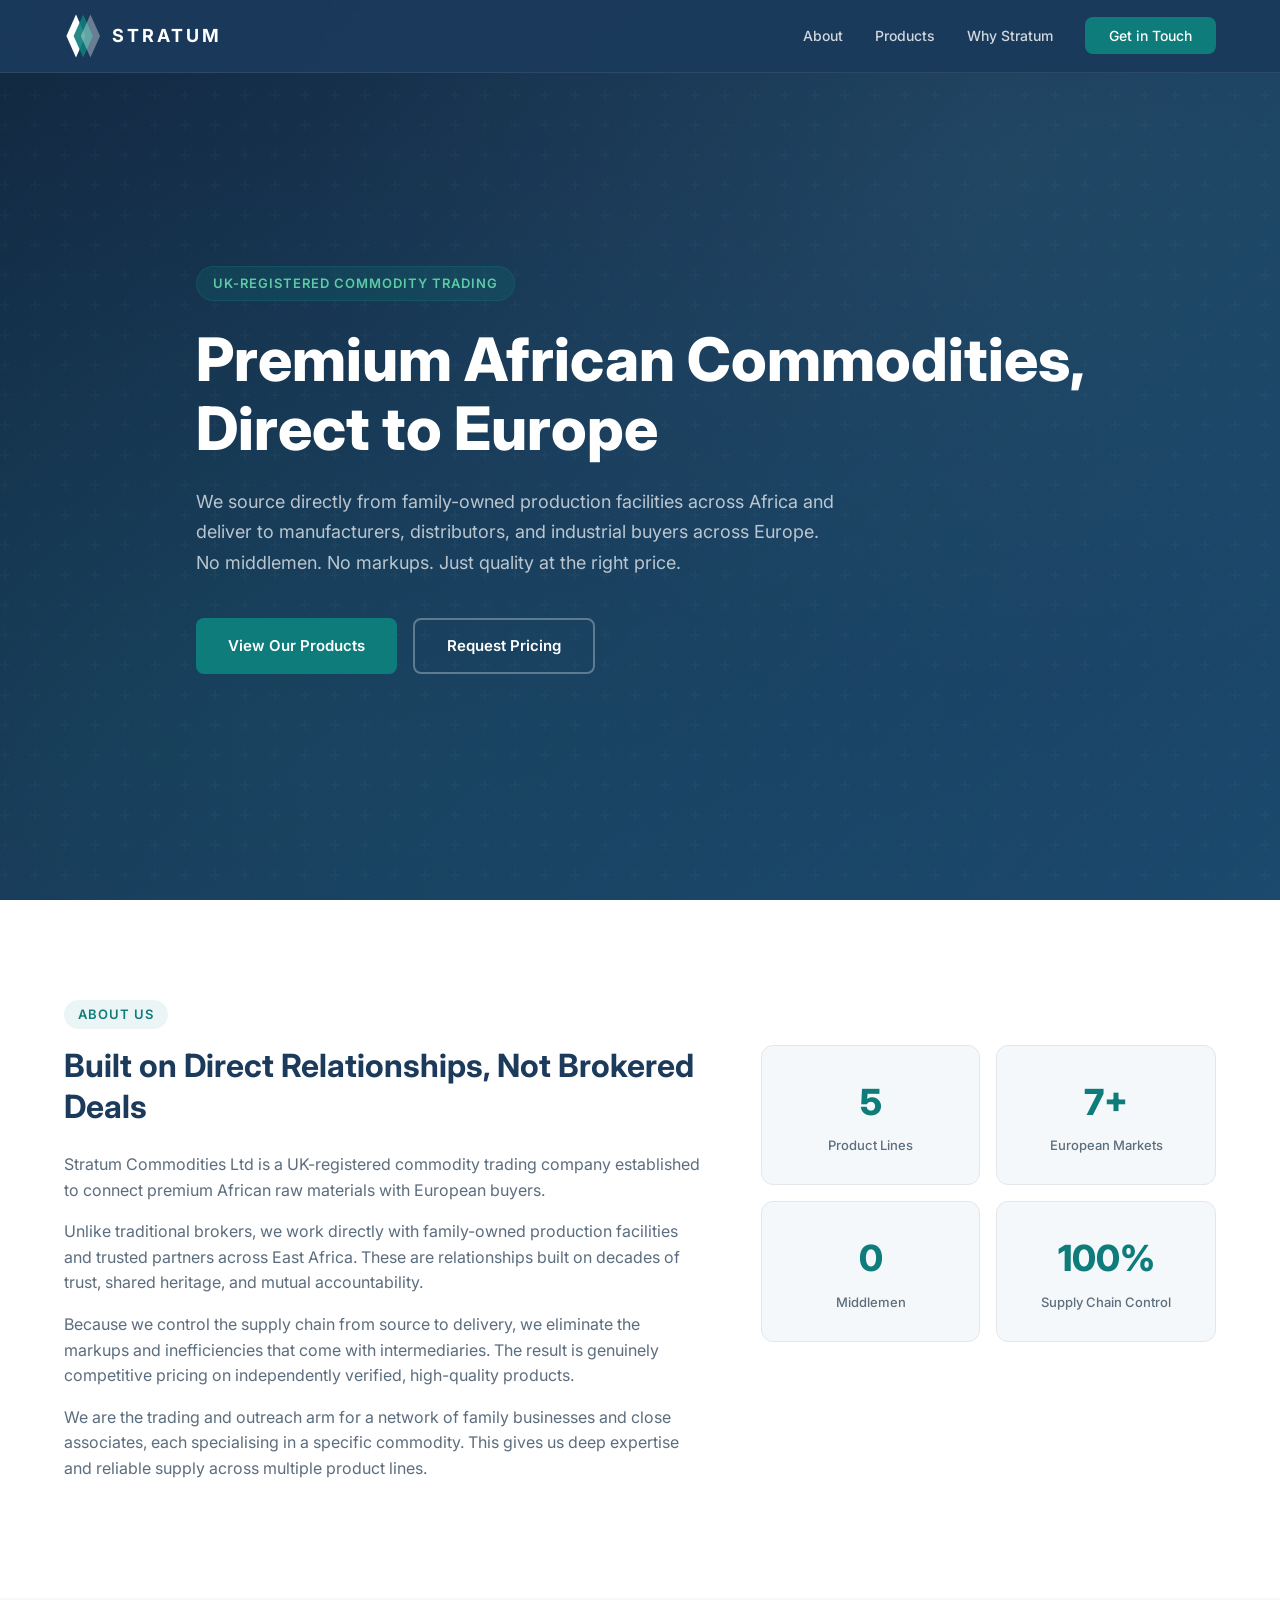
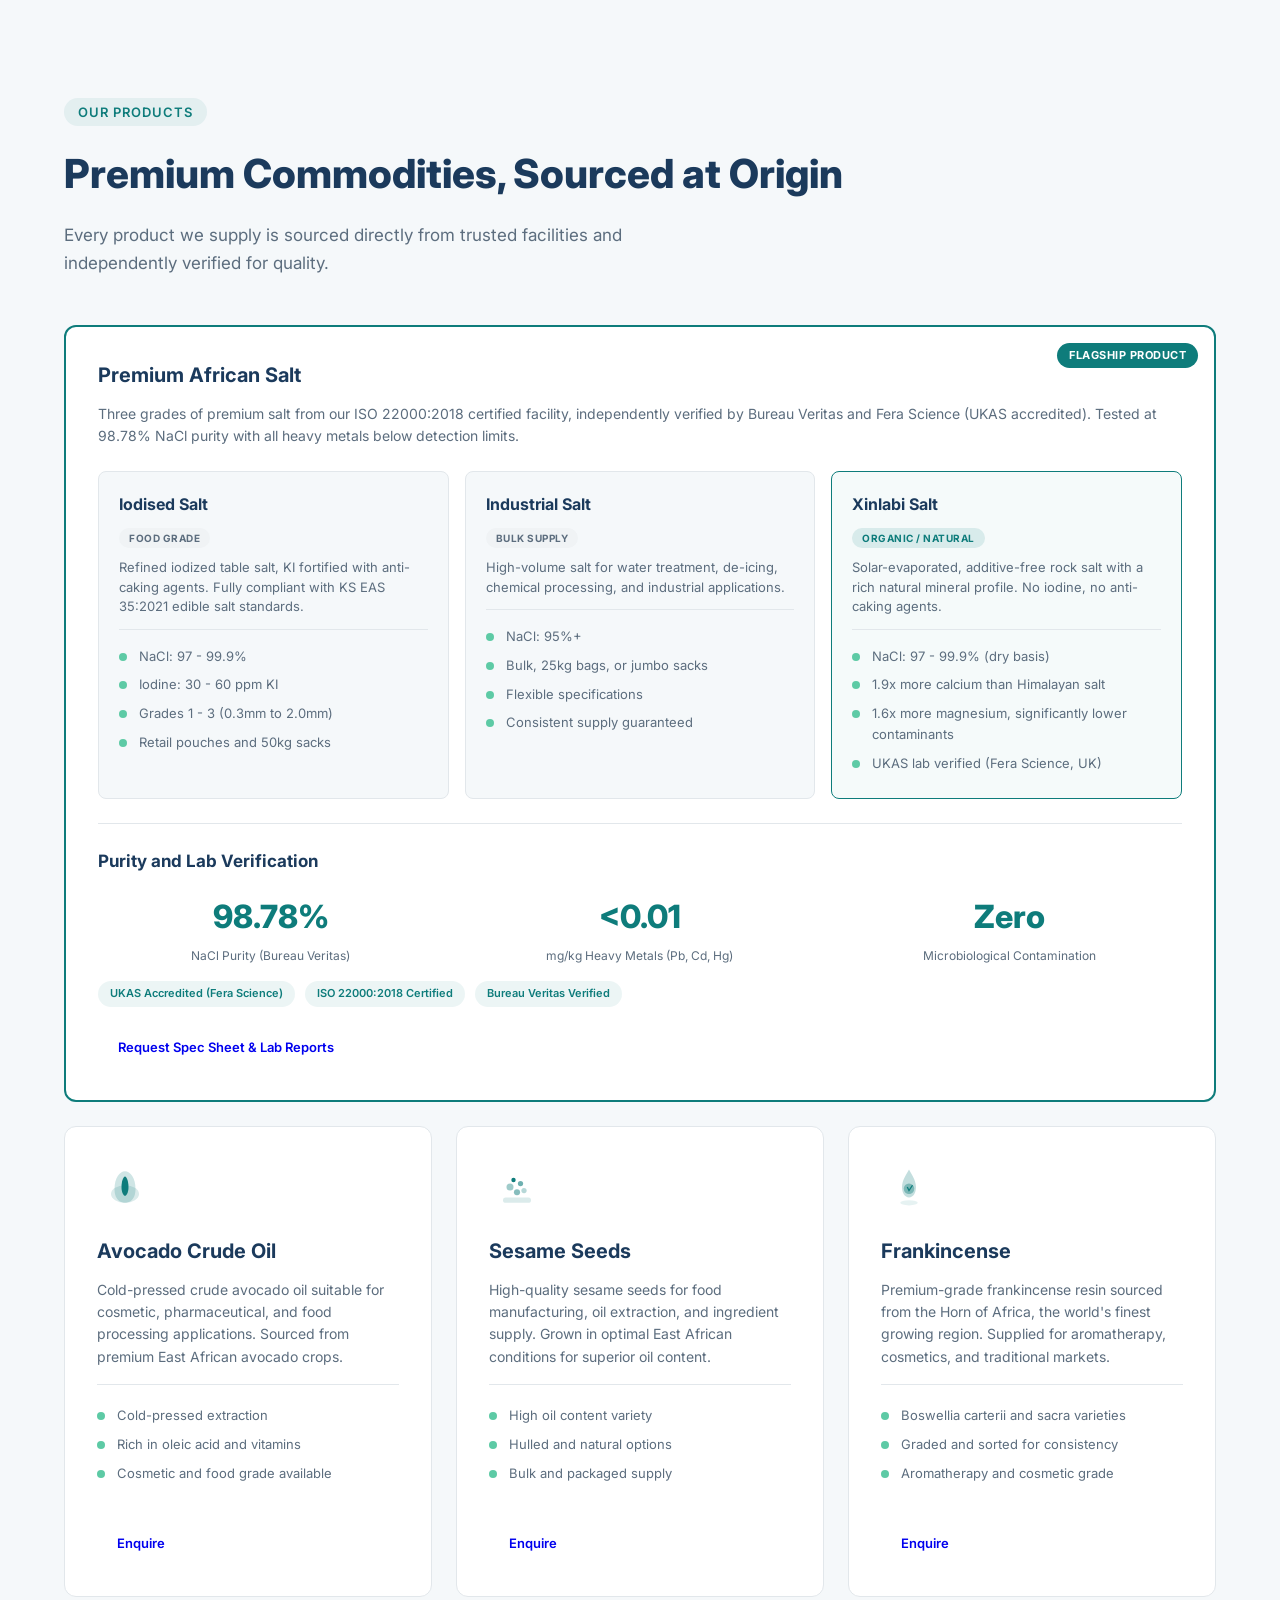
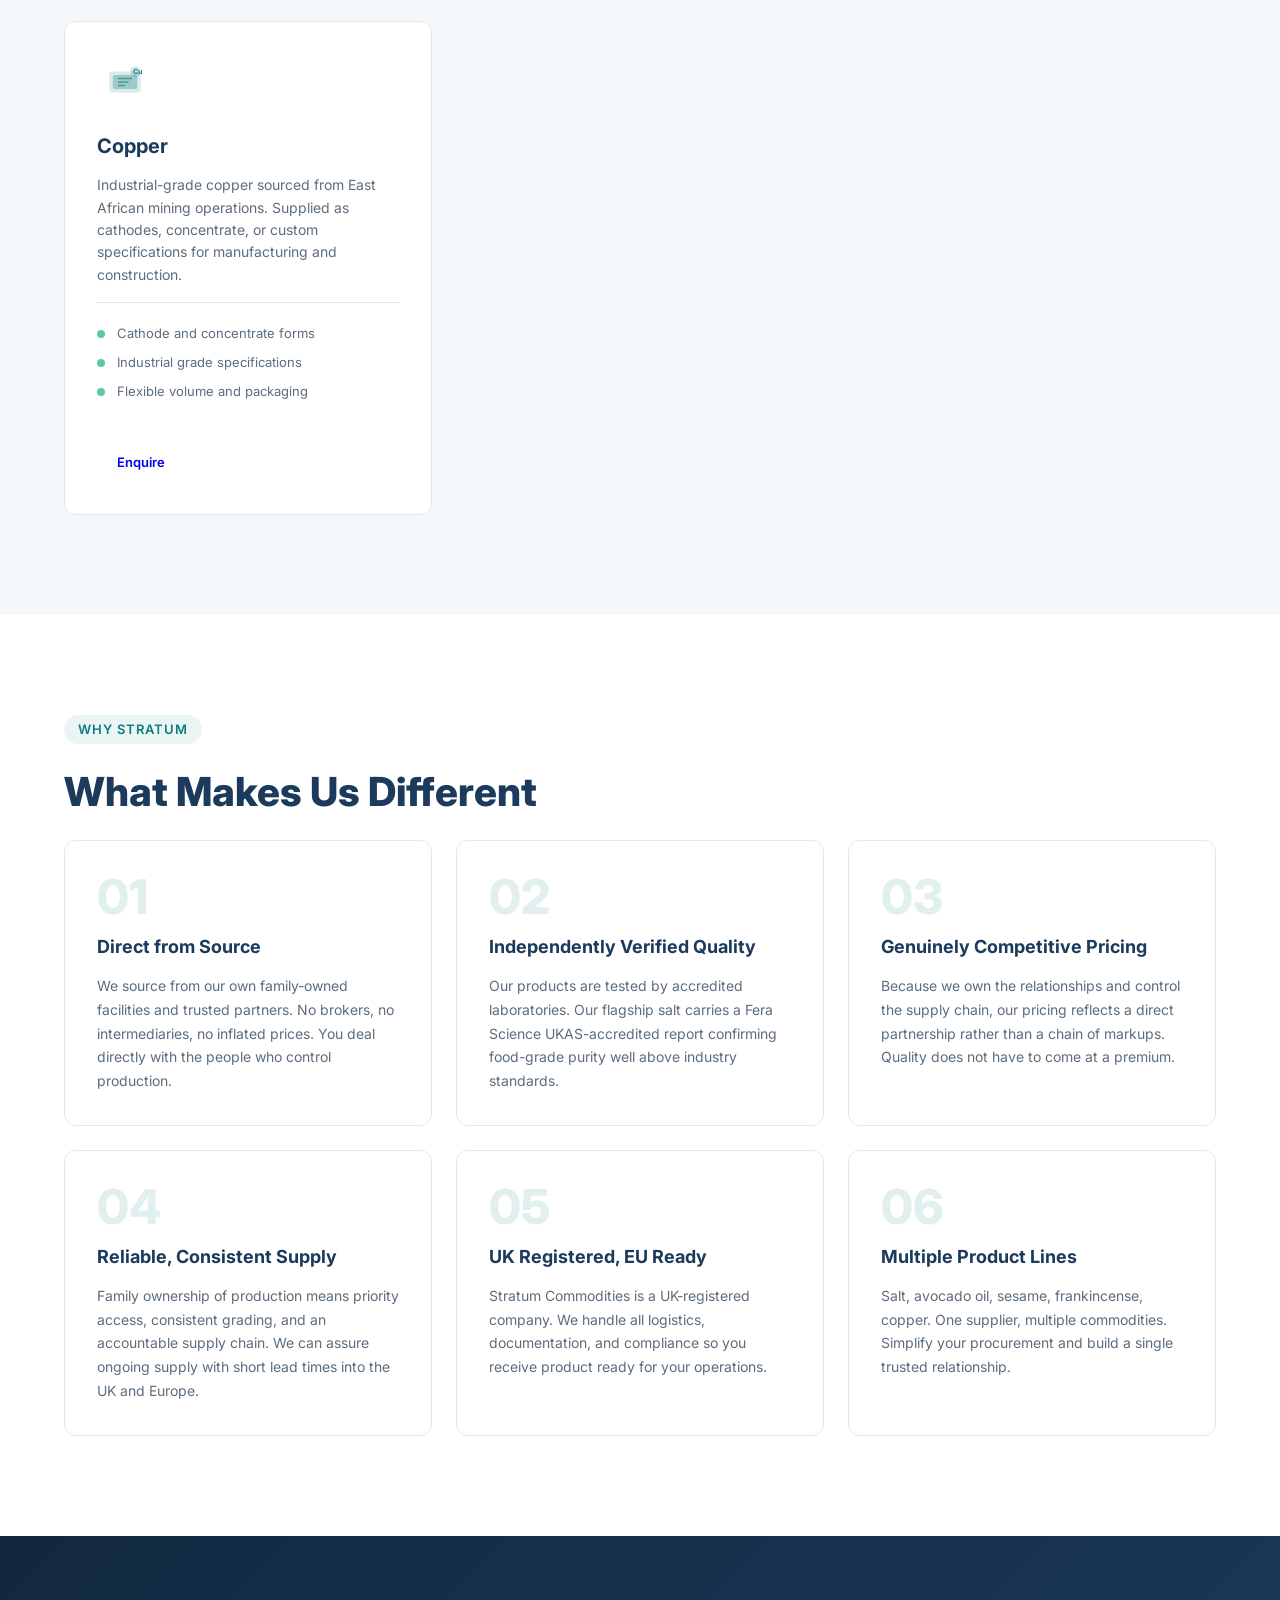
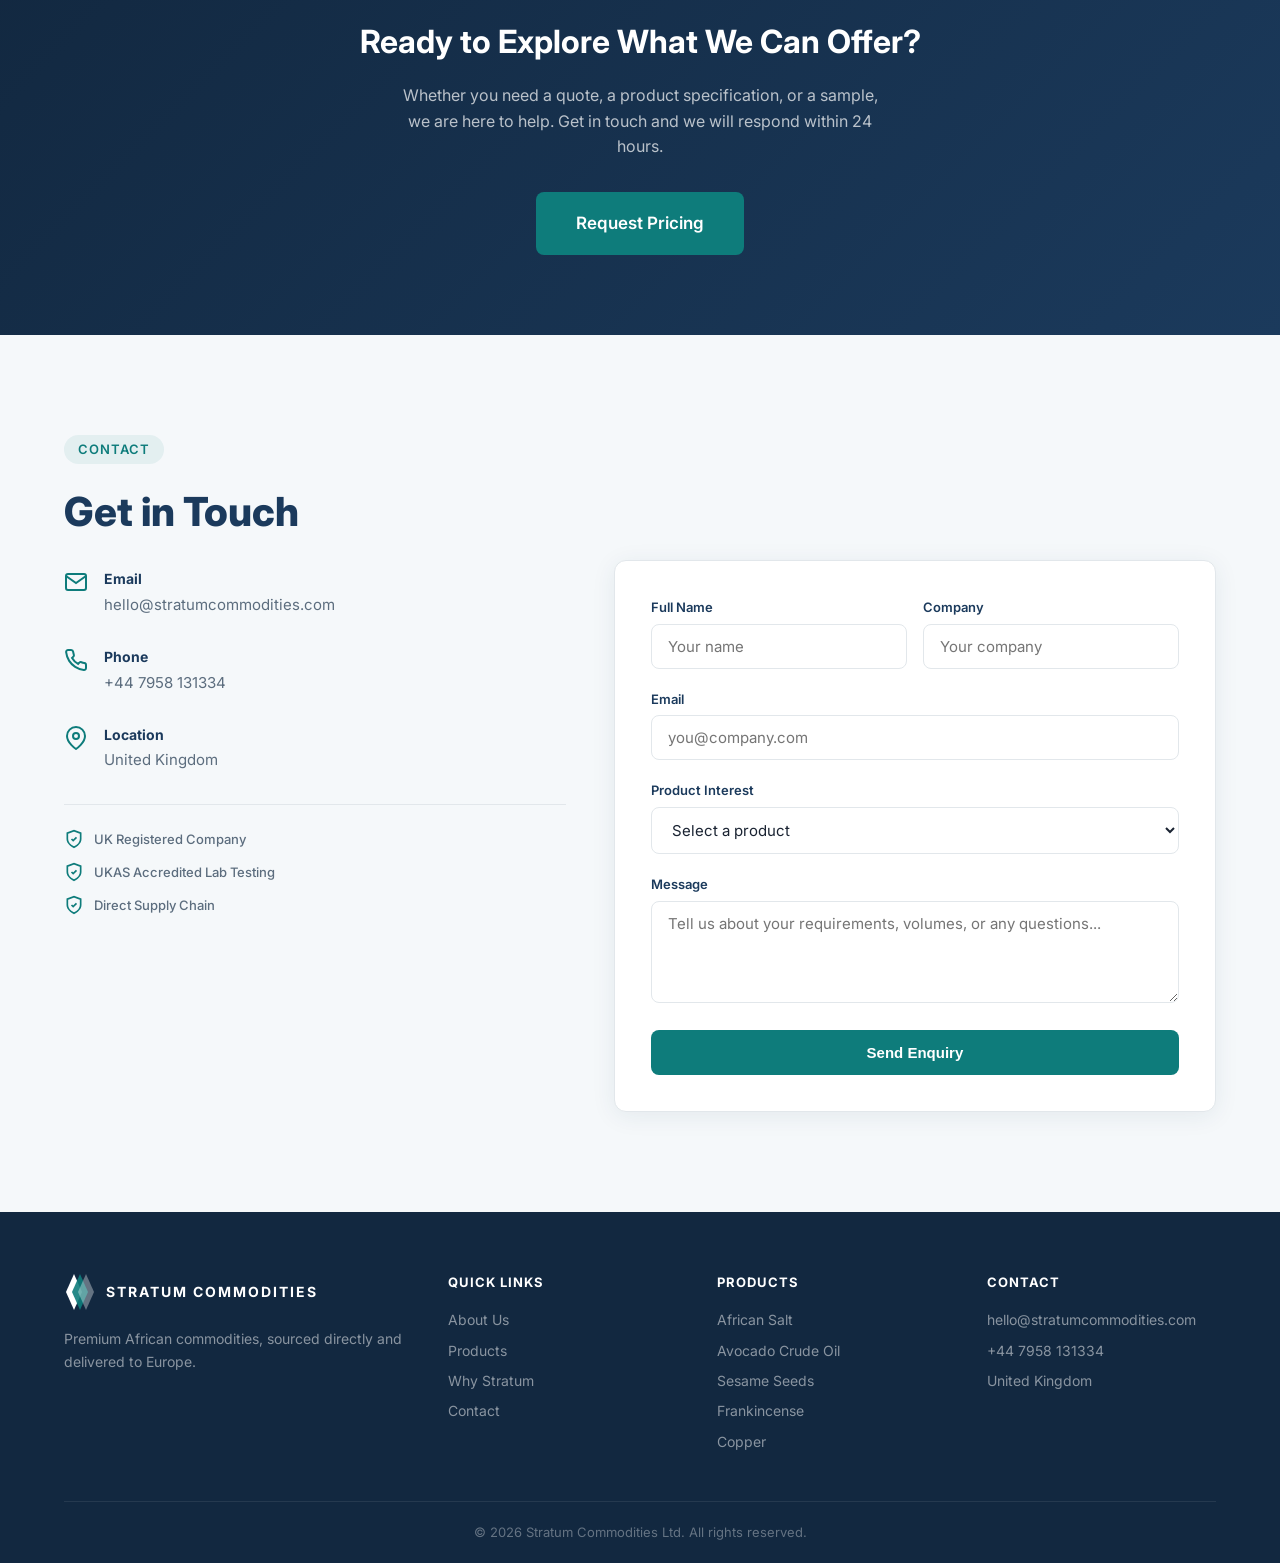
==== index.html @ e0a9aca7 "Expand salt product section with three salt types and lab verification - Replace single salt card wi" ====
<!DOCTYPE html>
<html lang="en">
<head>
  <meta charset="UTF-8">
  <meta name="viewport" content="width=device-width, initial-scale=1.0">
  <title>Stratum Commodities | Premium African Commodities, Direct to Europe</title>
  <meta name="description" content="Stratum Commodities is a UK-registered commodity trading company supplying premium African salt, avocado crude oil, sesame seeds, frankincense, and copper directly to European markets.">
  <link rel="preconnect" href="https://fonts.googleapis.com">
  <link href="https://fonts.googleapis.com/css2?family=Inter:wght@400;500;600;700;800&display=swap" rel="stylesheet">
  <link rel="stylesheet" href="style.css">
</head>
<body>

<!-- NAVIGATION -->
<nav id="nav">
  <div class="nav-inner">
    <a href="#" class="logo">
      <svg width="36" height="48" viewBox="0 0 60 80" xmlns="http://www.w3.org/2000/svg">
        <polygon points="20,76 4,40 20,4 36,40" fill="#ffffff"/>
        <polygon points="32,76 16,40 32,4 48,40" fill="#0E7C7B" opacity="0.9"/>
        <polygon points="44,76 28,40 44,4 60,40" fill="#ffffff" opacity="0.35"/>
      </svg>
      <span>STRATUM</span>
    </a>
    <button class="nav-toggle" aria-label="Menu">
      <span></span><span></span><span></span>
    </button>
    <ul class="nav-links">
      <li><a href="#about">About</a></li>
      <li><a href="#products">Products</a></li>
      <li><a href="#why-us">Why Stratum</a></li>
      <li><a href="#contact" class="btn-nav">Get in Touch</a></li>
    </ul>
  </div>
</nav>

<!-- HERO -->
<section id="hero">
  <div class="hero-overlay"></div>
  <div class="hero-content">
    <p class="hero-tag">UK-Registered Commodity Trading</p>
    <h1>Premium African Commodities,<br>Direct to Europe</h1>
    <p class="hero-sub">We source directly from family-owned production facilities across Africa and deliver to manufacturers, distributors, and industrial buyers across Europe. No middlemen. No markups. Just quality at the right price.</p>
    <div class="hero-btns">
      <a href="#products" class="btn btn-primary">View Our Products</a>
      <a href="#contact" class="btn btn-outline">Request Pricing</a>
    </div>
  </div>
</section>

<!-- ABOUT -->
<section id="about">
  <div class="container">
    <div class="section-label">About Us</div>
    <div class="about-grid">
      <div class="about-text">
        <h2>Built on Direct Relationships, Not Brokered Deals</h2>
        <p>Stratum Commodities Ltd is a UK-registered commodity trading company established to connect premium African raw materials with European buyers.</p>
        <p>Unlike traditional brokers, we work directly with family-owned production facilities and trusted partners across East Africa. These are relationships built on decades of trust, shared heritage, and mutual accountability.</p>
        <p>Because we control the supply chain from source to delivery, we eliminate the markups and inefficiencies that come with intermediaries. The result is genuinely competitive pricing on independently verified, high-quality products.</p>
        <p>We are the trading and outreach arm for a network of family businesses and close associates, each specialising in a specific commodity. This gives us deep expertise and reliable supply across multiple product lines.</p>
      </div>
      <div class="about-stats">
        <div class="stat-card">
          <div class="stat-number">5</div>
          <div class="stat-label">Product Lines</div>
        </div>
        <div class="stat-card">
          <div class="stat-number">7+</div>
          <div class="stat-label">European Markets</div>
        </div>
        <div class="stat-card">
          <div class="stat-number">0</div>
          <div class="stat-label">Middlemen</div>
        </div>
        <div class="stat-card">
          <div class="stat-number">100%</div>
          <div class="stat-label">Supply Chain Control</div>
        </div>
      </div>
    </div>
  </div>
</section>

<!-- PRODUCTS -->
<section id="products">
  <div class="container">
    <div class="section-label">Our Products</div>
    <h2 class="section-title">Premium Commodities, Sourced at Origin</h2>
    <p class="section-sub">Every product we supply is sourced directly from trusted facilities and independently verified for quality.</p>

    <div class="products-grid">

      <div class="product-card featured salt-showcase">
        <div class="product-badge">Flagship Product</div>
        <h3>Premium African Salt</h3>
        <p>Three grades of premium salt from our ISO 22000:2018 certified facility, independently verified by Bureau Veritas and Fera Science (UKAS accredited). Tested at 98.78% NaCl purity with all heavy metals below detection limits.</p>

        <div class="salt-types-grid">
          <div class="salt-type-card">
            <h4>Iodised Salt</h4>
            <span class="salt-badge">Food Grade</span>
            <p>Refined iodized table salt, KI fortified with anti-caking agents. Fully compliant with KS EAS 35:2021 edible salt standards.</p>
            <ul class="product-specs">
              <li>NaCl: 97 - 99.9%</li>
              <li>Iodine: 30 - 60 ppm KI</li>
              <li>Grades 1 - 3 (0.3mm to 2.0mm)</li>
              <li>Retail pouches and 50kg sacks</li>
            </ul>
          </div>

          <div class="salt-type-card">
            <h4>Industrial Salt</h4>
            <span class="salt-badge">Bulk Supply</span>
            <p>High-volume salt for water treatment, de-icing, chemical processing, and industrial applications.</p>
            <ul class="product-specs">
              <li>NaCl: 95%+</li>
              <li>Bulk, 25kg bags, or jumbo sacks</li>
              <li>Flexible specifications</li>
              <li>Consistent supply guaranteed</li>
            </ul>
          </div>

          <div class="salt-type-card xinlabi">
            <h4>Xinlabi Salt</h4>
            <span class="salt-badge premium">Organic / Natural</span>
            <p>Solar-evaporated, additive-free rock salt with a rich natural mineral profile. No iodine, no anti-caking agents.</p>
            <ul class="product-specs">
              <li>NaCl: 97 - 99.9% (dry basis)</li>
              <li>1.9x more calcium than Himalayan salt</li>
              <li>1.6x more magnesium, significantly lower contaminants</li>
              <li>UKAS lab verified (Fera Science, UK)</li>
            </ul>
          </div>
        </div>

        <div class="salt-purity">
          <h4>Purity and Lab Verification</h4>
          <div class="purity-stats">
            <div class="purity-item">
              <span class="purity-number">98.78%</span>
              <span class="purity-label">NaCl Purity (Bureau Veritas)</span>
            </div>
            <div class="purity-item">
              <span class="purity-number">&lt;0.01</span>
              <span class="purity-label">mg/kg Heavy Metals (Pb, Cd, Hg)</span>
            </div>
            <div class="purity-item">
              <span class="purity-number">Zero</span>
              <span class="purity-label">Microbiological Contamination</span>
            </div>
          </div>
          <div class="lab-badges">
            <span class="lab-badge">UKAS Accredited (Fera Science)</span>
            <span class="lab-badge">ISO 22000:2018 Certified</span>
            <span class="lab-badge">Bureau Veritas Verified</span>
          </div>
        </div>

        <a href="#contact" class="btn btn-small">Request Spec Sheet &amp; Lab Reports</a>
      </div>

      <div class="product-card">
        <div class="product-icon">
          <svg viewBox="0 0 64 64" fill="none" xmlns="http://www.w3.org/2000/svg"><ellipse cx="32" cy="40" rx="16" ry="10" fill="#0E7C7B" opacity="0.15"/><path d="M32 14c-6 0-12 8-12 20s6 16 12 16 12-4 12-16-6-20-12-20z" fill="#0E7C7B" opacity="0.2"/><path d="M28 32c0-6 2-12 4-12s4 6 4 12-2 10-4 10-4-4-4-10z" fill="#0E7C7B"/></svg>
        </div>
        <h3>Avocado Crude Oil</h3>
        <p>Cold-pressed crude avocado oil suitable for cosmetic, pharmaceutical, and food processing applications. Sourced from premium East African avocado crops.</p>
        <ul class="product-specs">
          <li>Cold-pressed extraction</li>
          <li>Rich in oleic acid and vitamins</li>
          <li>Cosmetic and food grade available</li>
        </ul>
        <a href="#contact" class="btn btn-small">Enquire</a>
      </div>

      <div class="product-card">
        <div class="product-icon">
          <svg viewBox="0 0 64 64" fill="none" xmlns="http://www.w3.org/2000/svg"><circle cx="24" cy="32" r="4" fill="#0E7C7B" opacity="0.4"/><circle cx="36" cy="28" r="3" fill="#0E7C7B" opacity="0.6"/><circle cx="32" cy="38" r="3.5" fill="#0E7C7B" opacity="0.5"/><circle cx="40" cy="36" r="3" fill="#0E7C7B" opacity="0.3"/><circle cx="28" cy="24" r="2.5" fill="#0E7C7B"/><rect x="16" y="44" width="32" height="6" rx="3" fill="#0E7C7B" opacity="0.15"/></svg>
        </div>
        <h3>Sesame Seeds</h3>
        <p>High-quality sesame seeds for food manufacturing, oil extraction, and ingredient supply. Grown in optimal East African conditions for superior oil content.</p>
        <ul class="product-specs">
          <li>High oil content variety</li>
          <li>Hulled and natural options</li>
          <li>Bulk and packaged supply</li>
        </ul>
        <a href="#contact" class="btn btn-small">Enquire</a>
      </div>

      <div class="product-card">
        <div class="product-icon">
          <svg viewBox="0 0 64 64" fill="none" xmlns="http://www.w3.org/2000/svg"><path d="M32 12c-2 4-8 12-8 20 0 8 4 12 8 12s8-4 8-12c0-8-6-16-8-20z" fill="#0E7C7B" opacity="0.25"/><circle cx="32" cy="34" r="6" fill="#0E7C7B" opacity="0.4"/><path d="M30 32l2 4 4-6" stroke="#0E7C7B" stroke-width="1.5"/><ellipse cx="32" cy="50" rx="10" ry="3" fill="#0E7C7B" opacity="0.1"/></svg>
        </div>
        <h3>Frankincense</h3>
        <p>Premium-grade frankincense resin sourced from the Horn of Africa, the world's finest growing region. Supplied for aromatherapy, cosmetics, and traditional markets.</p>
        <ul class="product-specs">
          <li>Boswellia carterii and sacra varieties</li>
          <li>Graded and sorted for consistency</li>
          <li>Aromatherapy and cosmetic grade</li>
        </ul>
        <a href="#contact" class="btn btn-small">Enquire</a>
      </div>

      <div class="product-card">
        <div class="product-icon">
          <svg viewBox="0 0 64 64" fill="none" xmlns="http://www.w3.org/2000/svg"><rect x="14" y="20" width="36" height="24" rx="4" fill="#0E7C7B" opacity="0.15"/><rect x="18" y="24" width="28" height="16" rx="2" fill="#0E7C7B" opacity="0.3"/><path d="M24 28h16M24 32h12M24 36h8" stroke="#0E7C7B" stroke-width="1.5" opacity="0.6"/><circle cx="44" cy="20" r="6" fill="#0E7C7B" opacity="0.2"/><text x="41" y="23" font-size="8" fill="#0E7C7B" font-weight="bold">Cu</text></svg>
        </div>
        <h3>Copper</h3>
        <p>Industrial-grade copper sourced from East African mining operations. Supplied as cathodes, concentrate, or custom specifications for manufacturing and construction.</p>
        <ul class="product-specs">
          <li>Cathode and concentrate forms</li>
          <li>Industrial grade specifications</li>
          <li>Flexible volume and packaging</li>
        </ul>
        <a href="#contact" class="btn btn-small">Enquire</a>
      </div>

    </div>
  </div>
</section>

<!-- WHY STRATUM -->
<section id="why-us">
  <div class="container">
    <div class="section-label">Why Stratum</div>
    <h2 class="section-title">What Makes Us Different</h2>

    <div class="why-grid">
      <div class="why-card">
        <div class="why-number">01</div>
        <h3>Direct from Source</h3>
        <p>We source from our own family-owned facilities and trusted partners. No brokers, no intermediaries, no inflated prices. You deal directly with the people who control production.</p>
      </div>
      <div class="why-card">
        <div class="why-number">02</div>
        <h3>Independently Verified Quality</h3>
        <p>Our products are tested by accredited laboratories. Our flagship salt carries a Fera Science UKAS-accredited report confirming food-grade purity well above industry standards.</p>
      </div>
      <div class="why-card">
        <div class="why-number">03</div>
        <h3>Genuinely Competitive Pricing</h3>
        <p>Because we own the relationships and control the supply chain, our pricing reflects a direct partnership rather than a chain of markups. Quality does not have to come at a premium.</p>
      </div>
      <div class="why-card">
        <div class="why-number">04</div>
        <h3>Reliable, Consistent Supply</h3>
        <p>Family ownership of production means priority access, consistent grading, and an accountable supply chain. We can assure ongoing supply with short lead times into the UK and Europe.</p>
      </div>
      <div class="why-card">
        <div class="why-number">05</div>
        <h3>UK Registered, EU Ready</h3>
        <p>Stratum Commodities is a UK-registered company. We handle all logistics, documentation, and compliance so you receive product ready for your operations.</p>
      </div>
      <div class="why-card">
        <div class="why-number">06</div>
        <h3>Multiple Product Lines</h3>
        <p>Salt, avocado oil, sesame, frankincense, copper. One supplier, multiple commodities. Simplify your procurement and build a single trusted relationship.</p>
      </div>
    </div>
  </div>
</section>

<!-- CTA BANNER -->
<section id="cta">
  <div class="container">
    <h2>Ready to Explore What We Can Offer?</h2>
    <p>Whether you need a quote, a product specification, or a sample, we are here to help. Get in touch and we will respond within 24 hours.</p>
    <a href="#contact" class="btn btn-primary btn-large">Request Pricing</a>
  </div>
</section>

<!-- CONTACT -->
<section id="contact">
  <div class="container">
    <div class="section-label">Contact</div>
    <h2 class="section-title">Get in Touch</h2>

    <div class="contact-grid">
      <div class="contact-info">
        <div class="contact-item">
          <div class="contact-icon">
            <svg width="24" height="24" viewBox="0 0 24 24" fill="none" stroke="currentColor" stroke-width="2"><path d="M4 4h16c1.1 0 2 .9 2 2v12c0 1.1-.9 2-2 2H4c-1.1 0-2-.9-2-2V6c0-1.1.9-2 2-2z"/><polyline points="22,6 12,13 2,6"/></svg>
          </div>
          <div>
            <h4>Email</h4>
            <a href="mailto:hello@stratumcommodities.com">hello@stratumcommodities.com</a>
          </div>
        </div>
        <div class="contact-item">
          <div class="contact-icon">
            <svg width="24" height="24" viewBox="0 0 24 24" fill="none" stroke="currentColor" stroke-width="2"><path d="M22 16.92v3a2 2 0 0 1-2.18 2 19.79 19.79 0 0 1-8.63-3.07 19.5 19.5 0 0 1-6-6 19.79 19.79 0 0 1-3.07-8.67A2 2 0 0 1 4.11 2h3a2 2 0 0 1 2 1.72c.127.96.361 1.903.7 2.81a2 2 0 0 1-.45 2.11L8.09 9.91a16 16 0 0 0 6 6l1.27-1.27a2 2 0 0 1 2.11-.45c.907.339 1.85.573 2.81.7A2 2 0 0 1 22 16.92z"/></svg>
          </div>
          <div>
            <h4>Phone</h4>
            <a href="tel:+447958131334">+44 7958 131334</a>
          </div>
        </div>
        <div class="contact-item">
          <div class="contact-icon">
            <svg width="24" height="24" viewBox="0 0 24 24" fill="none" stroke="currentColor" stroke-width="2"><path d="M21 10c0 7-9 13-9 13s-9-6-9-13a9 9 0 0 1 18 0z"/><circle cx="12" cy="10" r="3"/></svg>
          </div>
          <div>
            <h4>Location</h4>
            <p>United Kingdom</p>
          </div>
        </div>

        <div class="trust-badges">
          <div class="badge">
            <svg width="20" height="20" viewBox="0 0 24 24" fill="none" stroke="#0E7C7B" stroke-width="2"><path d="M12 22s8-4 8-10V5l-8-3-8 3v7c0 6 8 10 8 10z"/><path d="M9 12l2 2 4-4"/></svg>
            <span>UK Registered Company</span>
          </div>
          <div class="badge">
            <svg width="20" height="20" viewBox="0 0 24 24" fill="none" stroke="#0E7C7B" stroke-width="2"><path d="M12 22s8-4 8-10V5l-8-3-8 3v7c0 6 8 10 8 10z"/><path d="M9 12l2 2 4-4"/></svg>
            <span>UKAS Accredited Lab Testing</span>
          </div>
          <div class="badge">
            <svg width="20" height="20" viewBox="0 0 24 24" fill="none" stroke="#0E7C7B" stroke-width="2"><path d="M12 22s8-4 8-10V5l-8-3-8 3v7c0 6 8 10 8 10z"/><path d="M9 12l2 2 4-4"/></svg>
            <span>Direct Supply Chain</span>
          </div>
        </div>
      </div>

      <form class="contact-form" action="https://formspree.io/f/mwvwobvl" method="POST">
        <div class="form-row">
          <div class="form-group">
            <label for="name">Full Name</label>
            <input type="text" id="name" name="name" required placeholder="Your name">
          </div>
          <div class="form-group">
            <label for="company">Company</label>
            <input type="text" id="company" name="company" placeholder="Your company">
          </div>
        </div>
        <div class="form-group">
          <label for="email">Email</label>
          <input type="email" id="email" name="email" required placeholder="you@company.com">
        </div>
        <div class="form-group">
          <label for="product">Product Interest</label>
          <select id="product" name="product">
            <option value="">Select a product</option>
            <option value="salt-iodised">Salt - Iodised (Food Grade)</option>
            <option value="salt-industrial">Salt - Industrial</option>
            <option value="salt-xinlabi">Salt - Xinlabi Organic</option>
            <option value="avocado-oil">Avocado Crude Oil</option>
            <option value="sesame">Sesame Seeds</option>
            <option value="frankincense">Frankincense</option>
            <option value="copper">Copper</option>
            <option value="multiple">Multiple Products</option>
          </select>
        </div>
        <div class="form-group">
          <label for="message">Message</label>
          <textarea id="message" name="message" rows="4" placeholder="Tell us about your requirements, volumes, or any questions..."></textarea>
        </div>
        <button type="submit" class="btn btn-primary btn-full">Send Enquiry</button>
      </form>
    </div>
  </div>
</section>

<!-- FOOTER -->
<footer>
  <div class="container">
    <div class="footer-grid">
      <div class="footer-brand">
        <div class="footer-logo">
          <svg width="30" height="40" viewBox="0 0 60 80" xmlns="http://www.w3.org/2000/svg">
            <polygon points="20,76 4,40 20,4 36,40" fill="#ffffff"/>
            <polygon points="32,76 16,40 32,4 48,40" fill="#0E7C7B" opacity="0.9"/>
            <polygon points="44,76 28,40 44,4 60,40" fill="#ffffff" opacity="0.35"/>
          </svg>
          <span>STRATUM COMMODITIES</span>
        </div>
        <p>Premium African commodities, sourced directly and delivered to Europe.</p>
      </div>
      <div class="footer-links">
        <h4>Quick Links</h4>
        <a href="#about">About Us</a>
        <a href="#products">Products</a>
        <a href="#why-us">Why Stratum</a>
        <a href="#contact">Contact</a>
      </div>
      <div class="footer-links">
        <h4>Products</h4>
        <a href="#products">African Salt</a>
        <a href="#products">Avocado Crude Oil</a>
        <a href="#products">Sesame Seeds</a>
        <a href="#products">Frankincense</a>
        <a href="#products">Copper</a>
      </div>
      <div class="footer-links">
        <h4>Contact</h4>
        <a href="mailto:hello@stratumcommodities.com">hello@stratumcommodities.com</a>
        <a href="tel:+447958131334">+44 7958 131334</a>
        <p>United Kingdom</p>
      </div>
    </div>
    <div class="footer-bottom">
      <p>&copy; 2026 Stratum Commodities Ltd. All rights reserved.</p>
    </div>
  </div>
</footer>

<script src="script.js"></script>
</body>
</html>
---- style.css ----
/* ============================================================
   STRATUM COMMODITIES — Website Styles
   Brand: Navy #1B3A5C | Teal #0E7C7B | Mint #5DCAA5
   ============================================================ */

:root {
  --navy: #1B3A5C;
  --navy-dark: #122840;
  --teal: #0E7C7B;
  --mint: #5DCAA5;
  --mint-light: #9FE1CB;
  --light-bg: #F5F8FA;
  --white: #FFFFFF;
  --grey-100: #F0F3F5;
  --grey-200: #E2E7EB;
  --grey-400: #8899A6;
  --grey-600: #5C6D7E;
  --grey-800: #2C3E50;
  --text: #1a2332;
  --radius: 12px;
  --radius-sm: 8px;
  --shadow: 0 4px 24px rgba(27, 58, 92, 0.08);
  --shadow-lg: 0 12px 48px rgba(27, 58, 92, 0.12);
  --transition: 0.3s ease;
}

*, *::before, *::after { box-sizing: border-box; margin: 0; padding: 0; }

html { scroll-behavior: smooth; scroll-padding-top: 80px; }

body {
  font-family: 'Inter', -apple-system, BlinkMacSystemFont, sans-serif;
  color: var(--text);
  line-height: 1.6;
  -webkit-font-smoothing: antialiased;
}

.container { max-width: 1200px; margin: 0 auto; padding: 0 24px; }

/* ---- NAVIGATION ---- */
#nav {
  position: fixed; top: 0; left: 0; right: 0; z-index: 1000;
  background: rgba(27, 58, 92, 0.95);
  backdrop-filter: blur(12px);
  border-bottom: 1px solid rgba(255,255,255,0.08);
  transition: var(--transition);
}
#nav.scrolled { background: rgba(18, 40, 64, 0.98); box-shadow: 0 2px 20px rgba(0,0,0,0.15); }

.nav-inner {
  max-width: 1200px; margin: 0 auto; padding: 0 24px;
  display: flex; align-items: center; justify-content: space-between;
  height: 72px;
}

.logo { display: flex; align-items: center; gap: 12px; text-decoration: none; }
.logo span { font-size: 18px; font-weight: 700; color: var(--white); letter-spacing: 3px; }

.nav-links {
  display: flex; align-items: center; gap: 32px;
  list-style: none;
}
.nav-links a {
  color: rgba(255,255,255,0.8); text-decoration: none;
  font-size: 14px; font-weight: 500; transition: var(--transition);
}
.nav-links a:hover { color: var(--mint); }
.btn-nav {
  background: var(--teal) !important; color: var(--white) !important;
  padding: 10px 24px !important; border-radius: var(--radius-sm) !important;
}
.btn-nav:hover { background: #0a6665 !important; }

.nav-toggle { display: none; background: none; border: none; cursor: pointer; padding: 4px; }
.nav-toggle span { display: block; width: 24px; height: 2px; background: var(--white); margin: 5px 0; transition: var(--transition); }

/* ---- HERO ---- */
#hero {
  position: relative; min-height: 100vh;
  display: flex; align-items: center;
  background: linear-gradient(135deg, var(--navy-dark) 0%, var(--navy) 50%, #1a4a6e 100%);
  overflow: hidden;
}
.hero-overlay {
  position: absolute; inset: 0;
  background:
    radial-gradient(ellipse at 20% 80%, rgba(14,124,123,0.15) 0%, transparent 60%),
    radial-gradient(ellipse at 80% 20%, rgba(93,202,165,0.08) 0%, transparent 50%);
}
.hero-overlay::before {
  content: ''; position: absolute; inset: 0;
  background: url("data:image/svg+xml,%3Csvg width='60' height='60' viewBox='0 0 60 60' xmlns='http://www.w3.org/2000/svg'%3E%3Cg fill='none' fill-rule='evenodd'%3E%3Cg fill='%23ffffff' fill-opacity='0.02'%3E%3Cpath d='M36 34v-4h-2v4h-4v2h4v4h2v-4h4v-2h-4zm0-30V0h-2v4h-4v2h4v4h2V6h4V4h-4zM6 34v-4H4v4H0v2h4v4h2v-4h4v-2H6zM6 4V0H4v4H0v2h4v4h2V6h4V4H6z'/%3E%3C/g%3E%3C/g%3E%3C/svg%3E");
}

.hero-content {
  position: relative; z-index: 1;
  max-width: 1200px; margin: 0 auto; padding: 120px 24px 80px;
}
.hero-tag {
  display: inline-block; padding: 6px 16px; border-radius: 20px;
  background: rgba(14,124,123,0.2); border: 1px solid rgba(14,124,123,0.3);
  color: var(--mint); font-size: 13px; font-weight: 600;
  letter-spacing: 1px; text-transform: uppercase; margin-bottom: 24px;
}
#hero h1 {
  font-size: clamp(36px, 5vw, 60px); font-weight: 800;
  color: var(--white); line-height: 1.15; margin-bottom: 24px;
}
.hero-sub {
  font-size: 18px; color: rgba(255,255,255,0.7);
  max-width: 640px; line-height: 1.7; margin-bottom: 40px;
}
.hero-btns { display: flex; gap: 16px; flex-wrap: wrap; }

/* ---- BUTTONS ---- */
.btn {
  display: inline-flex; align-items: center; justify-content: center;
  padding: 14px 32px; border-radius: var(--radius-sm);
  font-size: 15px; font-weight: 600; text-decoration: none;
  transition: var(--transition); cursor: pointer; border: none;
}
.btn-primary { background: var(--teal); color: var(--white); }
.btn-primary:hover { background: #0a6665; transform: translateY(-2px); box-shadow: 0 8px 24px rgba(14,124,123,0.3); }
.btn-outline { background: transparent; color: var(--white); border: 2px solid rgba(255,255,255,0.3); }
.btn-outline:hover { border-color: var(--mint); color: var(--mint); }
.btn-small { padding: 10px 20px; font-size: 13px; }
.btn-large { padding: 18px 40px; font-size: 17px; }
.btn-full { width: 100%; }

/* ---- SECTIONS ---- */
section { padding: 100px 0; }
#about { background: var(--white); }
#products { background: var(--light-bg); }
#why-us { background: var(--white); }

.section-label {
  display: inline-block; padding: 4px 14px; border-radius: 20px;
  background: rgba(14,124,123,0.08); color: var(--teal);
  font-size: 13px; font-weight: 600; letter-spacing: 1px;
  text-transform: uppercase; margin-bottom: 16px;
}
.section-title {
  font-size: clamp(28px, 3.5vw, 40px); font-weight: 800;
  color: var(--navy); margin-bottom: 16px;
}
.section-sub {
  font-size: 17px; color: var(--grey-600); max-width: 600px; margin-bottom: 48px;
}

/* ---- ABOUT ---- */
.about-grid { display: grid; grid-template-columns: 1.4fr 1fr; gap: 60px; align-items: start; }
.about-text h2 { font-size: 32px; color: var(--navy); margin-bottom: 24px; line-height: 1.3; }
.about-text p { color: var(--grey-600); margin-bottom: 16px; font-size: 16px; }

.about-stats { display: grid; grid-template-columns: 1fr 1fr; gap: 16px; }
.stat-card {
  background: var(--light-bg); border-radius: var(--radius);
  padding: 28px 20px; text-align: center;
  border: 1px solid var(--grey-200);
}
.stat-number { font-size: 36px; font-weight: 800; color: var(--teal); }
.stat-label { font-size: 13px; color: var(--grey-600); font-weight: 500; margin-top: 4px; }

/* ---- PRODUCTS ---- */
.products-grid {
  display: grid; grid-template-columns: repeat(auto-fill, minmax(340px, 1fr));
  gap: 24px;
}
.product-card {
  background: var(--white); border-radius: var(--radius);
  padding: 32px; border: 1px solid var(--grey-200);
  transition: var(--transition); position: relative;
}
.product-card:hover { box-shadow: var(--shadow-lg); transform: translateY(-4px); border-color: transparent; }
.product-card.featured { border: 2px solid var(--teal); }
.product-badge {
  position: absolute; top: 16px; right: 16px;
  background: var(--teal); color: var(--white);
  font-size: 11px; font-weight: 700; padding: 4px 12px;
  border-radius: 20px; text-transform: uppercase; letter-spacing: 0.5px;
}
.product-icon { width: 56px; height: 56px; margin-bottom: 20px; }
.product-icon svg { width: 100%; height: 100%; }
.product-card h3 { font-size: 20px; color: var(--navy); margin-bottom: 12px; }
.product-card p { font-size: 14px; color: var(--grey-600); margin-bottom: 16px; line-height: 1.6; }
.product-specs {
  list-style: none; margin-bottom: 20px;
  padding: 16px 0; border-top: 1px solid var(--grey-200);
}
.product-specs li {
  font-size: 13px; color: var(--grey-600); padding: 4px 0 4px 20px;
  position: relative;
}
.product-specs li::before {
  content: ''; position: absolute; left: 0; top: 11px;
  width: 8px; height: 8px; border-radius: 50%;
  background: var(--mint);
}

/* ---- SALT SHOWCASE ---- */
.salt-showcase { grid-column: 1 / -1; }
.salt-showcase:hover { transform: none; }
.salt-types-grid {
  display: grid; grid-template-columns: repeat(3, 1fr);
  gap: 16px; margin: 24px 0 0;
}
.salt-type-card {
  background: var(--light-bg); border-radius: var(--radius-sm);
  padding: 20px; border: 1px solid var(--grey-200);
}
.salt-type-card.xinlabi {
  border-color: var(--teal); background: rgba(14, 124, 123, 0.04);
}
.salt-type-card h4 {
  font-size: 16px; color: var(--navy); margin-bottom: 6px;
}
.salt-type-card p {
  font-size: 13px; color: var(--grey-600); margin-bottom: 12px; line-height: 1.5;
}
.salt-type-card .product-specs {
  margin-bottom: 0; padding: 12px 0 0; border-top: 1px solid var(--grey-200);
}
.salt-badge {
  display: inline-block; font-size: 10px; font-weight: 700;
  padding: 2px 10px; border-radius: 12px;
  background: var(--grey-100); color: var(--grey-600);
  text-transform: uppercase; letter-spacing: 0.5px; margin-bottom: 10px;
}
.salt-badge.premium {
  background: rgba(14, 124, 123, 0.12); color: var(--teal);
}
.salt-purity {
  margin-top: 24px; padding-top: 24px;
  border-top: 1px solid var(--grey-200);
}
.salt-purity h4 {
  font-size: 17px; color: var(--navy); margin-bottom: 16px;
}
.purity-stats {
  display: flex; gap: 24px; margin-bottom: 16px;
}
.purity-item { flex: 1; text-align: center; }
.purity-number {
  display: block; font-size: 32px; font-weight: 800; color: var(--teal);
}
.purity-label {
  display: block; font-size: 12px; color: var(--grey-600); margin-top: 4px;
}
.lab-badges {
  display: flex; gap: 10px; flex-wrap: wrap; margin-bottom: 20px;
}
.lab-badge {
  font-size: 11px; font-weight: 600;
  padding: 4px 12px; border-radius: 20px;
  background: rgba(14, 124, 123, 0.08); color: var(--teal);
}
@media (max-width: 900px) {
  .salt-types-grid { grid-template-columns: 1fr; }
  .purity-stats { flex-direction: column; gap: 16px; }
}

/* ---- WHY US ---- */
.why-grid { display: grid; grid-template-columns: repeat(auto-fill, minmax(340px, 1fr)); gap: 24px; }
.why-card {
  padding: 32px; border-radius: var(--radius);
  border: 1px solid var(--grey-200); transition: var(--transition);
}
.why-card:hover { box-shadow: var(--shadow); border-color: var(--teal); }
.why-number {
  font-size: 48px; font-weight: 800; color: rgba(14,124,123,0.12);
  line-height: 1; margin-bottom: 12px;
}
.why-card h3 { font-size: 18px; color: var(--navy); margin-bottom: 12px; }
.why-card p { font-size: 14px; color: var(--grey-600); line-height: 1.7; }

/* ---- CTA ---- */
#cta {
  background: linear-gradient(135deg, var(--navy-dark), var(--navy));
  text-align: center; padding: 80px 0;
}
#cta h2 { font-size: 32px; color: var(--white); margin-bottom: 16px; }
#cta p { color: rgba(255,255,255,0.7); max-width: 500px; margin: 0 auto 32px; font-size: 16px; }

/* ---- CONTACT ---- */
#contact { background: var(--light-bg); }
.contact-grid { display: grid; grid-template-columns: 1fr 1.2fr; gap: 48px; align-items: start; }

.contact-info { padding-top: 8px; }
.contact-item { display: flex; gap: 16px; margin-bottom: 28px; align-items: flex-start; }
.contact-icon { color: var(--teal); flex-shrink: 0; margin-top: 2px; }
.contact-item h4 { font-size: 14px; color: var(--navy); margin-bottom: 2px; }
.contact-item a, .contact-item p { font-size: 15px; color: var(--grey-600); text-decoration: none; }
.contact-item a:hover { color: var(--teal); }

.trust-badges { margin-top: 32px; padding-top: 24px; border-top: 1px solid var(--grey-200); }
.badge { display: flex; align-items: center; gap: 10px; margin-bottom: 12px; }
.badge span { font-size: 13px; color: var(--grey-600); font-weight: 500; }

.contact-form {
  background: var(--white); padding: 36px; border-radius: var(--radius);
  box-shadow: var(--shadow); border: 1px solid var(--grey-200);
}
.form-row { display: grid; grid-template-columns: 1fr 1fr; gap: 16px; }
.form-group { margin-bottom: 20px; }
.form-group label { display: block; font-size: 13px; font-weight: 600; color: var(--navy); margin-bottom: 6px; }
.form-group input, .form-group select, .form-group textarea {
  width: 100%; padding: 12px 16px; border: 1px solid var(--grey-200);
  border-radius: var(--radius-sm); font-size: 15px; font-family: inherit;
  color: var(--text); background: var(--white); transition: var(--transition);
}
.form-group input:focus, .form-group select:focus, .form-group textarea:focus {
  outline: none; border-color: var(--teal); box-shadow: 0 0 0 3px rgba(14,124,123,0.1);
}
.form-group textarea { resize: vertical; }

/* ---- FOOTER ---- */
footer { background: var(--navy-dark); padding: 60px 0 0; }
.footer-grid { display: grid; grid-template-columns: 1.5fr 1fr 1fr 1fr; gap: 40px; padding-bottom: 40px; }
.footer-logo { display: flex; align-items: center; gap: 12px; margin-bottom: 16px; }
.footer-logo span { font-size: 14px; font-weight: 700; color: var(--white); letter-spacing: 2px; }
.footer-brand p { font-size: 14px; color: rgba(255,255,255,0.5); }
.footer-links h4 { font-size: 13px; font-weight: 700; color: var(--white); text-transform: uppercase; letter-spacing: 1px; margin-bottom: 16px; }
.footer-links a, .footer-links p { display: block; font-size: 14px; color: rgba(255,255,255,0.5); text-decoration: none; margin-bottom: 8px; }
.footer-links a:hover { color: var(--mint); }
.footer-bottom {
  border-top: 1px solid rgba(255,255,255,0.08); padding: 20px 0;
  text-align: center;
}
.footer-bottom p { font-size: 13px; color: rgba(255,255,255,0.35); }

/* ---- RESPONSIVE ---- */
@media (max-width: 900px) {
  .about-grid { grid-template-columns: 1fr; gap: 40px; }
  .contact-grid { grid-template-columns: 1fr; }
  .footer-grid { grid-template-columns: 1fr 1fr; gap: 32px; }
  .products-grid, .why-grid { grid-template-columns: 1fr; }
}

@media (max-width: 640px) {
  .nav-links { display: none; position: absolute; top: 72px; left: 0; right: 0; background: var(--navy-dark); flex-direction: column; padding: 20px 24px; gap: 16px; }
  .nav-links.open { display: flex; }
  .nav-toggle { display: block; }
  .footer-grid { grid-template-columns: 1fr; }
  .form-row { grid-template-columns: 1fr; }
  section { padding: 60px 0; }
  .hero-content { padding: 100px 24px 60px; }
}
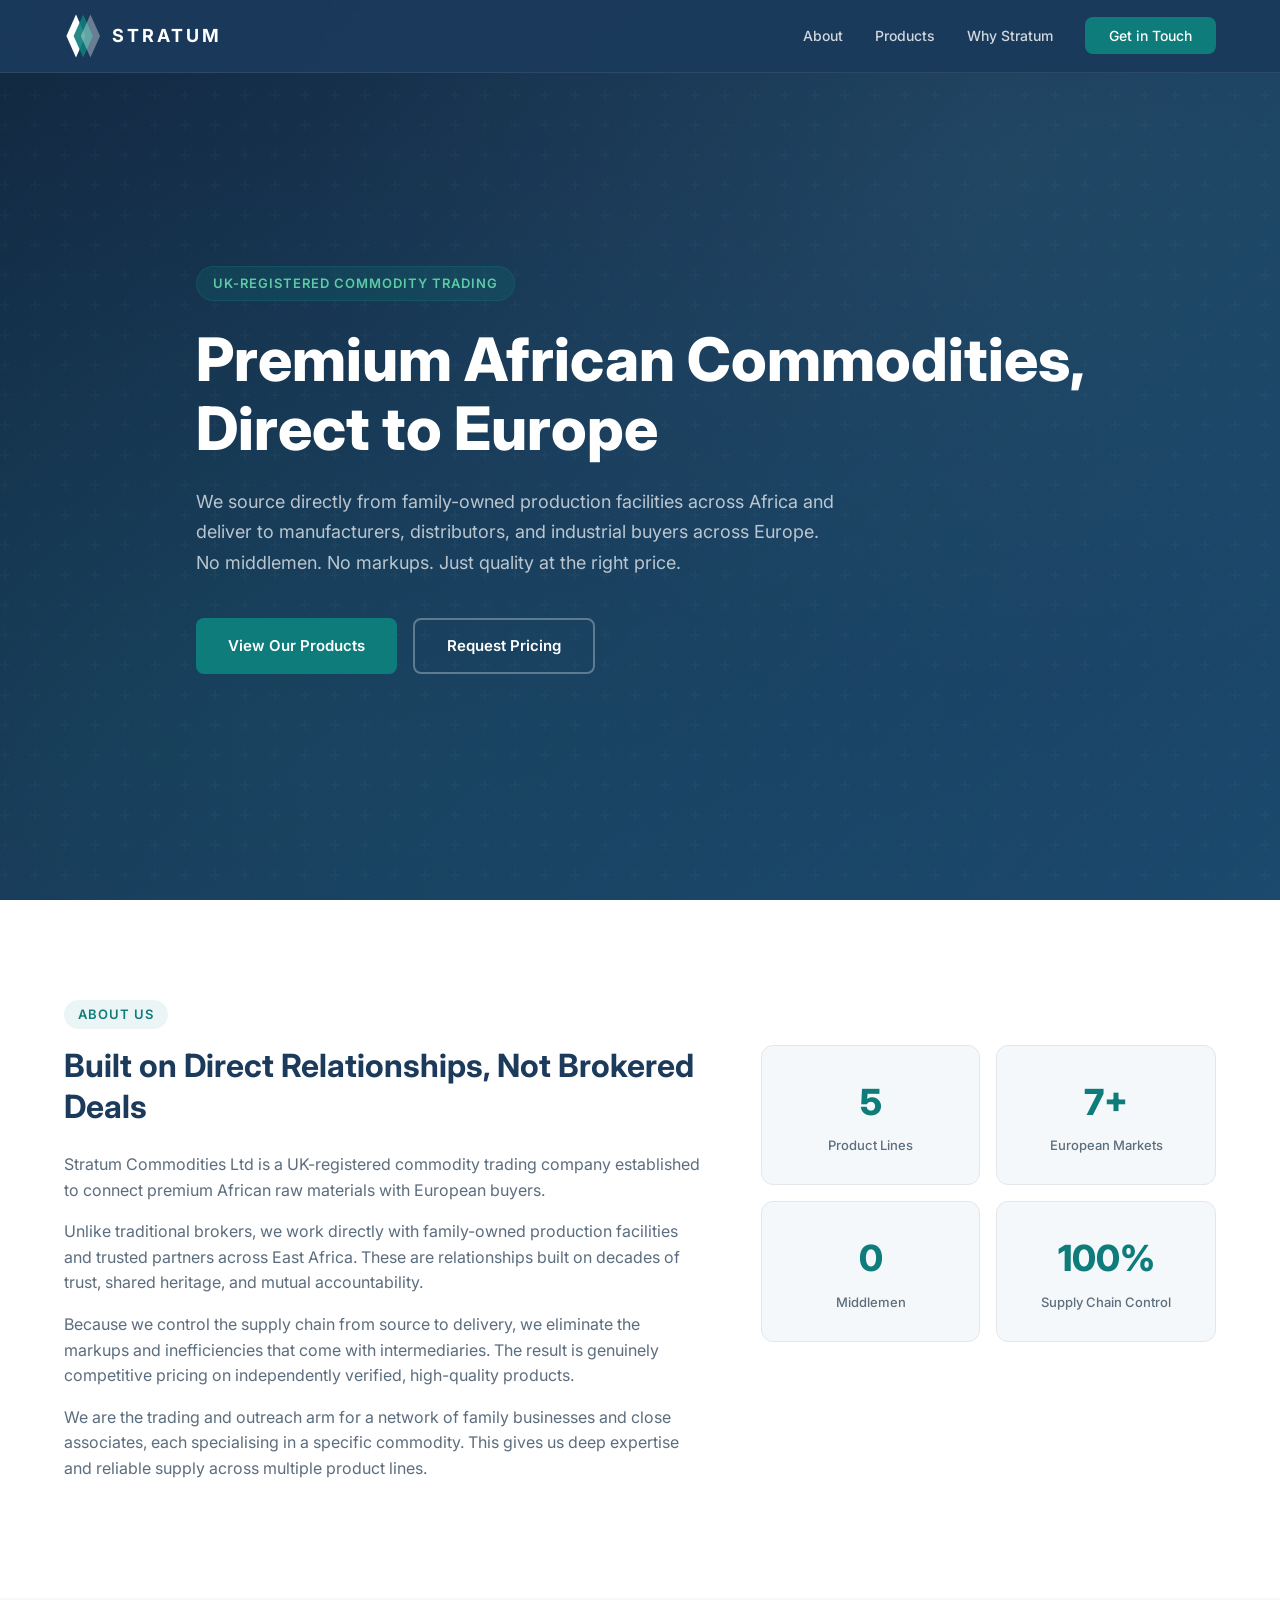
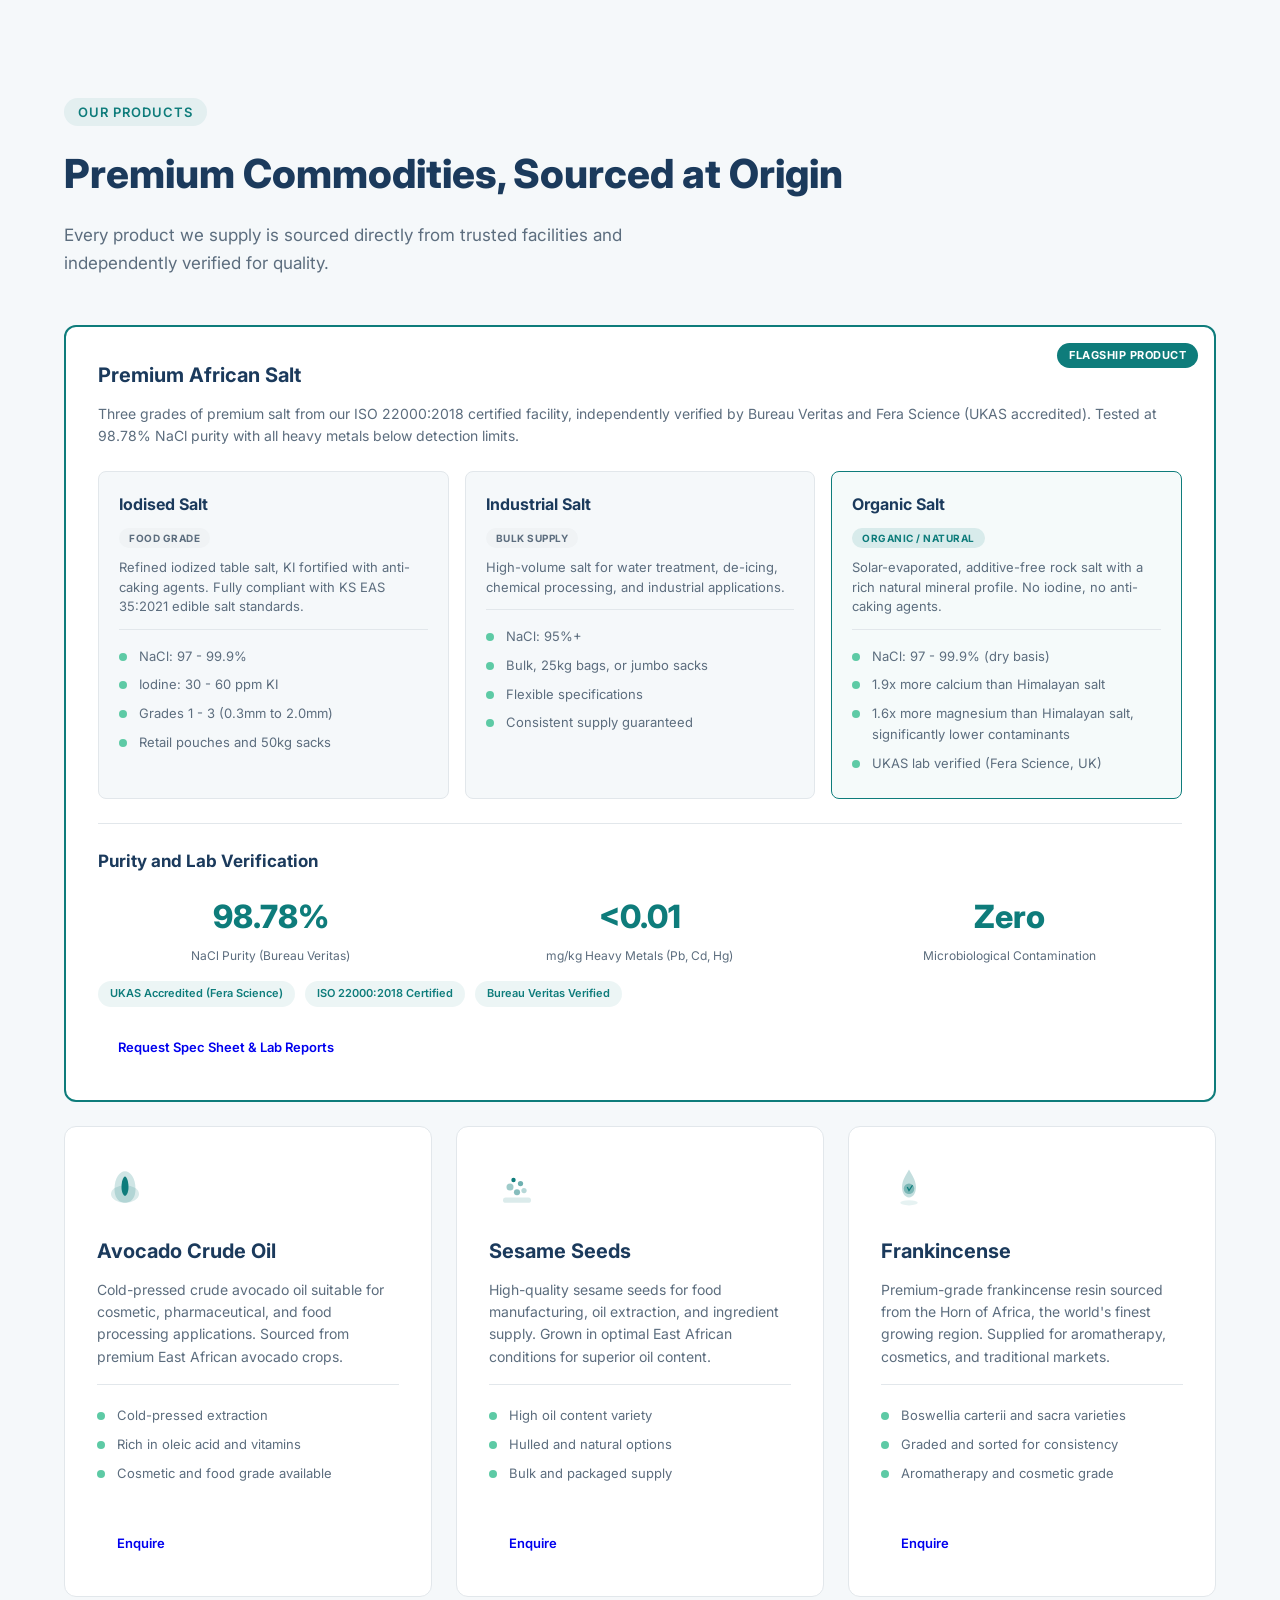
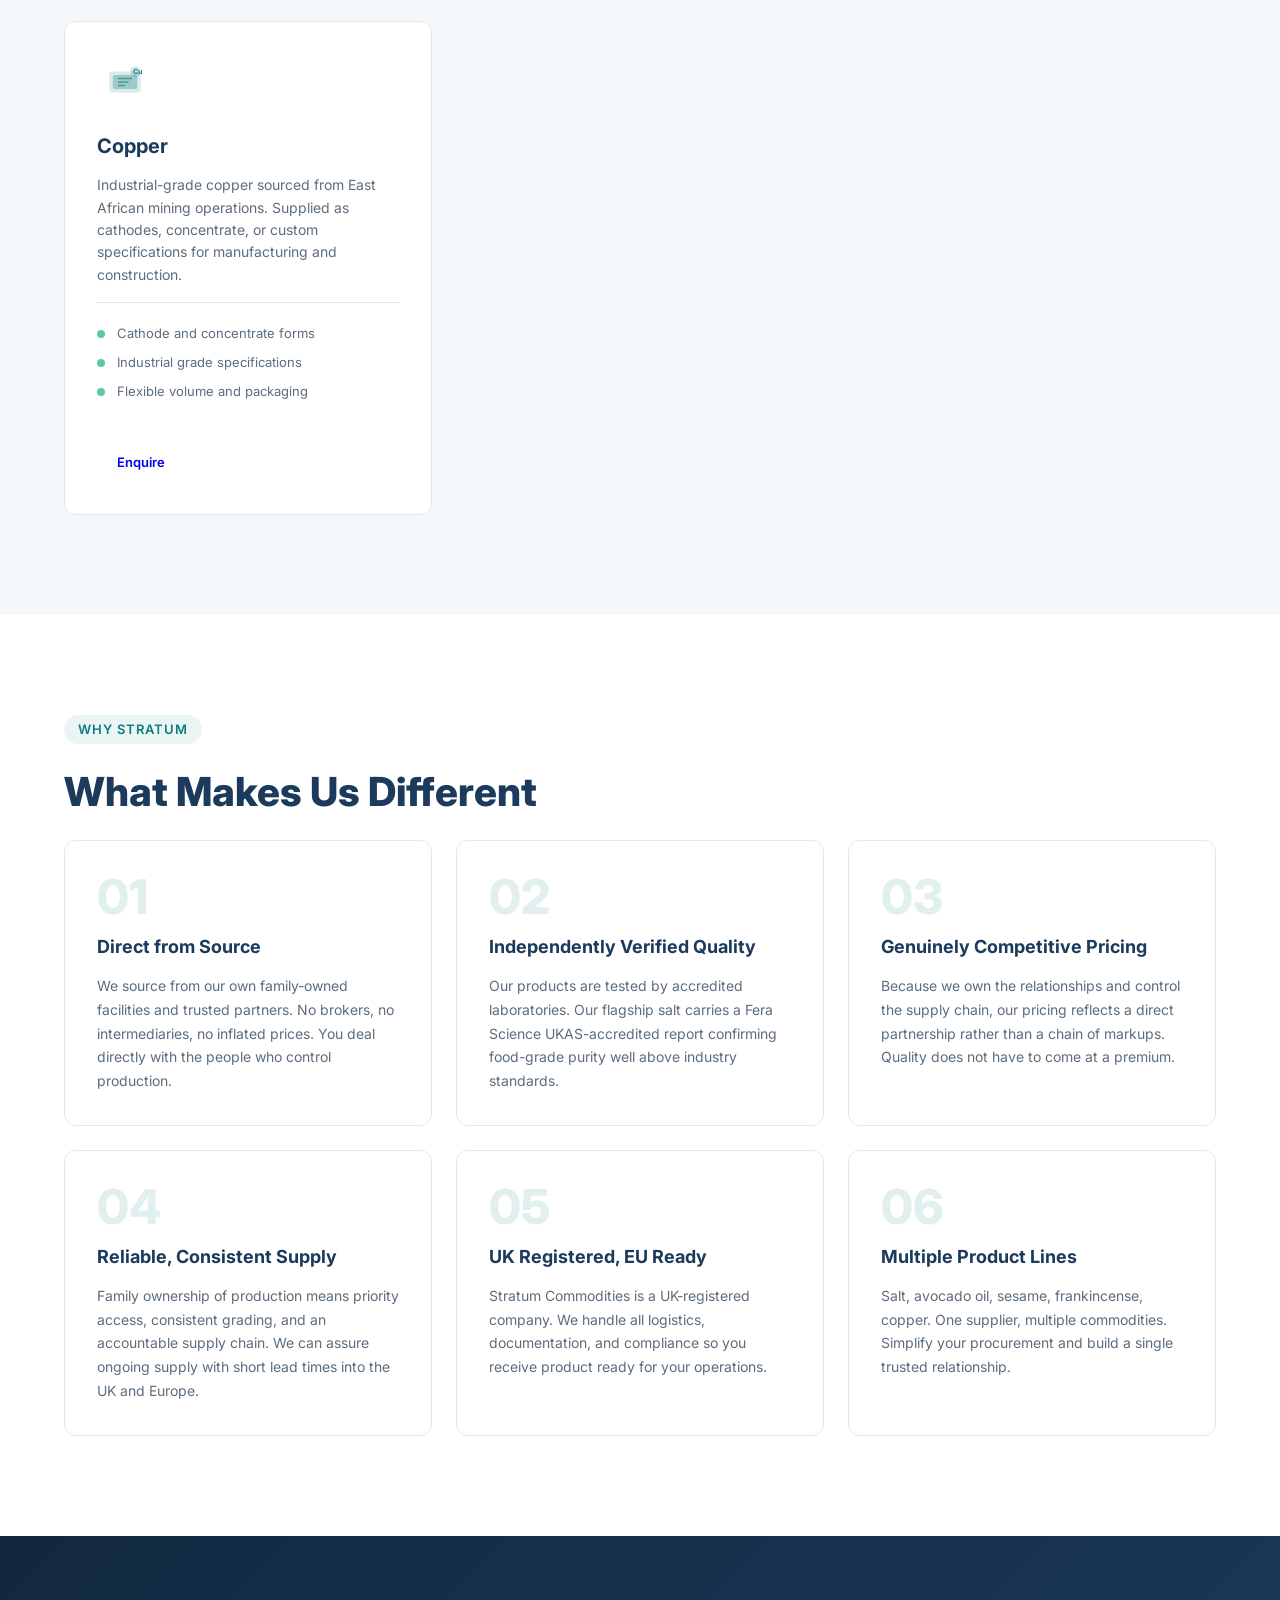
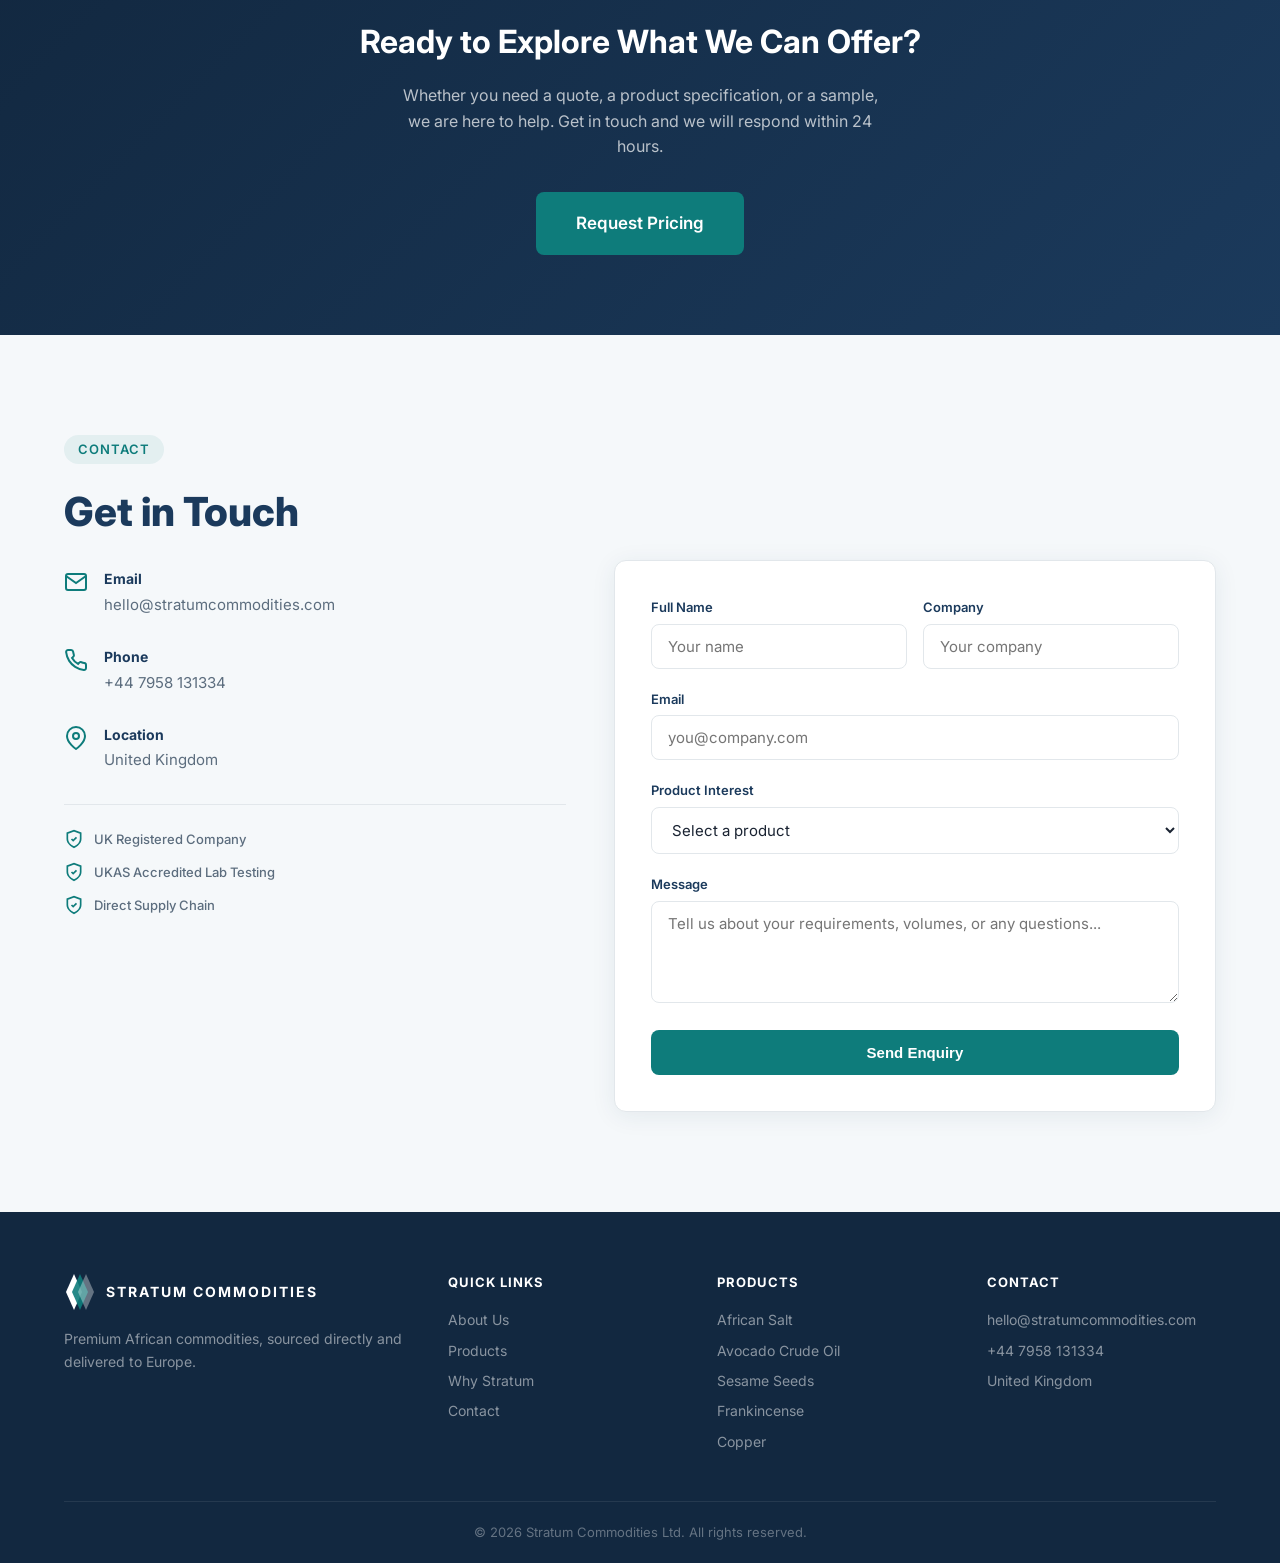
==== commit 5f249173: "Rename Xinlabi to Organic Salt, clarify Himalayan comparison - Changed card title from "Xinlabi Salt" ====
--- a/index.html
+++ b/index.html
@@ -122,13 +122,13 @@
           </div>
 
           <div class="salt-type-card xinlabi">
-            <h4>Xinlabi Salt</h4>
+            <h4>Organic Salt</h4>
             <span class="salt-badge premium">Organic / Natural</span>
             <p>Solar-evaporated, additive-free rock salt with a rich natural mineral profile. No iodine, no anti-caking agents.</p>
             <ul class="product-specs">
               <li>NaCl: 97 - 99.9% (dry basis)</li>
               <li>1.9x more calcium than Himalayan salt</li>
-              <li>1.6x more magnesium, significantly lower contaminants</li>
+              <li>1.6x more magnesium than Himalayan salt, significantly lower contaminants</li>
               <li>UKAS lab verified (Fera Science, UK)</li>
             </ul>
           </div>
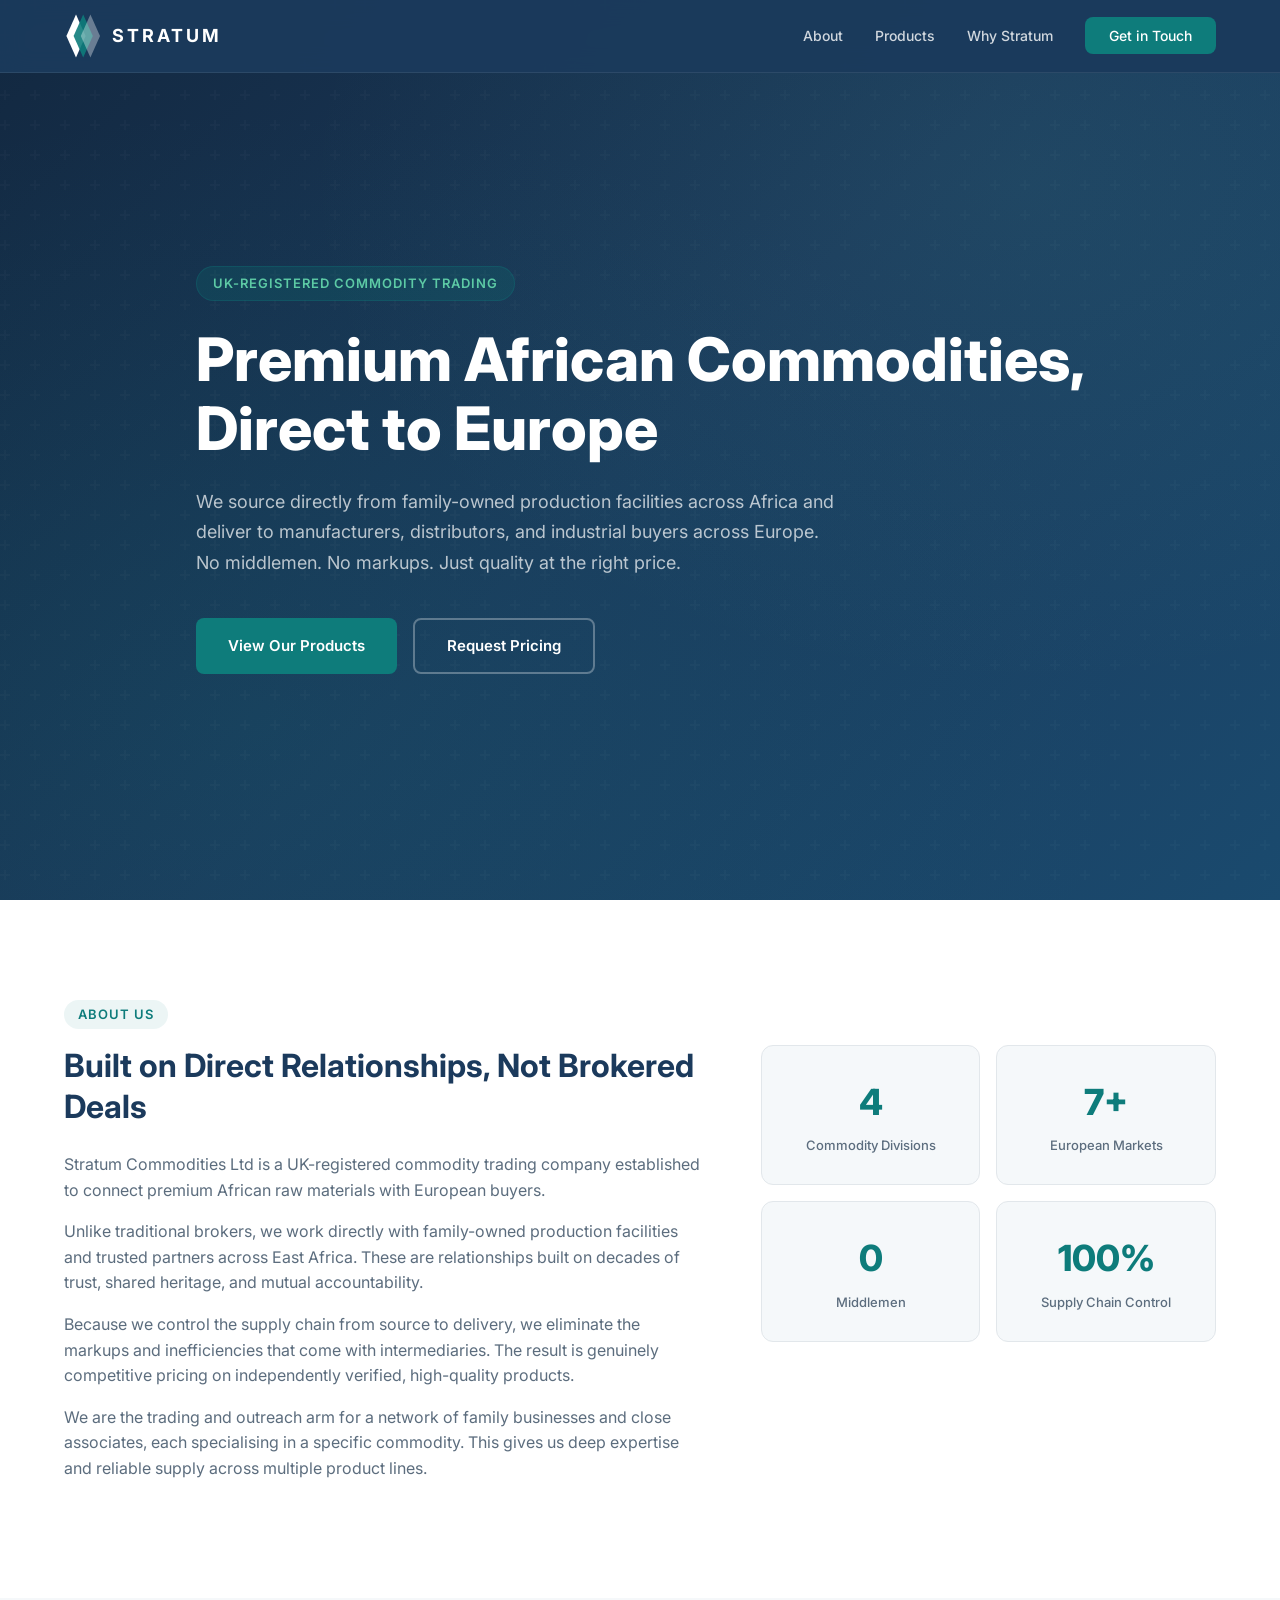
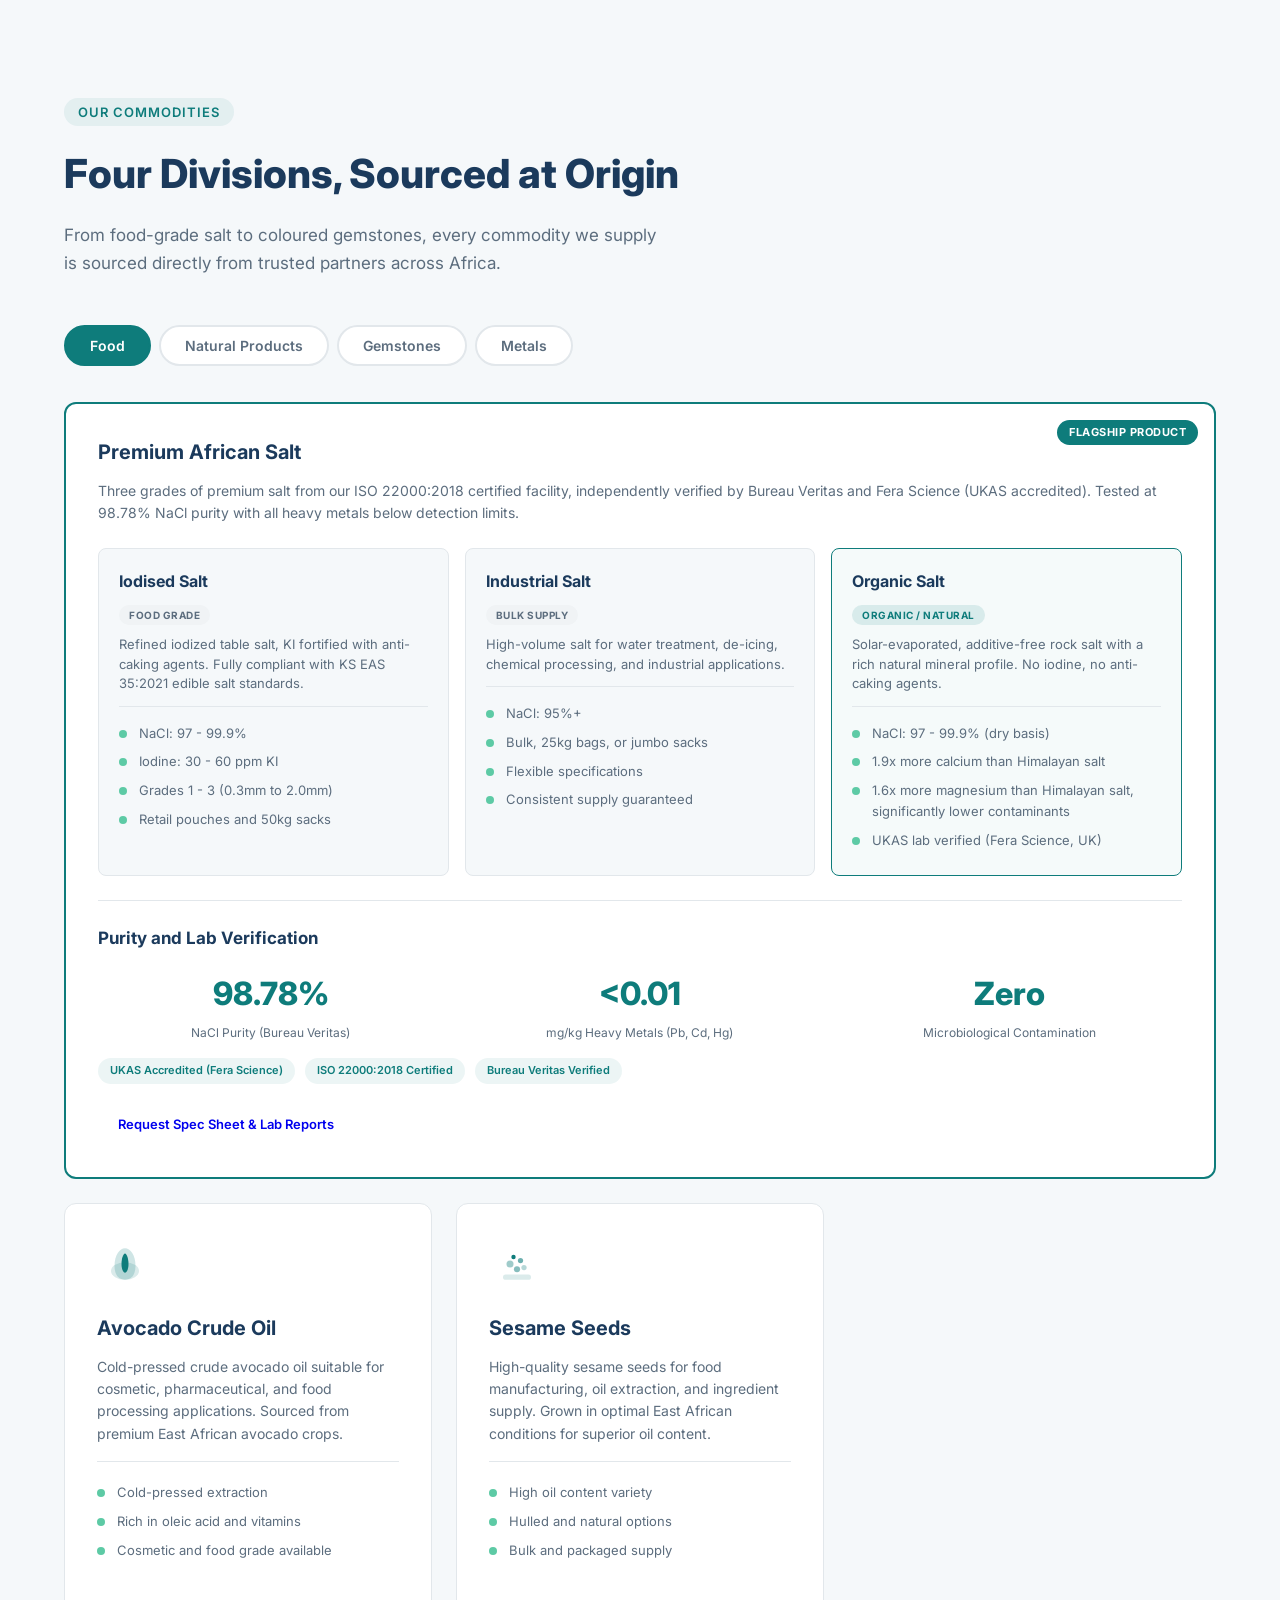
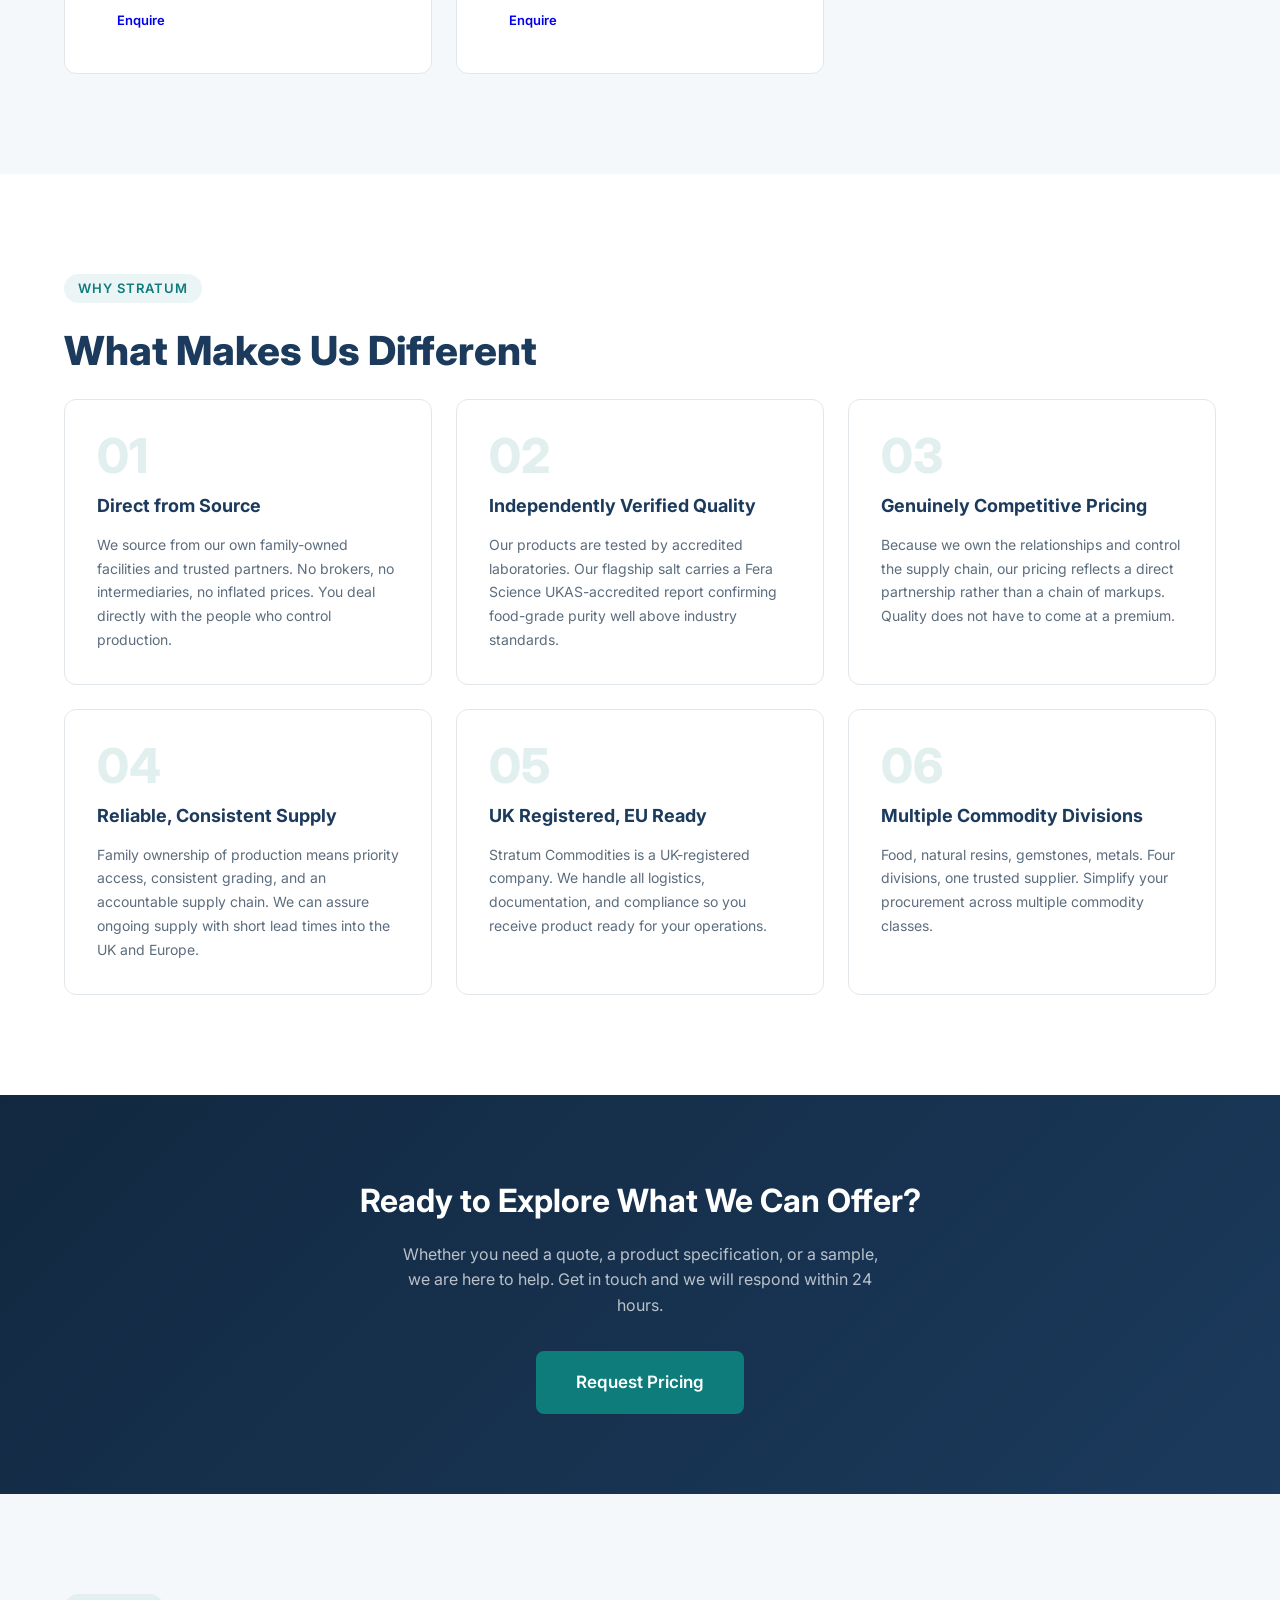
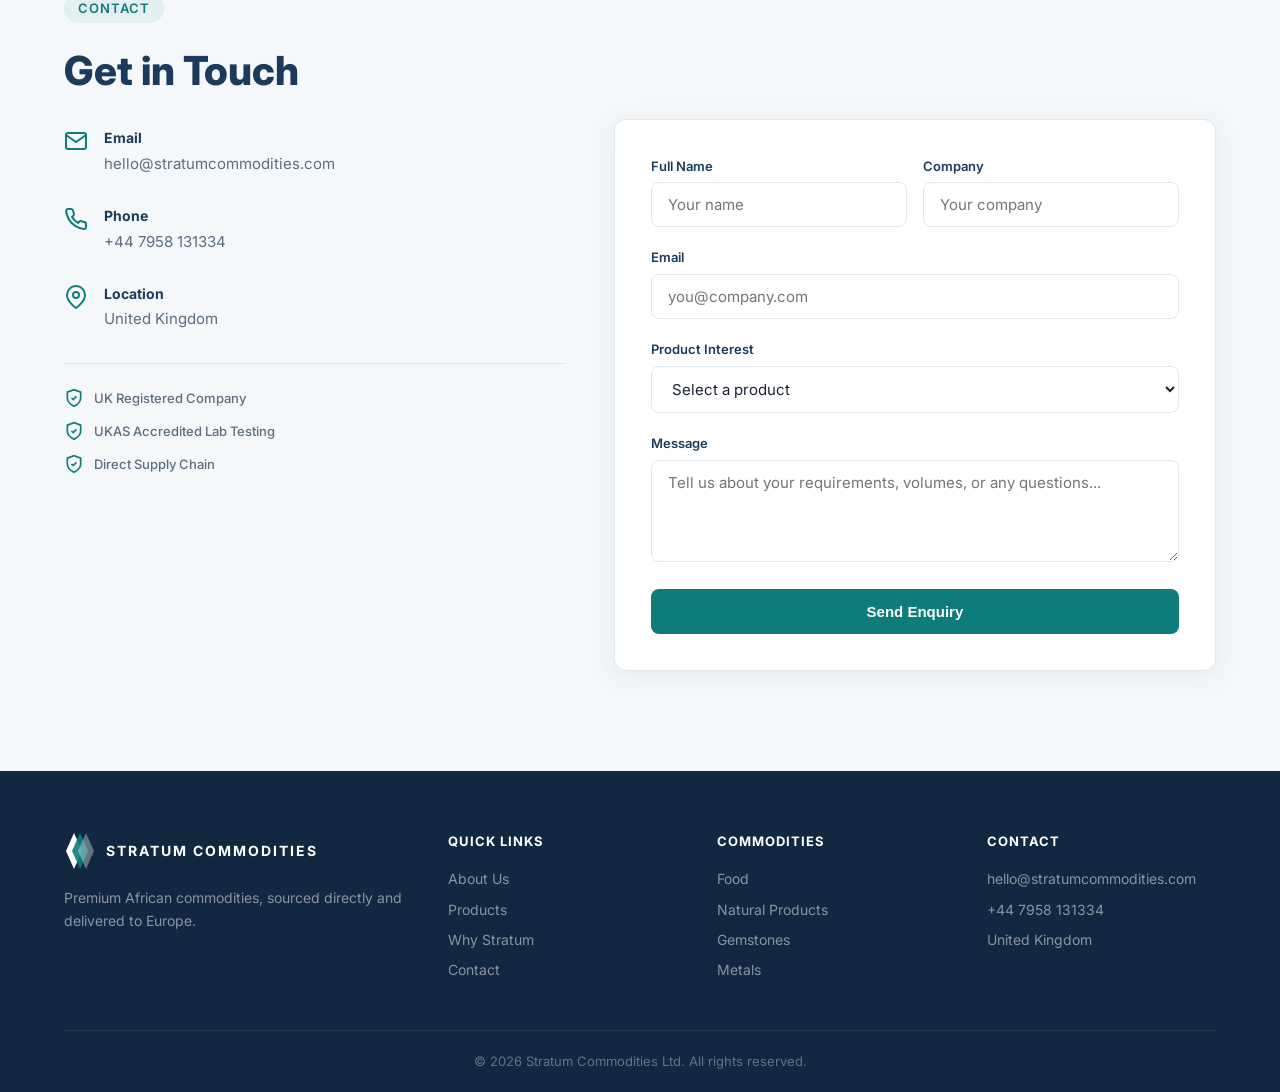
==== commit 9fc386d8: "Restructure products into 4 commodity divisions with tabbed layout - Food: Salt (flagship showcase)," ====
--- a/index.html
+++ b/index.html
@@ -4,7 +4,7 @@
   <meta charset="UTF-8">
   <meta name="viewport" content="width=device-width, initial-scale=1.0">
   <title>Stratum Commodities | Premium African Commodities, Direct to Europe</title>
-  <meta name="description" content="Stratum Commodities is a UK-registered commodity trading company supplying premium African salt, avocado crude oil, sesame seeds, frankincense, and copper directly to European markets.">
+  <meta name="description" content="Stratum Commodities is a UK-registered commodity trading company supplying premium African food commodities, natural resins, coloured gemstones, and industrial metals directly from Africa to European markets.">
   <link rel="preconnect" href="https://fonts.googleapis.com">
   <link href="https://fonts.googleapis.com/css2?family=Inter:wght@400;500;600;700;800&display=swap" rel="stylesheet">
   <link rel="stylesheet" href="style.css">
@@ -62,8 +62,8 @@
       </div>
       <div class="about-stats">
         <div class="stat-card">
-          <div class="stat-number">5</div>
-          <div class="stat-label">Product Lines</div>
+          <div class="stat-number">4</div>
+          <div class="stat-label">Commodity Divisions</div>
         </div>
         <div class="stat-card">
           <div class="stat-number">7+</div>
@@ -85,138 +85,265 @@
 <!-- PRODUCTS -->
 <section id="products">
   <div class="container">
-    <div class="section-label">Our Products</div>
-    <h2 class="section-title">Premium Commodities, Sourced at Origin</h2>
-    <p class="section-sub">Every product we supply is sourced directly from trusted facilities and independently verified for quality.</p>
-
-    <div class="products-grid">
-
-      <div class="product-card featured salt-showcase">
-        <div class="product-badge">Flagship Product</div>
-        <h3>Premium African Salt</h3>
-        <p>Three grades of premium salt from our ISO 22000:2018 certified facility, independently verified by Bureau Veritas and Fera Science (UKAS accredited). Tested at 98.78% NaCl purity with all heavy metals below detection limits.</p>
-
-        <div class="salt-types-grid">
-          <div class="salt-type-card">
-            <h4>Iodised Salt</h4>
-            <span class="salt-badge">Food Grade</span>
-            <p>Refined iodized table salt, KI fortified with anti-caking agents. Fully compliant with KS EAS 35:2021 edible salt standards.</p>
-            <ul class="product-specs">
-              <li>NaCl: 97 - 99.9%</li>
-              <li>Iodine: 30 - 60 ppm KI</li>
-              <li>Grades 1 - 3 (0.3mm to 2.0mm)</li>
-              <li>Retail pouches and 50kg sacks</li>
-            </ul>
-          </div>
-
-          <div class="salt-type-card">
-            <h4>Industrial Salt</h4>
-            <span class="salt-badge">Bulk Supply</span>
-            <p>High-volume salt for water treatment, de-icing, chemical processing, and industrial applications.</p>
-            <ul class="product-specs">
-              <li>NaCl: 95%+</li>
-              <li>Bulk, 25kg bags, or jumbo sacks</li>
-              <li>Flexible specifications</li>
-              <li>Consistent supply guaranteed</li>
-            </ul>
-          </div>
-
-          <div class="salt-type-card xinlabi">
-            <h4>Organic Salt</h4>
-            <span class="salt-badge premium">Organic / Natural</span>
-            <p>Solar-evaporated, additive-free rock salt with a rich natural mineral profile. No iodine, no anti-caking agents.</p>
-            <ul class="product-specs">
-              <li>NaCl: 97 - 99.9% (dry basis)</li>
-              <li>1.9x more calcium than Himalayan salt</li>
-              <li>1.6x more magnesium than Himalayan salt, significantly lower contaminants</li>
-              <li>UKAS lab verified (Fera Science, UK)</li>
-            </ul>
-          </div>
-        </div>
-
-        <div class="salt-purity">
-          <h4>Purity and Lab Verification</h4>
-          <div class="purity-stats">
-            <div class="purity-item">
-              <span class="purity-number">98.78%</span>
-              <span class="purity-label">NaCl Purity (Bureau Veritas)</span>
+    <div class="section-label">Our Commodities</div>
+    <h2 class="section-title">Four Divisions, Sourced at Origin</h2>
+    <p class="section-sub">From food-grade salt to coloured gemstones, every commodity we supply is sourced directly from trusted partners across Africa.</p>
+
+    <!-- Category Tabs -->
+    <div class="category-tabs">
+      <button class="category-tab active" data-tab="food" onclick="switchTab('food', this)">Food</button>
+      <button class="category-tab" data-tab="natural" onclick="switchTab('natural', this)">Natural Products</button>
+      <button class="category-tab" data-tab="gemstones" onclick="switchTab('gemstones', this)">Gemstones</button>
+      <button class="category-tab" data-tab="metals" onclick="switchTab('metals', this)">Metals</button>
+    </div>
+
+    <!-- FOOD TAB -->
+    <div class="tab-content active" id="tab-food">
+      <div class="products-grid">
+
+        <div class="product-card featured salt-showcase">
+          <div class="product-badge">Flagship Product</div>
+          <h3>Premium African Salt</h3>
+          <p>Three grades of premium salt from our ISO 22000:2018 certified facility, independently verified by Bureau Veritas and Fera Science (UKAS accredited). Tested at 98.78% NaCl purity with all heavy metals below detection limits.</p>
+
+          <div class="salt-types-grid">
+            <div class="salt-type-card">
+              <h4>Iodised Salt</h4>
+              <span class="salt-badge">Food Grade</span>
+              <p>Refined iodized table salt, KI fortified with anti-caking agents. Fully compliant with KS EAS 35:2021 edible salt standards.</p>
+              <ul class="product-specs">
+                <li>NaCl: 97 - 99.9%</li>
+                <li>Iodine: 30 - 60 ppm KI</li>
+                <li>Grades 1 - 3 (0.3mm to 2.0mm)</li>
+                <li>Retail pouches and 50kg sacks</li>
+              </ul>
             </div>
-            <div class="purity-item">
-              <span class="purity-number">&lt;0.01</span>
-              <span class="purity-label">mg/kg Heavy Metals (Pb, Cd, Hg)</span>
+
+            <div class="salt-type-card">
+              <h4>Industrial Salt</h4>
+              <span class="salt-badge">Bulk Supply</span>
+              <p>High-volume salt for water treatment, de-icing, chemical processing, and industrial applications.</p>
+              <ul class="product-specs">
+                <li>NaCl: 95%+</li>
+                <li>Bulk, 25kg bags, or jumbo sacks</li>
+                <li>Flexible specifications</li>
+                <li>Consistent supply guaranteed</li>
+              </ul>
             </div>
-            <div class="purity-item">
-              <span class="purity-number">Zero</span>
-              <span class="purity-label">Microbiological Contamination</span>
+
+            <div class="salt-type-card xinlabi">
+              <h4>Organic Salt</h4>
+              <span class="salt-badge premium">Organic / Natural</span>
+              <p>Solar-evaporated, additive-free rock salt with a rich natural mineral profile. No iodine, no anti-caking agents.</p>
+              <ul class="product-specs">
+                <li>NaCl: 97 - 99.9% (dry basis)</li>
+                <li>1.9x more calcium than Himalayan salt</li>
+                <li>1.6x more magnesium than Himalayan salt, significantly lower contaminants</li>
+                <li>UKAS lab verified (Fera Science, UK)</li>
+              </ul>
             </div>
           </div>
-          <div class="lab-badges">
-            <span class="lab-badge">UKAS Accredited (Fera Science)</span>
-            <span class="lab-badge">ISO 22000:2018 Certified</span>
-            <span class="lab-badge">Bureau Veritas Verified</span>
-          </div>
-        </div>
-
-        <a href="#contact" class="btn btn-small">Request Spec Sheet &amp; Lab Reports</a>
-      </div>
-
-      <div class="product-card">
-        <div class="product-icon">
-          <svg viewBox="0 0 64 64" fill="none" xmlns="http://www.w3.org/2000/svg"><ellipse cx="32" cy="40" rx="16" ry="10" fill="#0E7C7B" opacity="0.15"/><path d="M32 14c-6 0-12 8-12 20s6 16 12 16 12-4 12-16-6-20-12-20z" fill="#0E7C7B" opacity="0.2"/><path d="M28 32c0-6 2-12 4-12s4 6 4 12-2 10-4 10-4-4-4-10z" fill="#0E7C7B"/></svg>
-        </div>
-        <h3>Avocado Crude Oil</h3>
-        <p>Cold-pressed crude avocado oil suitable for cosmetic, pharmaceutical, and food processing applications. Sourced from premium East African avocado crops.</p>
-        <ul class="product-specs">
-          <li>Cold-pressed extraction</li>
-          <li>Rich in oleic acid and vitamins</li>
-          <li>Cosmetic and food grade available</li>
-        </ul>
-        <a href="#contact" class="btn btn-small">Enquire</a>
-      </div>
-
-      <div class="product-card">
-        <div class="product-icon">
-          <svg viewBox="0 0 64 64" fill="none" xmlns="http://www.w3.org/2000/svg"><circle cx="24" cy="32" r="4" fill="#0E7C7B" opacity="0.4"/><circle cx="36" cy="28" r="3" fill="#0E7C7B" opacity="0.6"/><circle cx="32" cy="38" r="3.5" fill="#0E7C7B" opacity="0.5"/><circle cx="40" cy="36" r="3" fill="#0E7C7B" opacity="0.3"/><circle cx="28" cy="24" r="2.5" fill="#0E7C7B"/><rect x="16" y="44" width="32" height="6" rx="3" fill="#0E7C7B" opacity="0.15"/></svg>
-        </div>
-        <h3>Sesame Seeds</h3>
-        <p>High-quality sesame seeds for food manufacturing, oil extraction, and ingredient supply. Grown in optimal East African conditions for superior oil content.</p>
-        <ul class="product-specs">
-          <li>High oil content variety</li>
-          <li>Hulled and natural options</li>
-          <li>Bulk and packaged supply</li>
-        </ul>
-        <a href="#contact" class="btn btn-small">Enquire</a>
-      </div>
-
-      <div class="product-card">
-        <div class="product-icon">
-          <svg viewBox="0 0 64 64" fill="none" xmlns="http://www.w3.org/2000/svg"><path d="M32 12c-2 4-8 12-8 20 0 8 4 12 8 12s8-4 8-12c0-8-6-16-8-20z" fill="#0E7C7B" opacity="0.25"/><circle cx="32" cy="34" r="6" fill="#0E7C7B" opacity="0.4"/><path d="M30 32l2 4 4-6" stroke="#0E7C7B" stroke-width="1.5"/><ellipse cx="32" cy="50" rx="10" ry="3" fill="#0E7C7B" opacity="0.1"/></svg>
-        </div>
-        <h3>Frankincense</h3>
-        <p>Premium-grade frankincense resin sourced from the Horn of Africa, the world's finest growing region. Supplied for aromatherapy, cosmetics, and traditional markets.</p>
-        <ul class="product-specs">
-          <li>Boswellia carterii and sacra varieties</li>
-          <li>Graded and sorted for consistency</li>
-          <li>Aromatherapy and cosmetic grade</li>
-        </ul>
-        <a href="#contact" class="btn btn-small">Enquire</a>
-      </div>
-
-      <div class="product-card">
-        <div class="product-icon">
-          <svg viewBox="0 0 64 64" fill="none" xmlns="http://www.w3.org/2000/svg"><rect x="14" y="20" width="36" height="24" rx="4" fill="#0E7C7B" opacity="0.15"/><rect x="18" y="24" width="28" height="16" rx="2" fill="#0E7C7B" opacity="0.3"/><path d="M24 28h16M24 32h12M24 36h8" stroke="#0E7C7B" stroke-width="1.5" opacity="0.6"/><circle cx="44" cy="20" r="6" fill="#0E7C7B" opacity="0.2"/><text x="41" y="23" font-size="8" fill="#0E7C7B" font-weight="bold">Cu</text></svg>
-        </div>
-        <h3>Copper</h3>
-        <p>Industrial-grade copper sourced from East African mining operations. Supplied as cathodes, concentrate, or custom specifications for manufacturing and construction.</p>
-        <ul class="product-specs">
-          <li>Cathode and concentrate forms</li>
-          <li>Industrial grade specifications</li>
-          <li>Flexible volume and packaging</li>
-        </ul>
-        <a href="#contact" class="btn btn-small">Enquire</a>
-      </div>
-
-    </div>
+
+          <div class="salt-purity">
+            <h4>Purity and Lab Verification</h4>
+            <div class="purity-stats">
+              <div class="purity-item">
+                <span class="purity-number">98.78%</span>
+                <span class="purity-label">NaCl Purity (Bureau Veritas)</span>
+              </div>
+              <div class="purity-item">
+                <span class="purity-number">&lt;0.01</span>
+                <span class="purity-label">mg/kg Heavy Metals (Pb, Cd, Hg)</span>
+              </div>
+              <div class="purity-item">
+                <span class="purity-number">Zero</span>
+                <span class="purity-label">Microbiological Contamination</span>
+              </div>
+            </div>
+            <div class="lab-badges">
+              <span class="lab-badge">UKAS Accredited (Fera Science)</span>
+              <span class="lab-badge">ISO 22000:2018 Certified</span>
+              <span class="lab-badge">Bureau Veritas Verified</span>
+            </div>
+          </div>
+
+          <a href="#contact" class="btn btn-small">Request Spec Sheet &amp; Lab Reports</a>
+        </div>
+
+        <div class="product-card">
+          <div class="product-icon">
+            <svg viewBox="0 0 64 64" fill="none" xmlns="http://www.w3.org/2000/svg"><ellipse cx="32" cy="40" rx="16" ry="10" fill="#0E7C7B" opacity="0.15"/><path d="M32 14c-6 0-12 8-12 20s6 16 12 16 12-4 12-16-6-20-12-20z" fill="#0E7C7B" opacity="0.2"/><path d="M28 32c0-6 2-12 4-12s4 6 4 12-2 10-4 10-4-4-4-10z" fill="#0E7C7B"/></svg>
+          </div>
+          <h3>Avocado Crude Oil</h3>
+          <p>Cold-pressed crude avocado oil suitable for cosmetic, pharmaceutical, and food processing applications. Sourced from premium East African avocado crops.</p>
+          <ul class="product-specs">
+            <li>Cold-pressed extraction</li>
+            <li>Rich in oleic acid and vitamins</li>
+            <li>Cosmetic and food grade available</li>
+          </ul>
+          <a href="#contact" class="btn btn-small">Enquire</a>
+        </div>
+
+        <div class="product-card">
+          <div class="product-icon">
+            <svg viewBox="0 0 64 64" fill="none" xmlns="http://www.w3.org/2000/svg"><circle cx="24" cy="32" r="4" fill="#0E7C7B" opacity="0.4"/><circle cx="36" cy="28" r="3" fill="#0E7C7B" opacity="0.6"/><circle cx="32" cy="38" r="3.5" fill="#0E7C7B" opacity="0.5"/><circle cx="40" cy="36" r="3" fill="#0E7C7B" opacity="0.3"/><circle cx="28" cy="24" r="2.5" fill="#0E7C7B"/><rect x="16" y="44" width="32" height="6" rx="3" fill="#0E7C7B" opacity="0.15"/></svg>
+          </div>
+          <h3>Sesame Seeds</h3>
+          <p>High-quality sesame seeds for food manufacturing, oil extraction, and ingredient supply. Grown in optimal East African conditions for superior oil content.</p>
+          <ul class="product-specs">
+            <li>High oil content variety</li>
+            <li>Hulled and natural options</li>
+            <li>Bulk and packaged supply</li>
+          </ul>
+          <a href="#contact" class="btn btn-small">Enquire</a>
+        </div>
+
+      </div>
+    </div>
+
+    <!-- NATURAL PRODUCTS TAB -->
+    <div class="tab-content" id="tab-natural">
+      <p class="tab-intro">Premium resins and botanicals from the Horn of Africa, the world's finest growing region for aromatic commodities.</p>
+      <div class="products-grid">
+
+        <div class="product-card">
+          <div class="product-icon">
+            <svg viewBox="0 0 64 64" fill="none" xmlns="http://www.w3.org/2000/svg"><path d="M32 12c-2 4-8 12-8 20 0 8 4 12 8 12s8-4 8-12c0-8-6-16-8-20z" fill="#0E7C7B" opacity="0.25"/><circle cx="32" cy="34" r="6" fill="#0E7C7B" opacity="0.4"/><path d="M30 32l2 4 4-6" stroke="#0E7C7B" stroke-width="1.5"/><ellipse cx="32" cy="50" rx="10" ry="3" fill="#0E7C7B" opacity="0.1"/></svg>
+          </div>
+          <h3>Frankincense</h3>
+          <p>Premium-grade frankincense resin sourced from the Horn of Africa. Supplied for aromatherapy, cosmetics, pharmaceuticals, and traditional markets.</p>
+          <ul class="product-specs">
+            <li>Boswellia carterii and sacra varieties</li>
+            <li>Graded and sorted for consistency</li>
+            <li>Aromatherapy and cosmetic grade</li>
+            <li>Bulk and retail packaging</li>
+          </ul>
+          <a href="#contact" class="btn btn-small">Enquire</a>
+        </div>
+
+        <div class="product-card">
+          <div class="product-icon">
+            <svg viewBox="0 0 64 64" fill="none" xmlns="http://www.w3.org/2000/svg"><path d="M32 10c-3 5-10 14-10 24 0 9 5 14 10 14s10-5 10-14c0-10-7-19-10-24z" fill="#8B5E3C" opacity="0.2"/><circle cx="32" cy="35" r="7" fill="#8B5E3C" opacity="0.35"/><path d="M29 33l3 5 5-7" stroke="#8B5E3C" stroke-width="1.5"/><ellipse cx="32" cy="52" rx="11" ry="3" fill="#8B5E3C" opacity="0.1"/></svg>
+          </div>
+          <h3>Myrrh</h3>
+          <p>High-quality myrrh resin from Somalia, the world's largest producer. Valued across centuries for its use in aromatherapy, traditional medicine, cosmetics, and incense production.</p>
+          <ul class="product-specs">
+            <li>Commiphora myrrha species</li>
+            <li>Hand-harvested and sun-dried</li>
+            <li>Pharmaceutical and cosmetic grade</li>
+            <li>Graded by size, colour, and clarity</li>
+          </ul>
+          <a href="#contact" class="btn btn-small">Enquire</a>
+        </div>
+
+      </div>
+    </div>
+
+    <!-- GEMSTONES TAB -->
+    <div class="tab-content" id="tab-gemstones">
+      <p class="tab-intro">Coloured gemstones sourced from Somalia's Somaliland region, home to over 4,500 km&sup2; of pegmatite formations geologically comparable to Madagascar and Tanzania. We focus exclusively on coloured gemstones with full provenance documentation.</p>
+
+      <h4 class="gem-section-title">Primary Gemstones</h4>
+      <div class="gem-grid">
+        <div class="gem-card">
+          <div class="gem-icon" style="background: rgba(16,185,129,0.12); color: #059669;">
+            <svg viewBox="0 0 32 32" fill="currentColor"><polygon points="16,2 28,12 24,28 8,28 4,12"/></svg>
+          </div>
+          <h4>Emeralds</h4>
+          <p>From Alihiley and Simodi pegmatite-schist contact zones. Rich green beryl with excellent clarity.</p>
+        </div>
+        <div class="gem-card">
+          <div class="gem-icon" style="background: rgba(239,68,68,0.1); color: #DC2626;">
+            <svg viewBox="0 0 32 32" fill="currentColor"><polygon points="16,2 28,12 24,28 8,28 4,12"/></svg>
+          </div>
+          <h4>Rubies &amp; Sapphires</h4>
+          <p>High-value corundum from metamorphic sites. Record prices globally for unheated specimens.</p>
+        </div>
+        <div class="gem-card">
+          <div class="gem-icon" style="background: rgba(59,130,246,0.1); color: #2563EB;">
+            <svg viewBox="0 0 32 32" fill="currentColor"><polygon points="16,2 28,12 24,28 8,28 4,12"/></svg>
+          </div>
+          <h4>Aquamarine</h4>
+          <p>Blue beryl from pegmatite formations. Prized for its clarity and ocean-blue colour range.</p>
+        </div>
+        <div class="gem-card">
+          <div class="gem-icon" style="background: rgba(220,38,38,0.08); color: #B91C1C;">
+            <svg viewBox="0 0 32 32" fill="currentColor"><polygon points="16,2 28,12 24,28 8,28 4,12"/></svg>
+          </div>
+          <h4>Garnet</h4>
+          <p>Widespread sources with significant production volumes. Deep red to orange varieties.</p>
+        </div>
+        <div class="gem-card">
+          <div class="gem-icon" style="background: rgba(168,85,247,0.1); color: #7C3AED;">
+            <svg viewBox="0 0 32 32" fill="currentColor"><polygon points="16,2 28,12 24,28 8,28 4,12"/></svg>
+          </div>
+          <h4>Opal</h4>
+          <p>Play-of-colour opals from widespread sources. One of the largest current production volumes.</p>
+        </div>
+      </div>
+
+      <h4 class="gem-section-title">Secondary Gemstones</h4>
+      <div class="gem-grid secondary">
+        <div class="gem-card compact">
+          <h4>Topaz</h4>
+        </div>
+        <div class="gem-card compact">
+          <h4>Tourmaline</h4>
+        </div>
+        <div class="gem-card compact">
+          <h4>Zircon</h4>
+        </div>
+        <div class="gem-card compact">
+          <h4>Spinel</h4>
+        </div>
+        <div class="gem-card compact">
+          <h4>Amethyst</h4>
+        </div>
+      </div>
+
+      <div style="margin-top: 32px;">
+        <a href="#contact" class="btn btn-primary">Enquire About Gemstones</a>
+      </div>
+    </div>
+
+    <!-- METALS TAB -->
+    <div class="tab-content" id="tab-metals">
+      <p class="tab-intro">Industrial metals sourced from East African mining operations. Reliable supply with full provenance documentation and flexible specifications.</p>
+      <div class="products-grid">
+
+        <div class="product-card">
+          <div class="product-icon">
+            <svg viewBox="0 0 64 64" fill="none" xmlns="http://www.w3.org/2000/svg"><rect x="12" y="18" width="40" height="28" rx="4" fill="#0E7C7B" opacity="0.15"/><rect x="16" y="22" width="32" height="20" rx="2" fill="#0E7C7B" opacity="0.25"/><text x="22" y="38" font-size="12" fill="#0E7C7B" font-weight="bold" font-family="Inter, sans-serif">Fe</text></svg>
+          </div>
+          <h3>Iron Ore</h3>
+          <p>Industrial-grade iron ore from East African mining operations. Supplied as fines, lump, or pellet feed for steel manufacturing and industrial applications.</p>
+          <ul class="product-specs">
+            <li>Multiple grade specifications</li>
+            <li>Fines, lump, and pellet feed</li>
+            <li>Bulk shipping available</li>
+            <li>Full provenance documentation</li>
+          </ul>
+          <a href="#contact" class="btn btn-small">Enquire</a>
+        </div>
+
+        <div class="product-card">
+          <div class="product-icon">
+            <svg viewBox="0 0 64 64" fill="none" xmlns="http://www.w3.org/2000/svg"><rect x="12" y="18" width="40" height="28" rx="4" fill="#0E7C7B" opacity="0.15"/><rect x="16" y="22" width="32" height="20" rx="2" fill="#0E7C7B" opacity="0.25"/><text x="22" y="38" font-size="12" fill="#0E7C7B" font-weight="bold" font-family="Inter, sans-serif">Li</text></svg>
+          </div>
+          <h3>Lithium Brine</h3>
+          <p>Lithium-rich brine sourced from East African salt lake deposits. Increasingly critical for battery manufacturing and the global energy transition.</p>
+          <ul class="product-specs">
+            <li>From natural salt lake deposits</li>
+            <li>Battery-grade potential</li>
+            <li>Flexible volume supply</li>
+            <li>Growing global demand</li>
+          </ul>
+          <a href="#contact" class="btn btn-small">Enquire</a>
+        </div>
+
+      </div>
+    </div>
+
   </div>
 </section>
 
@@ -254,8 +381,8 @@
       </div>
       <div class="why-card">
         <div class="why-number">06</div>
-        <h3>Multiple Product Lines</h3>
-        <p>Salt, avocado oil, sesame, frankincense, copper. One supplier, multiple commodities. Simplify your procurement and build a single trusted relationship.</p>
+        <h3>Multiple Commodity Divisions</h3>
+        <p>Food, natural resins, gemstones, metals. Four divisions, one trusted supplier. Simplify your procurement across multiple commodity classes.</p>
       </div>
     </div>
   </div>
@@ -341,13 +468,24 @@
           <label for="product">Product Interest</label>
           <select id="product" name="product">
             <option value="">Select a product</option>
-            <option value="salt-iodised">Salt - Iodised (Food Grade)</option>
-            <option value="salt-industrial">Salt - Industrial</option>
-            <option value="salt-xinlabi">Salt - Xinlabi Organic</option>
-            <option value="avocado-oil">Avocado Crude Oil</option>
-            <option value="sesame">Sesame Seeds</option>
-            <option value="frankincense">Frankincense</option>
-            <option value="copper">Copper</option>
+            <optgroup label="Food">
+              <option value="salt-iodised">Salt - Iodised (Food Grade)</option>
+              <option value="salt-industrial">Salt - Industrial</option>
+              <option value="salt-organic">Salt - Organic / Natural</option>
+              <option value="avocado-oil">Avocado Crude Oil</option>
+              <option value="sesame">Sesame Seeds</option>
+            </optgroup>
+            <optgroup label="Natural Products">
+              <option value="frankincense">Frankincense</option>
+              <option value="myrrh">Myrrh</option>
+            </optgroup>
+            <optgroup label="Gemstones">
+              <option value="gemstones">Coloured Gemstones</option>
+            </optgroup>
+            <optgroup label="Metals">
+              <option value="iron-ore">Iron Ore</option>
+              <option value="lithium-brine">Lithium Brine</option>
+            </optgroup>
             <option value="multiple">Multiple Products</option>
           </select>
         </div>
@@ -384,12 +522,11 @@
         <a href="#contact">Contact</a>
       </div>
       <div class="footer-links">
-        <h4>Products</h4>
-        <a href="#products">African Salt</a>
-        <a href="#products">Avocado Crude Oil</a>
-        <a href="#products">Sesame Seeds</a>
-        <a href="#products">Frankincense</a>
-        <a href="#products">Copper</a>
+        <h4>Commodities</h4>
+        <a href="#products">Food</a>
+        <a href="#products">Natural Products</a>
+        <a href="#products">Gemstones</a>
+        <a href="#products">Metals</a>
       </div>
       <div class="footer-links">
         <h4>Contact</h4>
--- a/style.css
+++ b/style.css
@@ -161,6 +161,33 @@
 .stat-number { font-size: 36px; font-weight: 800; color: var(--teal); }
 .stat-label { font-size: 13px; color: var(--grey-600); font-weight: 500; margin-top: 4px; }
 
+/* ---- CATEGORY TABS ---- */
+.category-tabs {
+  display: flex; gap: 8px; margin-bottom: 36px; flex-wrap: wrap;
+}
+.category-tab {
+  padding: 10px 24px; border-radius: 24px;
+  font-size: 14px; font-weight: 600; cursor: pointer;
+  border: 2px solid var(--grey-200); background: var(--white);
+  color: var(--grey-600); transition: var(--transition);
+  font-family: inherit;
+}
+.category-tab:hover {
+  border-color: var(--teal); color: var(--teal);
+}
+.category-tab.active {
+  background: var(--teal); color: var(--white);
+  border-color: var(--teal);
+}
+
+.tab-content { display: none; }
+.tab-content.active { display: block; }
+
+.tab-intro {
+  font-size: 16px; color: var(--grey-600); max-width: 720px;
+  line-height: 1.7; margin-bottom: 32px;
+}
+
 /* ---- PRODUCTS ---- */
 .products-grid {
   display: grid; grid-template-columns: repeat(auto-fill, minmax(340px, 1fr));
@@ -257,6 +284,49 @@
 @media (max-width: 900px) {
   .salt-types-grid { grid-template-columns: 1fr; }
   .purity-stats { flex-direction: column; gap: 16px; }
+}
+
+/* ---- GEMSTONE GRID ---- */
+.gem-section-title {
+  font-size: 16px; font-weight: 700; color: var(--navy);
+  text-transform: uppercase; letter-spacing: 1px;
+  margin-bottom: 16px; margin-top: 8px;
+}
+.gem-grid {
+  display: grid; grid-template-columns: repeat(auto-fill, minmax(200px, 1fr));
+  gap: 16px; margin-bottom: 32px;
+}
+.gem-card {
+  background: var(--white); border-radius: var(--radius);
+  padding: 24px; border: 1px solid var(--grey-200);
+  transition: var(--transition);
+}
+.gem-card:hover { box-shadow: var(--shadow); border-color: var(--teal); transform: translateY(-2px); }
+.gem-icon {
+  width: 44px; height: 44px; border-radius: 10px;
+  display: flex; align-items: center; justify-content: center;
+  margin-bottom: 14px;
+}
+.gem-icon svg { width: 22px; height: 22px; }
+.gem-card h4 { font-size: 15px; color: var(--navy); margin-bottom: 8px; }
+.gem-card p { font-size: 13px; color: var(--grey-600); line-height: 1.6; }
+
+.gem-card.compact {
+  padding: 16px 20px; text-align: center;
+  background: var(--grey-100);
+}
+.gem-card.compact h4 { margin-bottom: 0; font-size: 14px; }
+
+.gem-grid.secondary {
+  grid-template-columns: repeat(5, 1fr);
+}
+
+@media (max-width: 900px) {
+  .gem-grid { grid-template-columns: repeat(2, 1fr); }
+  .gem-grid.secondary { grid-template-columns: repeat(3, 1fr); }
+}
+@media (max-width: 640px) {
+  .gem-grid.secondary { grid-template-columns: repeat(2, 1fr); }
 }
 
 /* ---- WHY US ---- */
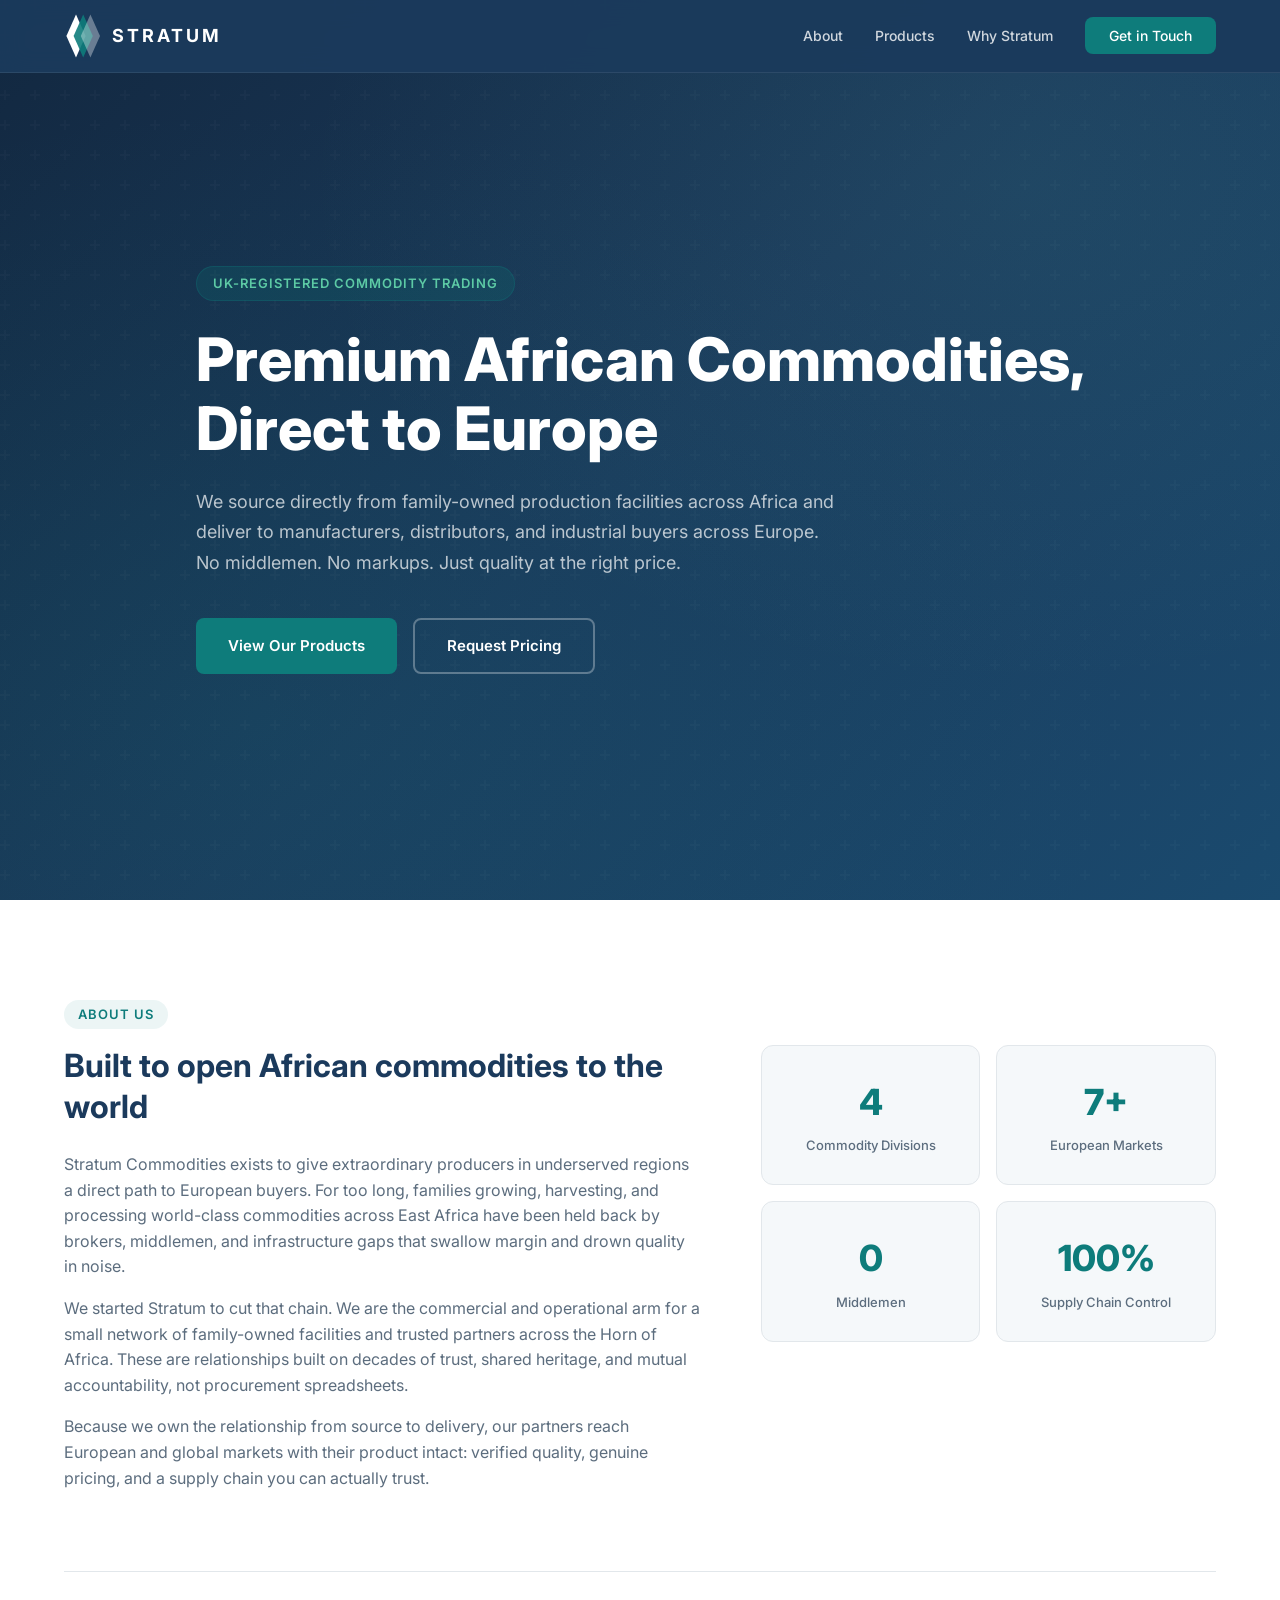
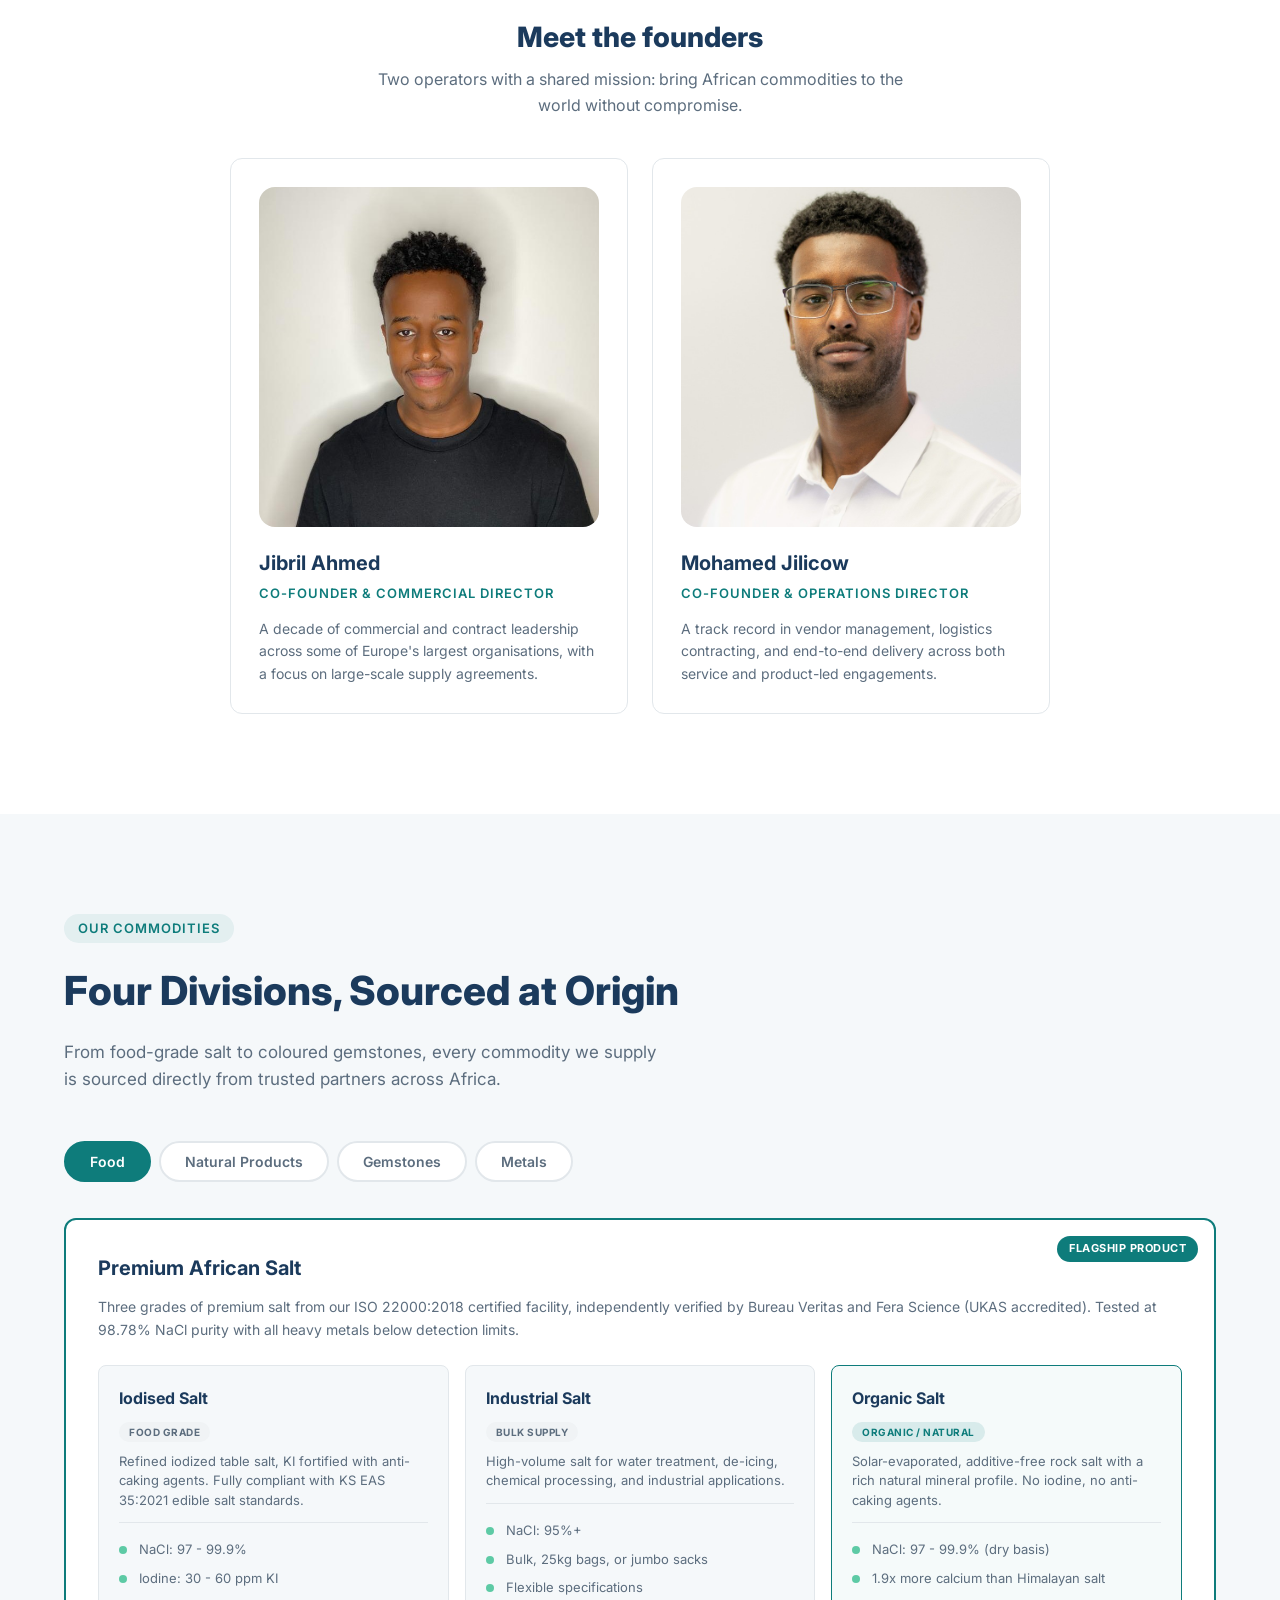
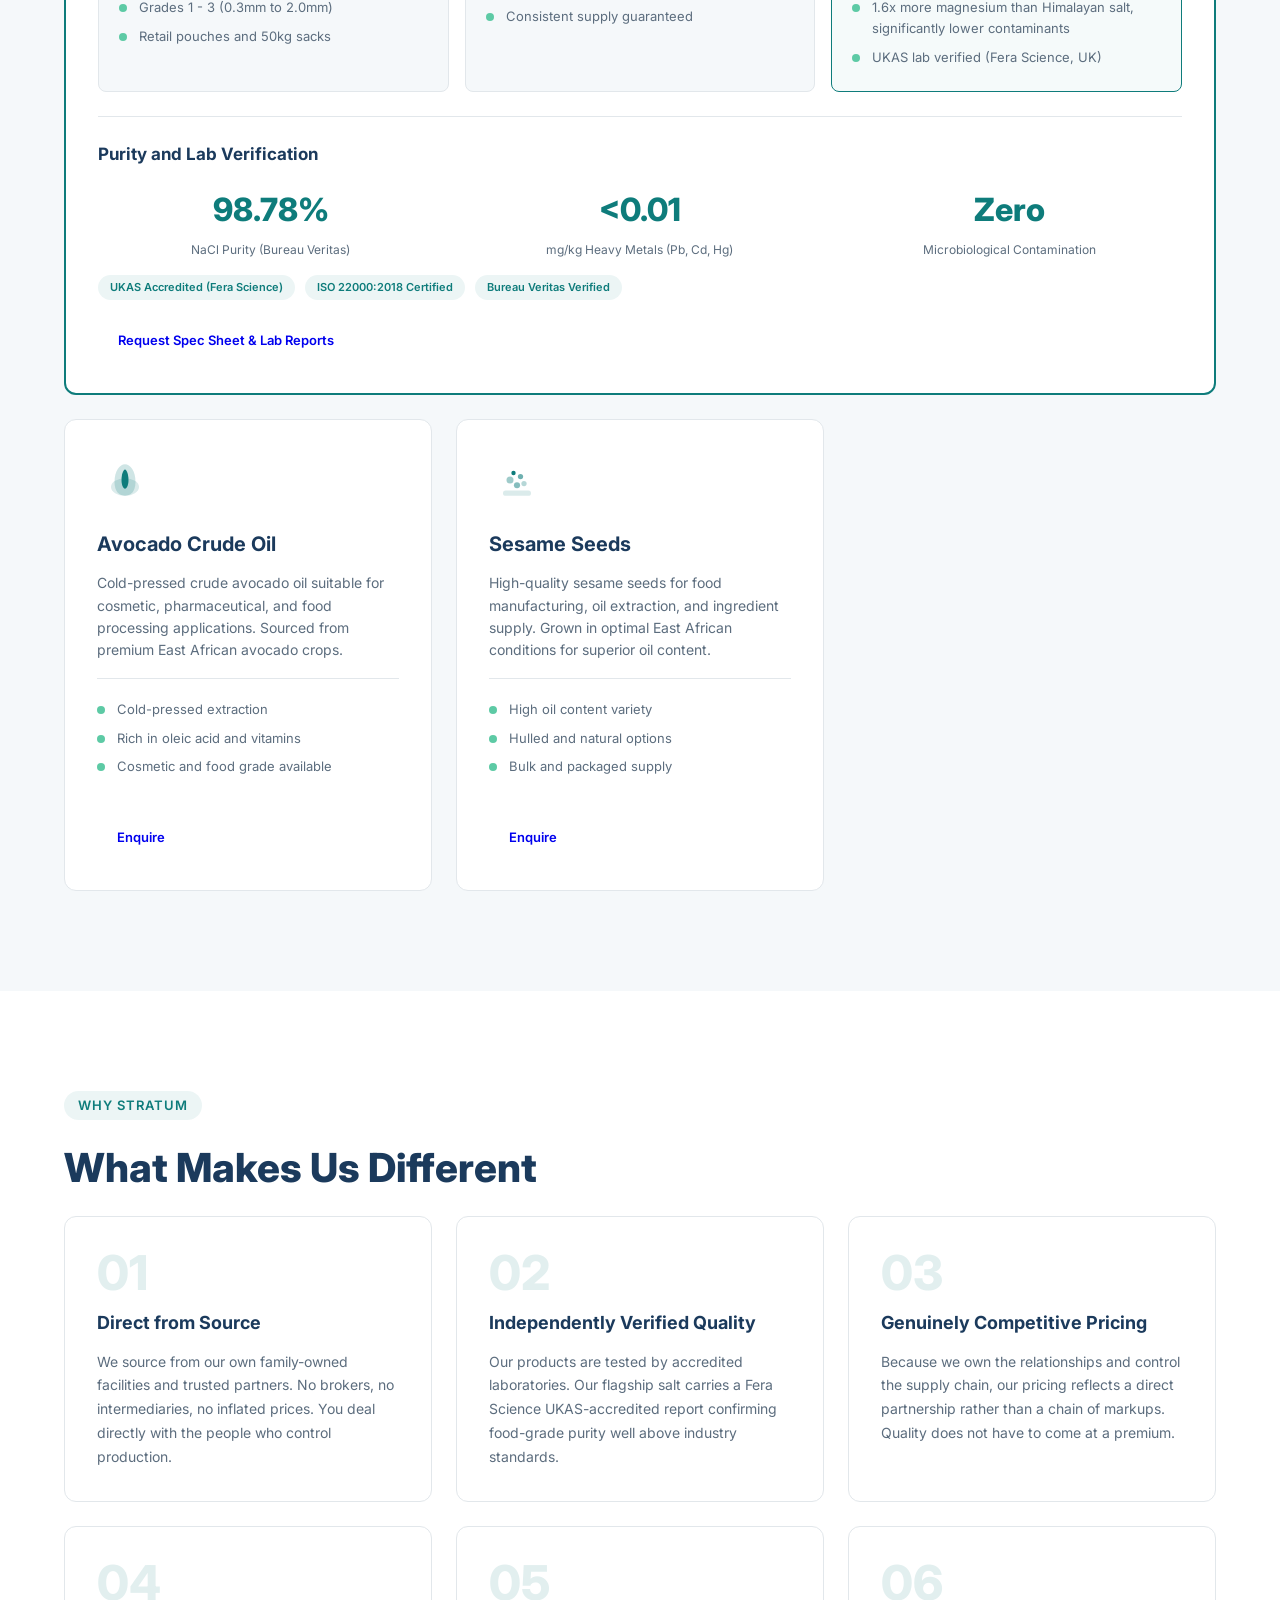
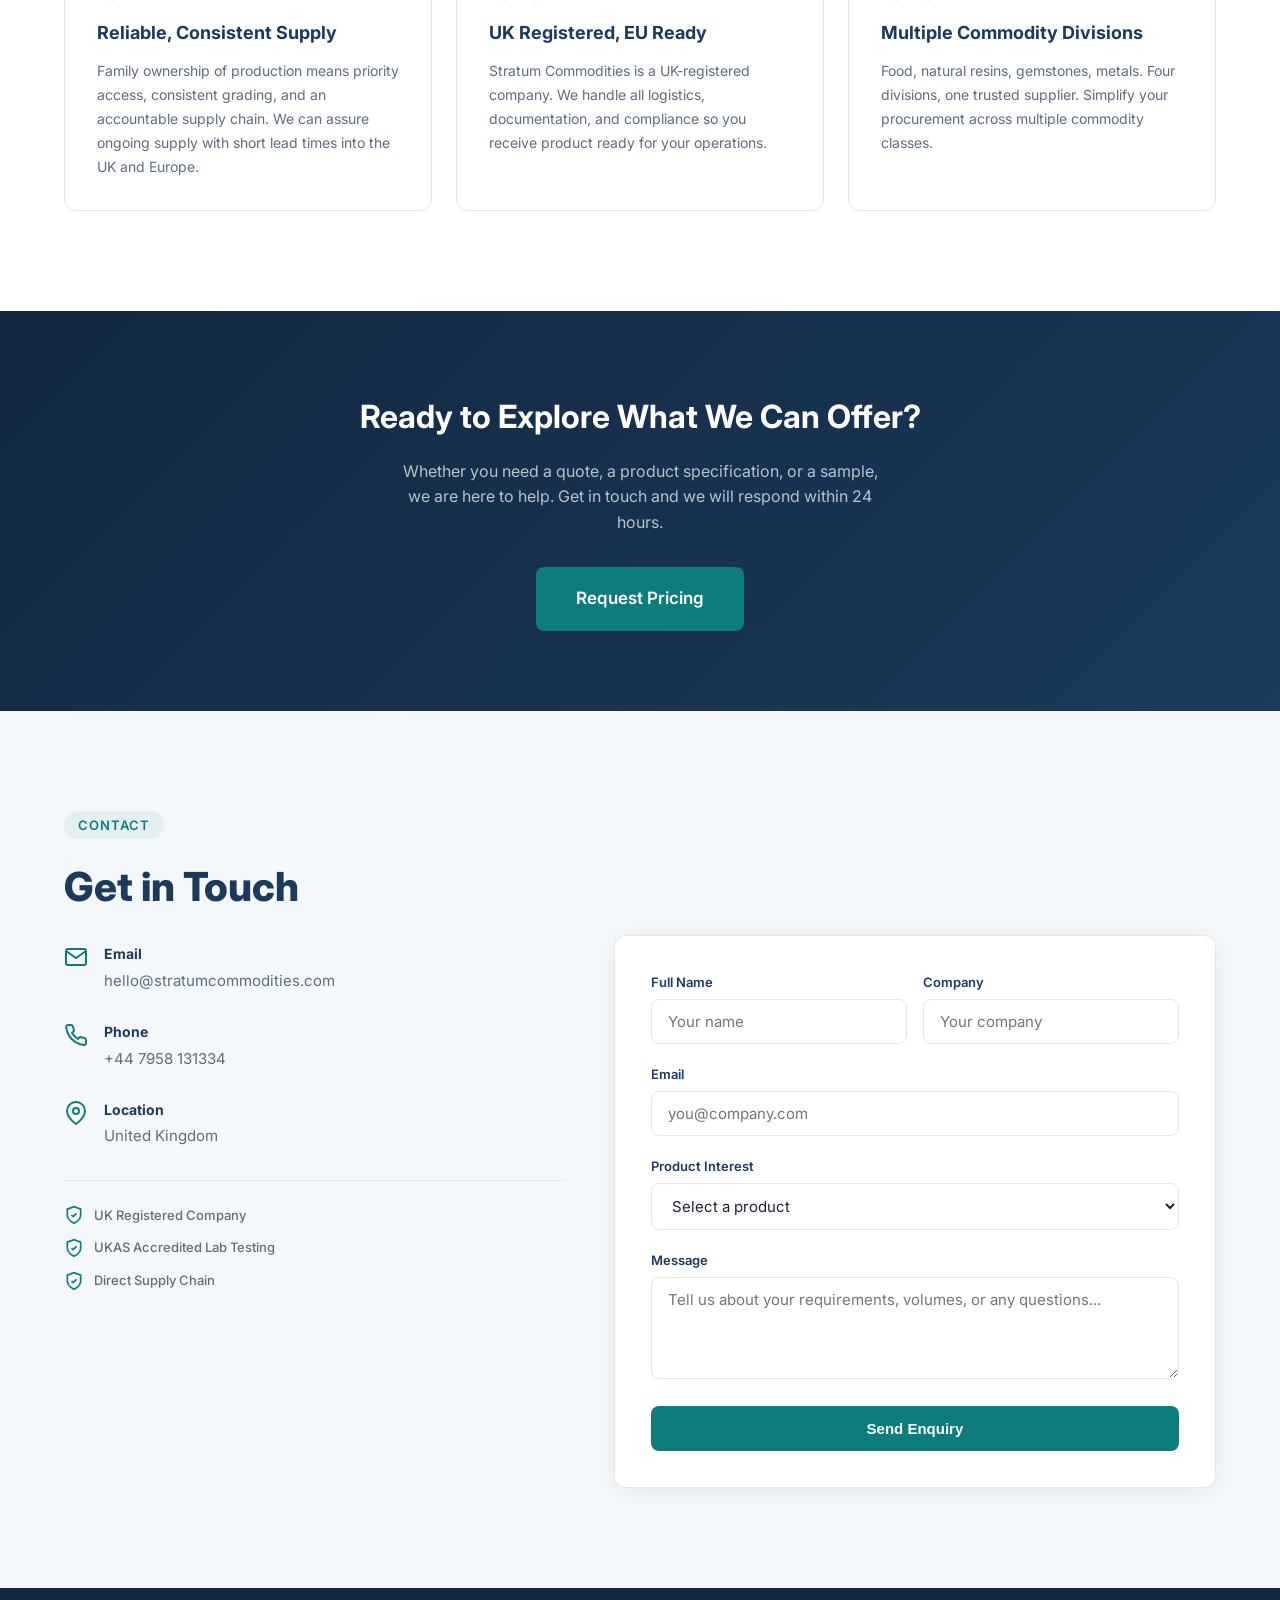
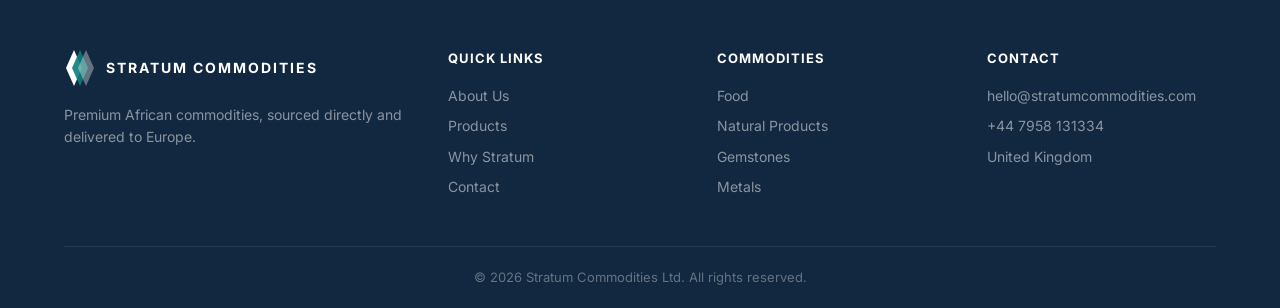
==== commit 717afce7: "Add founders section to About with narrative + two founder cards - New About headline "Built to open" ====
--- a/index.html
+++ b/index.html
@@ -54,11 +54,10 @@
     <div class="section-label">About Us</div>
     <div class="about-grid">
       <div class="about-text">
-        <h2>Built on Direct Relationships, Not Brokered Deals</h2>
-        <p>Stratum Commodities Ltd is a UK-registered commodity trading company established to connect premium African raw materials with European buyers.</p>
-        <p>Unlike traditional brokers, we work directly with family-owned production facilities and trusted partners across East Africa. These are relationships built on decades of trust, shared heritage, and mutual accountability.</p>
-        <p>Because we control the supply chain from source to delivery, we eliminate the markups and inefficiencies that come with intermediaries. The result is genuinely competitive pricing on independently verified, high-quality products.</p>
-        <p>We are the trading and outreach arm for a network of family businesses and close associates, each specialising in a specific commodity. This gives us deep expertise and reliable supply across multiple product lines.</p>
+        <h2>Built to open African commodities to the world</h2>
+        <p>Stratum Commodities exists to give extraordinary producers in underserved regions a direct path to European buyers. For too long, families growing, harvesting, and processing world-class commodities across East Africa have been held back by brokers, middlemen, and infrastructure gaps that swallow margin and drown quality in noise.</p>
+        <p>We started Stratum to cut that chain. We are the commercial and operational arm for a small network of family-owned facilities and trusted partners across the Horn of Africa. These are relationships built on decades of trust, shared heritage, and mutual accountability, not procurement spreadsheets.</p>
+        <p>Because we own the relationship from source to delivery, our partners reach European and global markets with their product intact: verified quality, genuine pricing, and a supply chain you can actually trust.</p>
       </div>
       <div class="about-stats">
         <div class="stat-card">
@@ -77,6 +76,33 @@
           <div class="stat-number">100%</div>
           <div class="stat-label">Supply Chain Control</div>
         </div>
+      </div>
+    </div>
+
+    <div class="founders-divider"></div>
+
+    <div class="founders-header">
+      <h3 class="founders-title">Meet the founders</h3>
+      <p class="founders-sub">Two operators with a shared mission: bring African commodities to the world without compromise.</p>
+    </div>
+
+    <div class="founders-grid">
+      <div class="founder-card">
+        <div class="founder-photo-wrap">
+          <img class="founder-photo" src="images/jibril.jpg" alt="Jibril Ahmed, Co-Founder &amp; Commercial Director">
+        </div>
+        <h4 class="founder-name">Jibril Ahmed</h4>
+        <p class="founder-title">Co-Founder &amp; Commercial Director</p>
+        <p class="founder-tagline">A decade of commercial and contract leadership across some of Europe's largest organisations, with a focus on large-scale supply agreements.</p>
+      </div>
+
+      <div class="founder-card">
+        <div class="founder-photo-wrap">
+          <img class="founder-photo" src="images/mohamed.jpg" alt="Mohamed Jilicow, Co-Founder &amp; Operations Director">
+        </div>
+        <h4 class="founder-name">Mohamed Jilicow</h4>
+        <p class="founder-title">Co-Founder &amp; Operations Director</p>
+        <p class="founder-tagline">A track record in vendor management, logistics contracting, and end-to-end delivery across both service and product-led engagements.</p>
       </div>
     </div>
   </div>
@@ -341,6 +367,21 @@
           <a href="#contact" class="btn btn-small">Enquire</a>
         </div>
 
+        <div class="product-card">
+          <div class="product-icon">
+            <svg viewBox="0 0 64 64" fill="none" xmlns="http://www.w3.org/2000/svg"><rect x="12" y="18" width="40" height="28" rx="4" fill="#0E7C7B" opacity="0.15"/><rect x="16" y="22" width="32" height="20" rx="2" fill="#0E7C7B" opacity="0.25"/><text x="22" y="38" font-size="12" fill="#0E7C7B" font-weight="bold" font-family="Inter, sans-serif">Cu</text></svg>
+          </div>
+          <h3>Copper Concentrate</h3>
+          <p>High-grade copper concentrate from East African mining operations. Assayed at 31.77% Cu, well above typical commercial concentrate grades (usually 25 to 28% Cu), which translates to lower transport and smelter costs per tonne of contained copper.</p>
+          <ul class="product-specs">
+            <li>31.77% Cu content (independently assayed)</li>
+            <li>Above typical 25 to 28% commercial grade</li>
+            <li>Suitable for smelting and refining</li>
+            <li>Full provenance documentation</li>
+          </ul>
+          <a href="#contact" class="btn btn-small">Enquire</a>
+        </div>
+
       </div>
     </div>
 
@@ -485,6 +526,7 @@
             <optgroup label="Metals">
               <option value="iron-ore">Iron Ore</option>
               <option value="lithium-brine">Lithium Brine</option>
+              <option value="copper-concentrate">Copper Concentrate</option>
             </optgroup>
             <option value="multiple">Multiple Products</option>
           </select>
--- a/style.css
+++ b/style.css
@@ -161,6 +161,57 @@
 .stat-number { font-size: 36px; font-weight: 800; color: var(--teal); }
 .stat-label { font-size: 13px; color: var(--grey-600); font-weight: 500; margin-top: 4px; }
 
+/* ---- FOUNDERS ---- */
+.founders-divider {
+  height: 1px; background: var(--grey-200);
+  margin: 64px 0 48px;
+}
+.founders-header { text-align: center; margin-bottom: 40px; }
+.founders-title {
+  font-size: 28px; font-weight: 800; color: var(--navy);
+  margin-bottom: 12px; line-height: 1.25;
+}
+.founders-sub {
+  font-size: 16px; color: var(--grey-600);
+  max-width: 560px; margin: 0 auto;
+}
+.founders-grid {
+  display: grid; grid-template-columns: 1fr 1fr;
+  gap: 24px; max-width: 820px; margin: 0 auto;
+}
+.founder-card {
+  background: var(--white); border-radius: var(--radius);
+  padding: 28px; border: 1px solid var(--grey-200);
+  transition: var(--transition);
+  text-align: left;
+}
+.founder-card:hover {
+  box-shadow: var(--shadow-lg); transform: translateY(-4px);
+  border-color: transparent;
+}
+.founder-photo-wrap {
+  width: 100%; aspect-ratio: 1 / 1; overflow: hidden;
+  border-radius: 16px; margin-bottom: 20px;
+  background: var(--light-bg);
+}
+.founder-photo {
+  width: 100%; height: 100%; object-fit: cover;
+  display: block;
+}
+.founder-name {
+  font-size: 20px; font-weight: 700; color: var(--navy);
+  margin-bottom: 4px;
+}
+.founder-title {
+  font-size: 13px; font-weight: 600; color: var(--teal);
+  text-transform: uppercase; letter-spacing: 1px;
+  margin-bottom: 14px;
+}
+.founder-tagline {
+  font-size: 14px; color: var(--grey-600);
+  line-height: 1.6; margin: 0;
+}
+
 /* ---- CATEGORY TABS ---- */
 .category-tabs {
   display: flex; gap: 8px; margin-bottom: 36px; flex-wrap: wrap;
@@ -404,6 +455,8 @@
   .contact-grid { grid-template-columns: 1fr; }
   .footer-grid { grid-template-columns: 1fr 1fr; gap: 32px; }
   .products-grid, .why-grid { grid-template-columns: 1fr; }
+  .founders-grid { grid-template-columns: 1fr; max-width: 460px; }
+  .founders-divider { margin: 48px 0 32px; }
 }
 
 @media (max-width: 640px) {
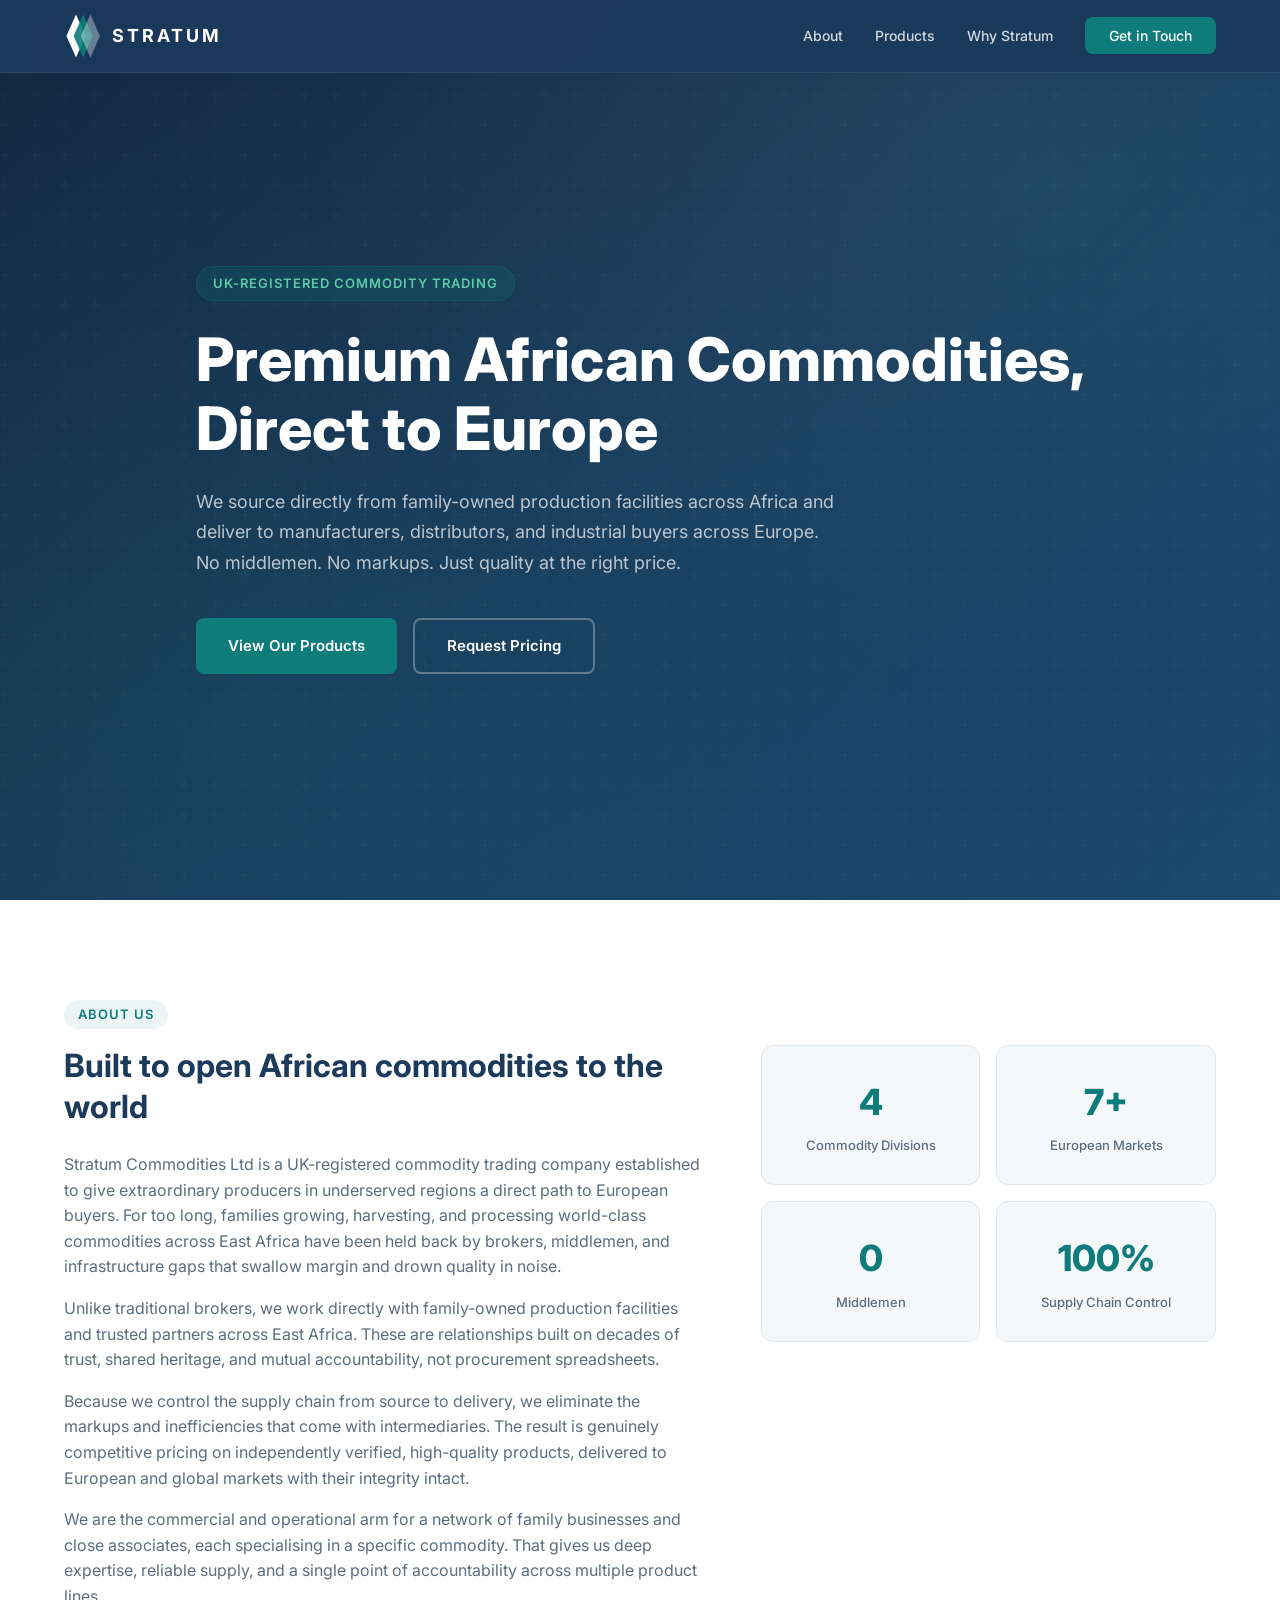
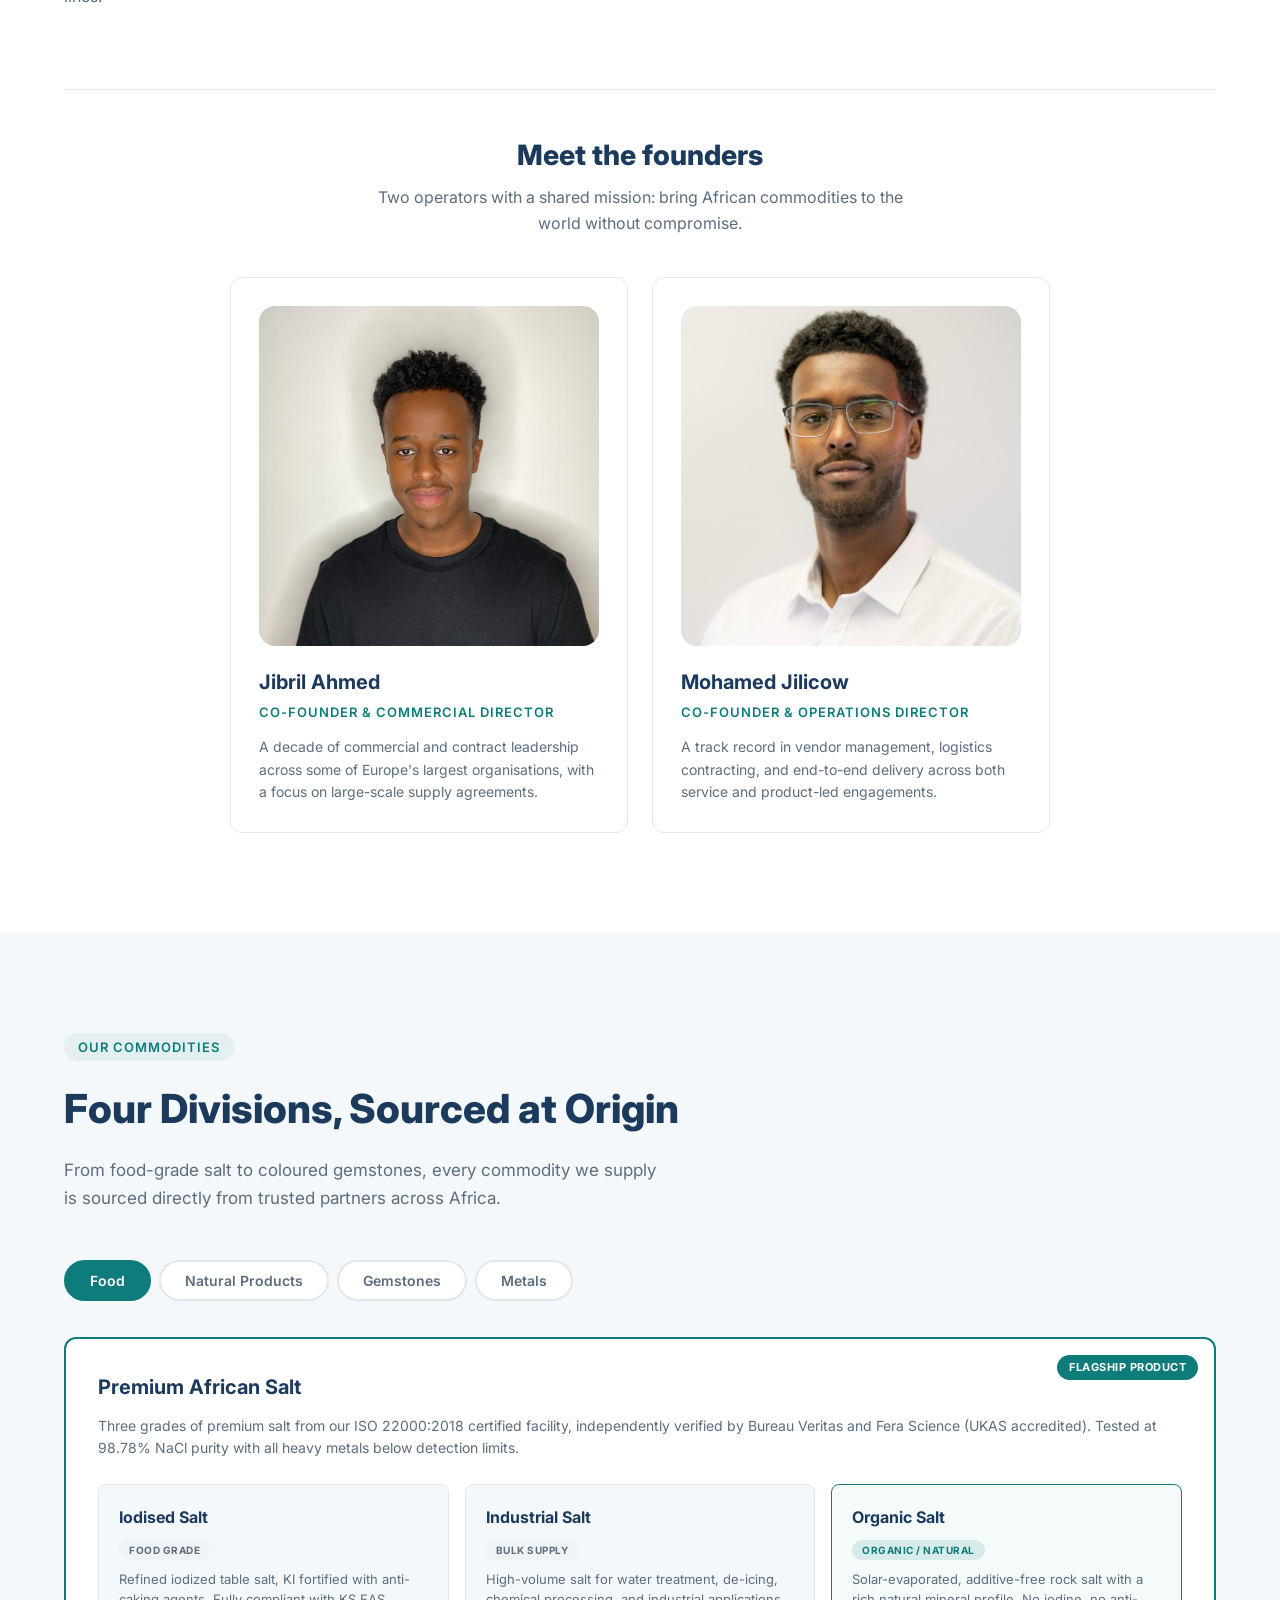
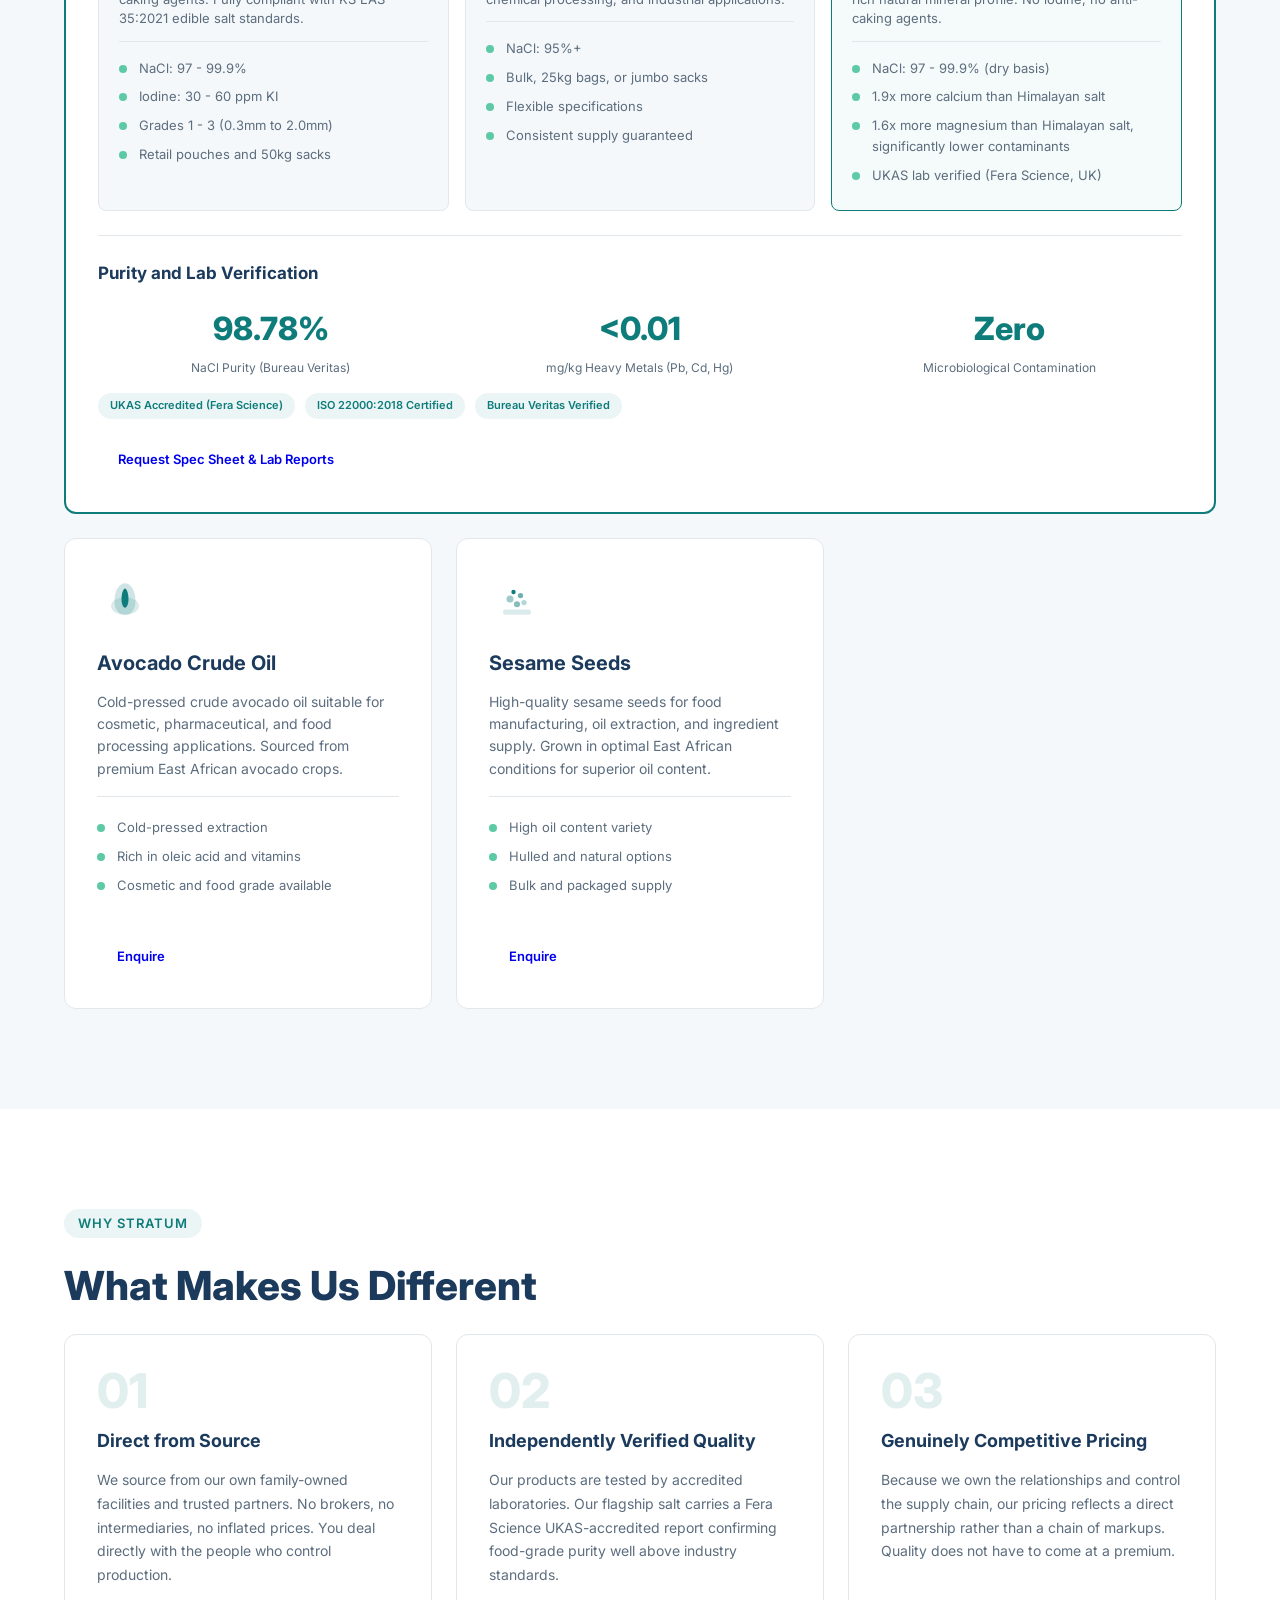
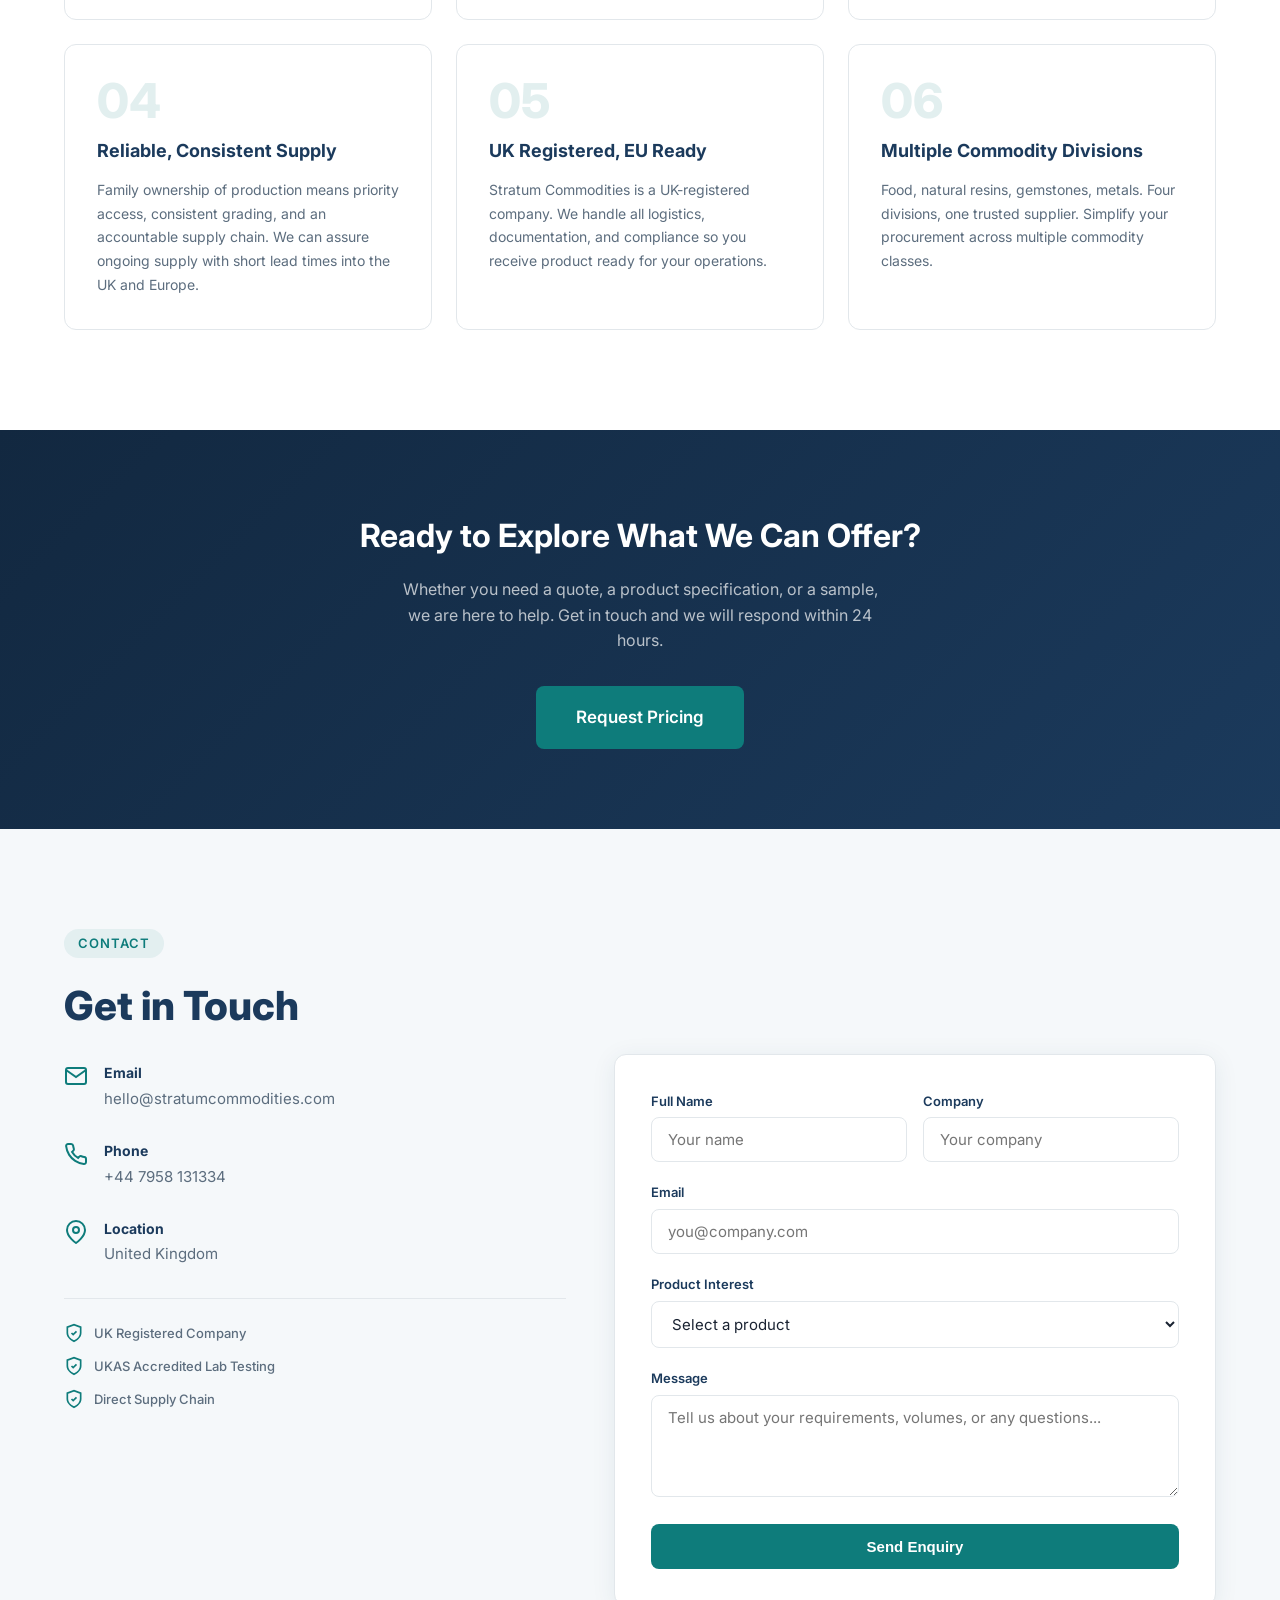
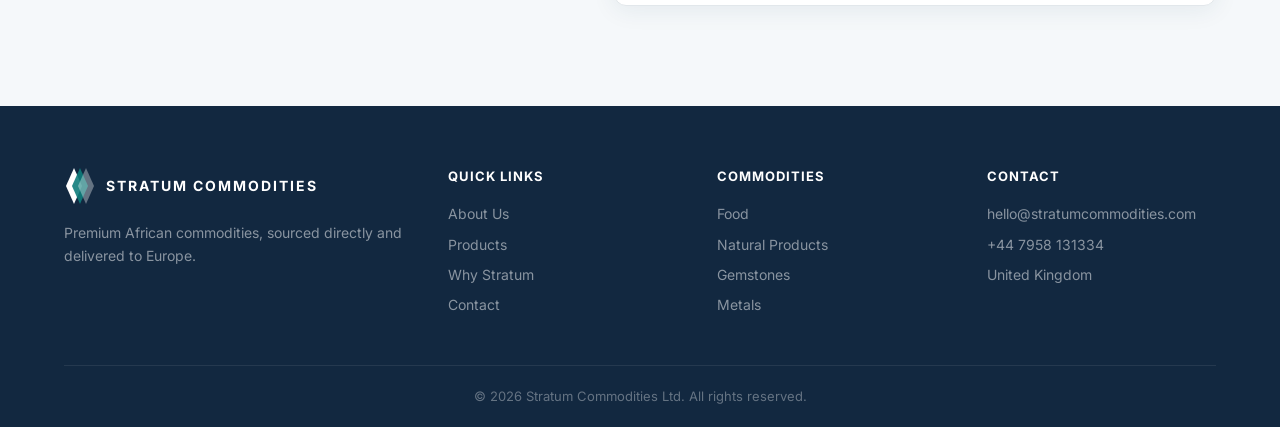
==== commit 22206c1a: "Blend About narrative with previous version's structure Keeps new mission-led headline but restores " ====
--- a/index.html
+++ b/index.html
@@ -55,9 +55,10 @@
     <div class="about-grid">
       <div class="about-text">
         <h2>Built to open African commodities to the world</h2>
-        <p>Stratum Commodities exists to give extraordinary producers in underserved regions a direct path to European buyers. For too long, families growing, harvesting, and processing world-class commodities across East Africa have been held back by brokers, middlemen, and infrastructure gaps that swallow margin and drown quality in noise.</p>
-        <p>We started Stratum to cut that chain. We are the commercial and operational arm for a small network of family-owned facilities and trusted partners across the Horn of Africa. These are relationships built on decades of trust, shared heritage, and mutual accountability, not procurement spreadsheets.</p>
-        <p>Because we own the relationship from source to delivery, our partners reach European and global markets with their product intact: verified quality, genuine pricing, and a supply chain you can actually trust.</p>
+        <p>Stratum Commodities Ltd is a UK-registered commodity trading company established to give extraordinary producers in underserved regions a direct path to European buyers. For too long, families growing, harvesting, and processing world-class commodities across East Africa have been held back by brokers, middlemen, and infrastructure gaps that swallow margin and drown quality in noise.</p>
+        <p>Unlike traditional brokers, we work directly with family-owned production facilities and trusted partners across East Africa. These are relationships built on decades of trust, shared heritage, and mutual accountability, not procurement spreadsheets.</p>
+        <p>Because we control the supply chain from source to delivery, we eliminate the markups and inefficiencies that come with intermediaries. The result is genuinely competitive pricing on independently verified, high-quality products, delivered to European and global markets with their integrity intact.</p>
+        <p>We are the commercial and operational arm for a network of family businesses and close associates, each specialising in a specific commodity. That gives us deep expertise, reliable supply, and a single point of accountability across multiple product lines.</p>
       </div>
       <div class="about-stats">
         <div class="stat-card">
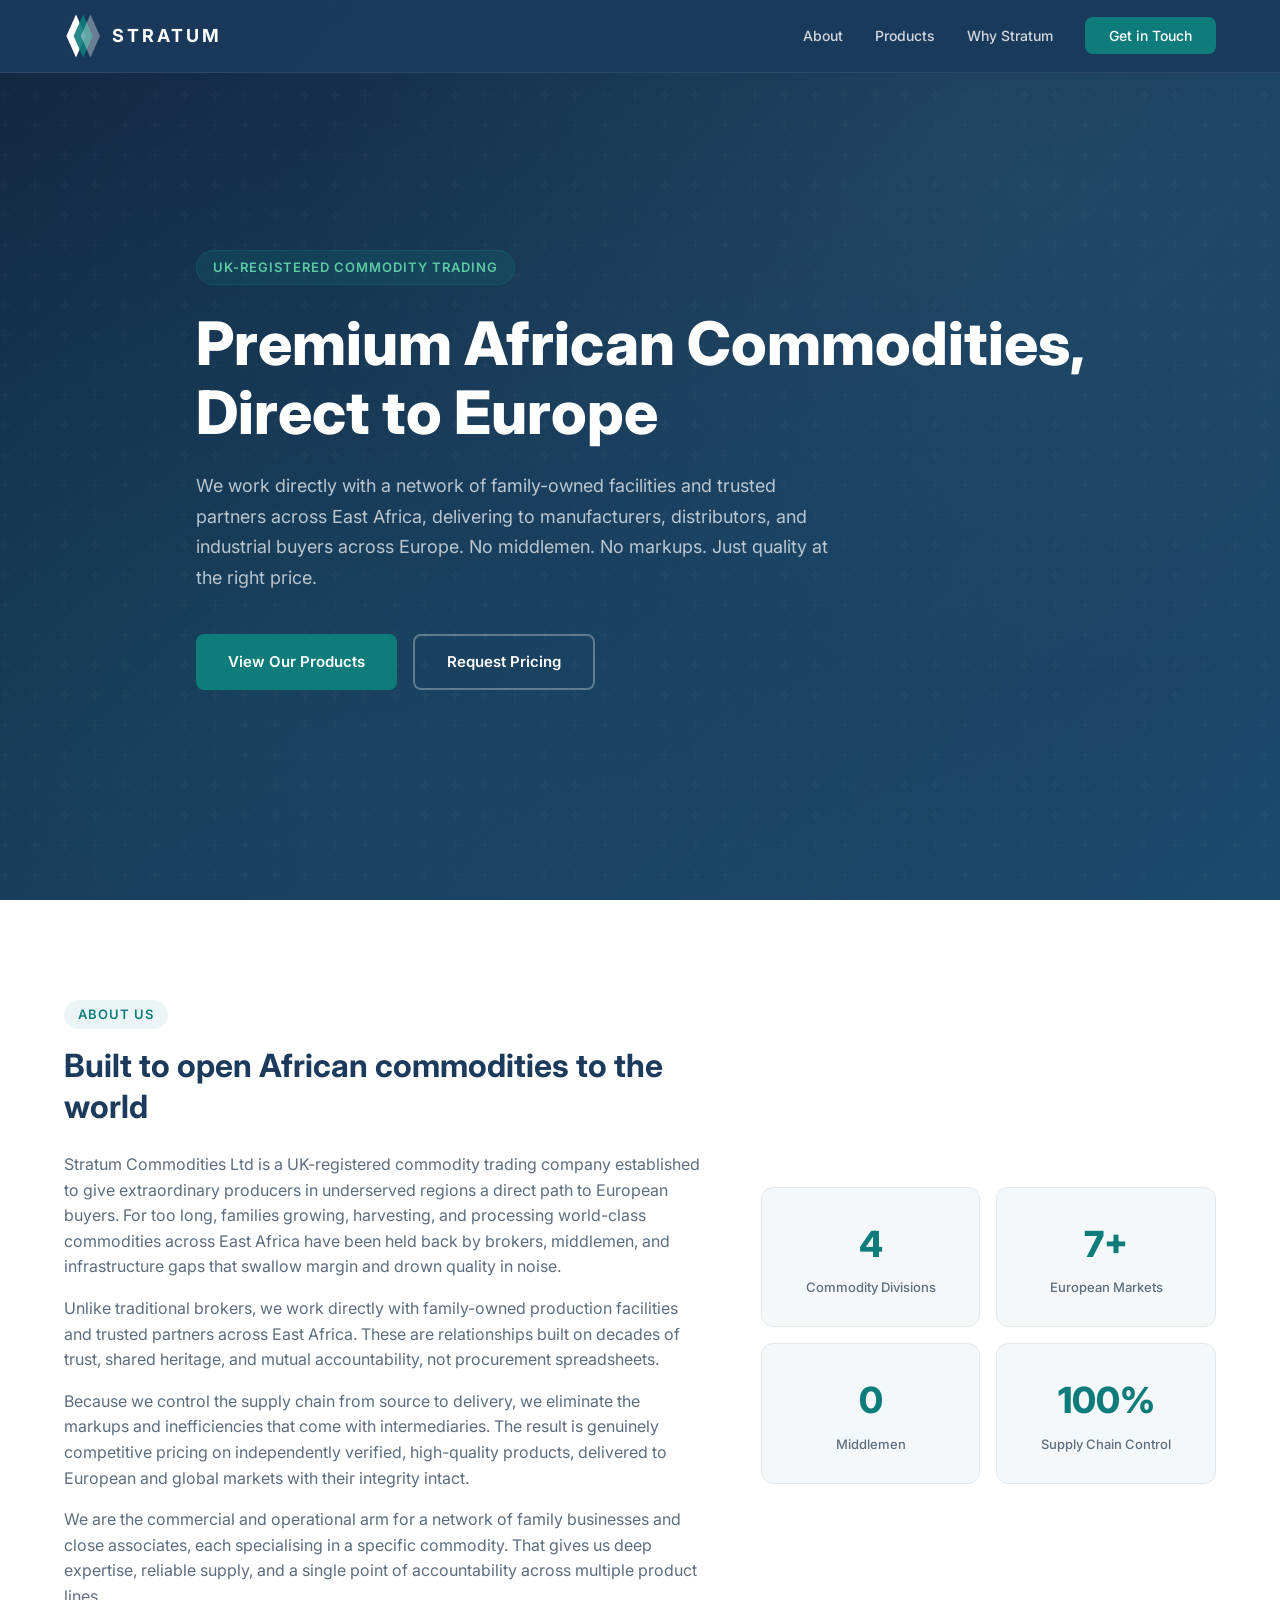
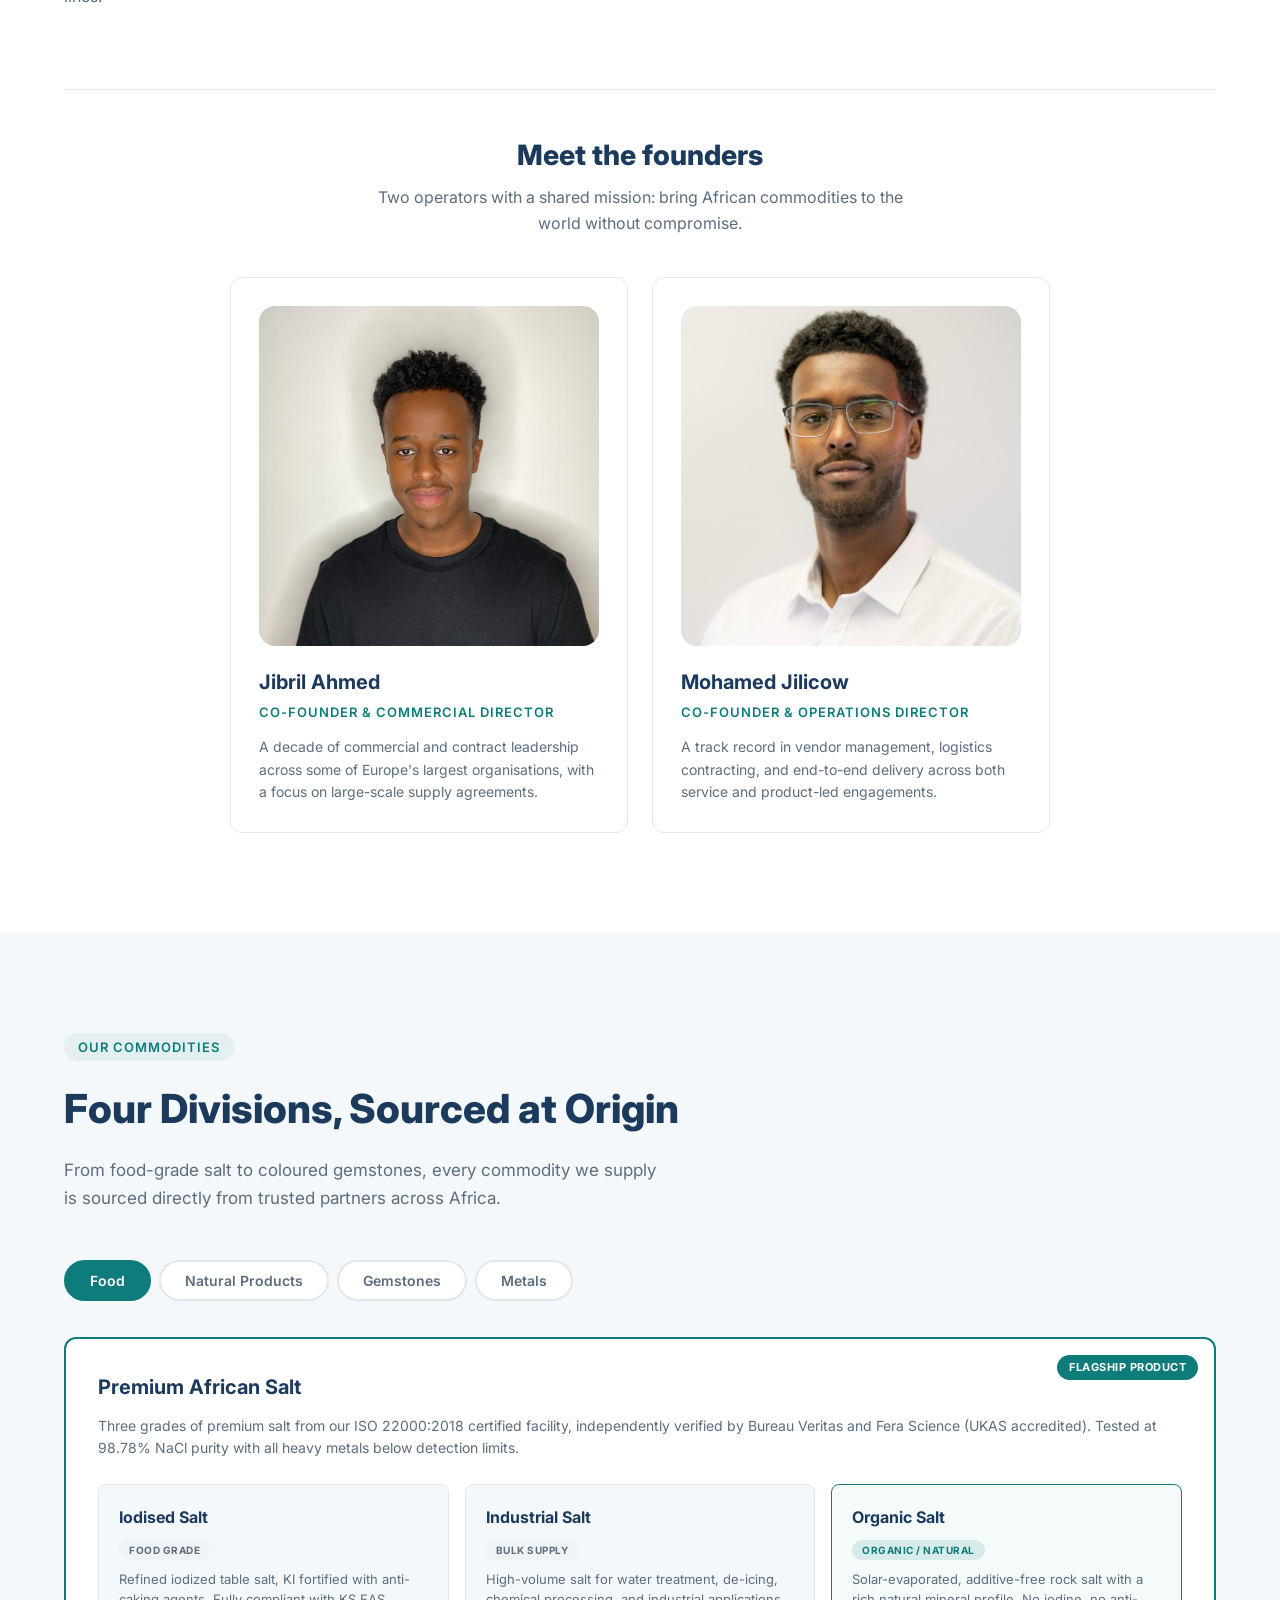
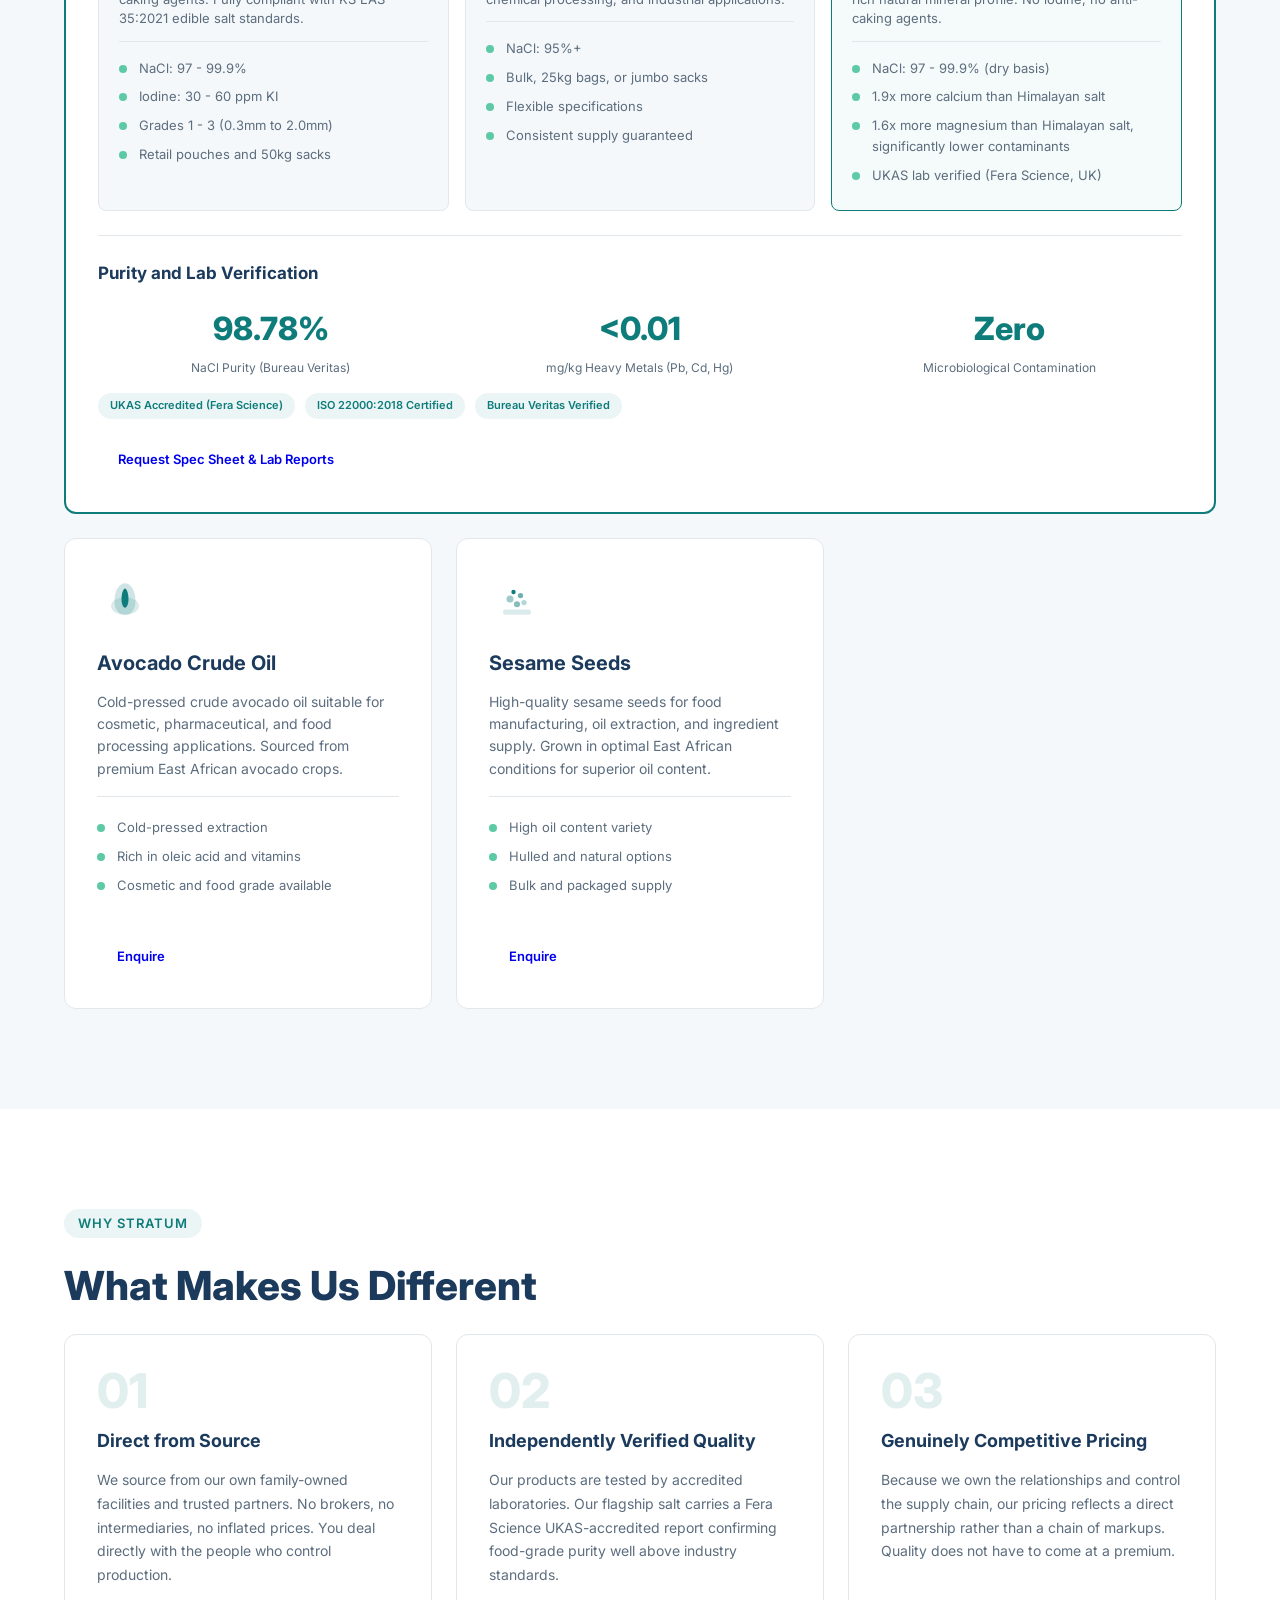
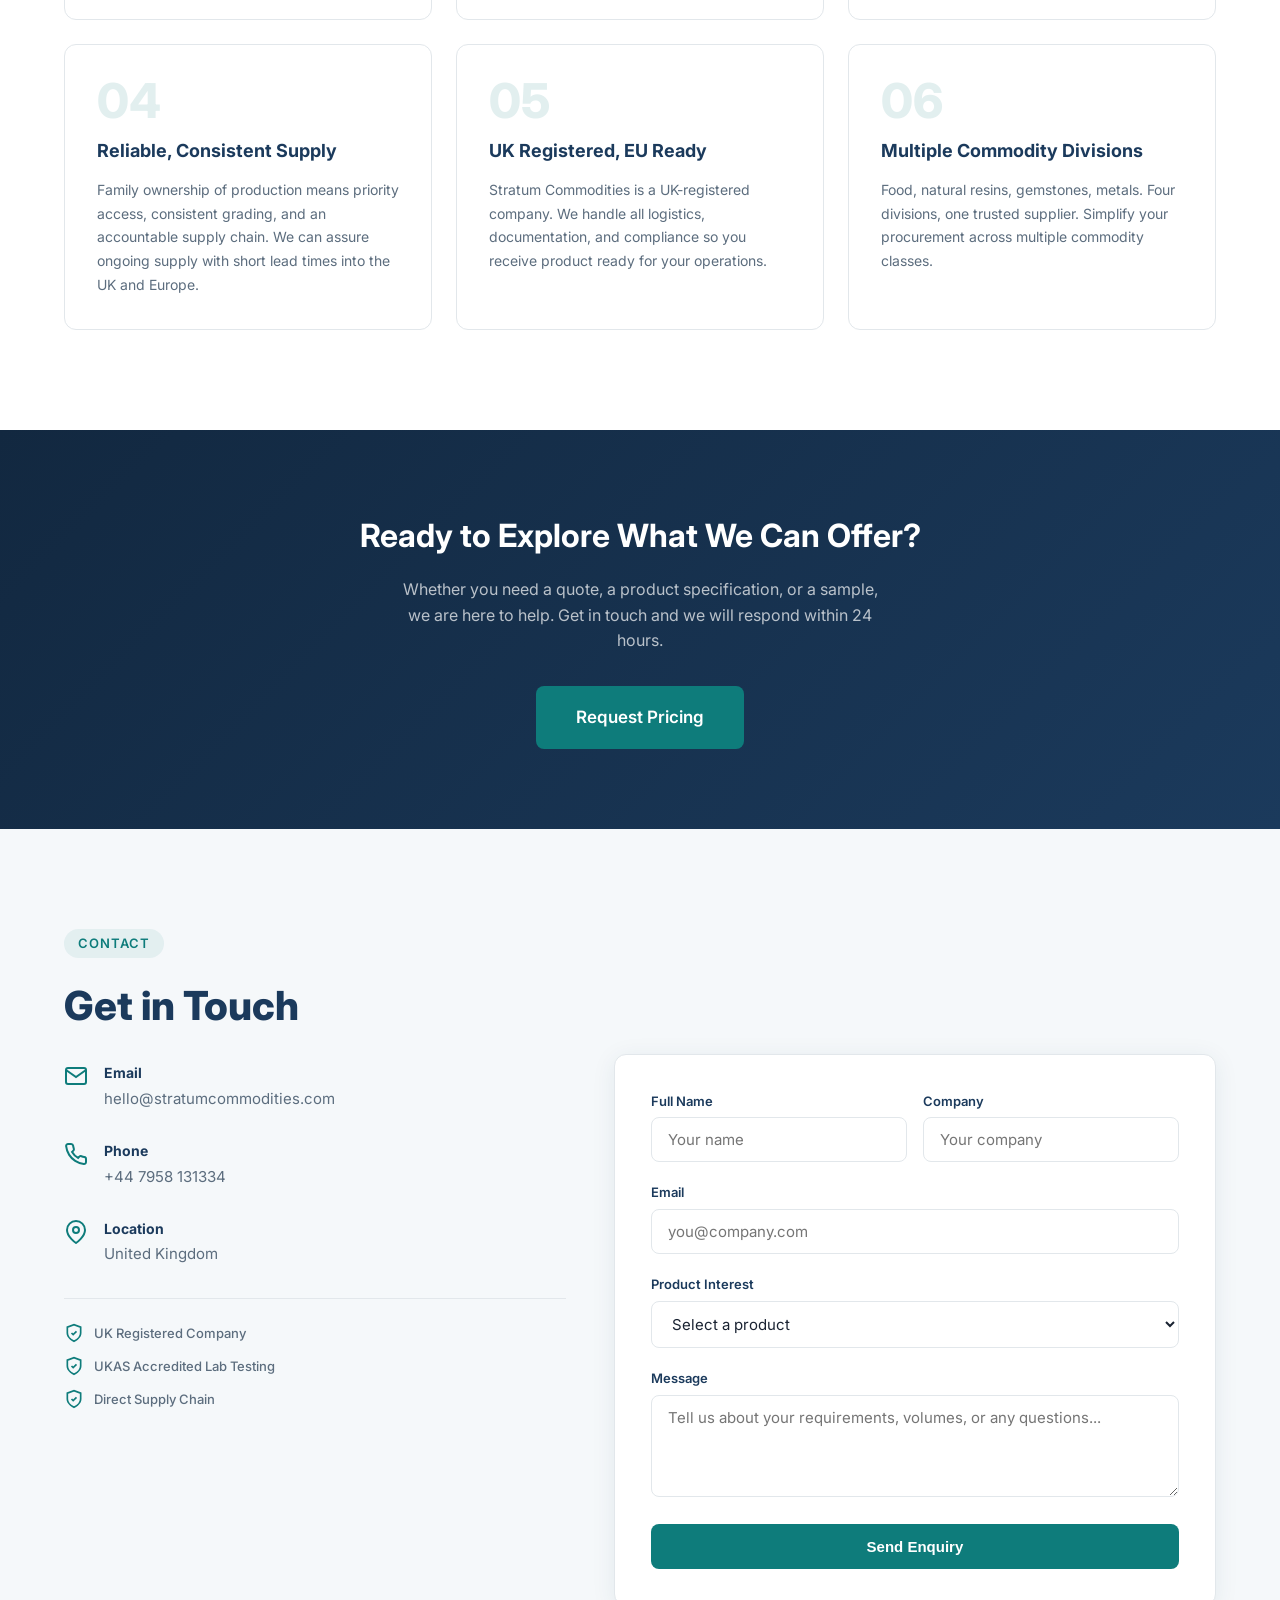
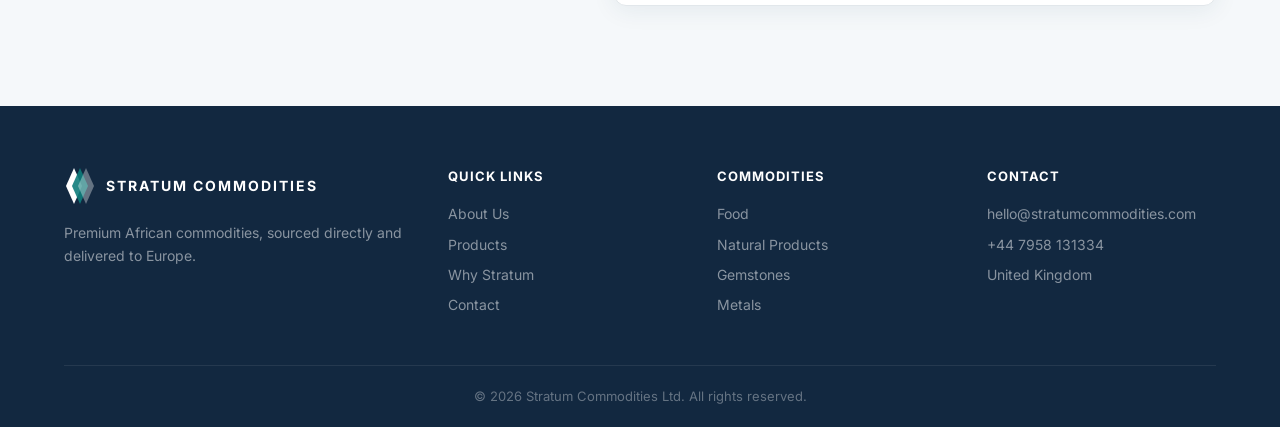
==== commit f453e9b5: "Update hero sub-copy: network of trusted partners across East Africa" ====
--- a/index.html
+++ b/index.html
@@ -40,7 +40,7 @@
   <div class="hero-content">
     <p class="hero-tag">UK-Registered Commodity Trading</p>
     <h1>Premium African Commodities,<br>Direct to Europe</h1>
-    <p class="hero-sub">We source directly from family-owned production facilities across Africa and deliver to manufacturers, distributors, and industrial buyers across Europe. No middlemen. No markups. Just quality at the right price.</p>
+    <p class="hero-sub">We work directly with a network of family-owned facilities and trusted partners across East Africa, delivering to manufacturers, distributors, and industrial buyers across Europe. No middlemen. No markups. Just quality at the right price.</p>
     <div class="hero-btns">
       <a href="#products" class="btn btn-primary">View Our Products</a>
       <a href="#contact" class="btn btn-outline">Request Pricing</a>
--- a/style.css
+++ b/style.css
@@ -148,7 +148,7 @@
 }
 
 /* ---- ABOUT ---- */
-.about-grid { display: grid; grid-template-columns: 1.4fr 1fr; gap: 60px; align-items: start; }
+.about-grid { display: grid; grid-template-columns: 1.4fr 1fr; gap: 60px; align-items: center; }
 .about-text h2 { font-size: 32px; color: var(--navy); margin-bottom: 24px; line-height: 1.3; }
 .about-text p { color: var(--grey-600); margin-bottom: 16px; font-size: 16px; }
 
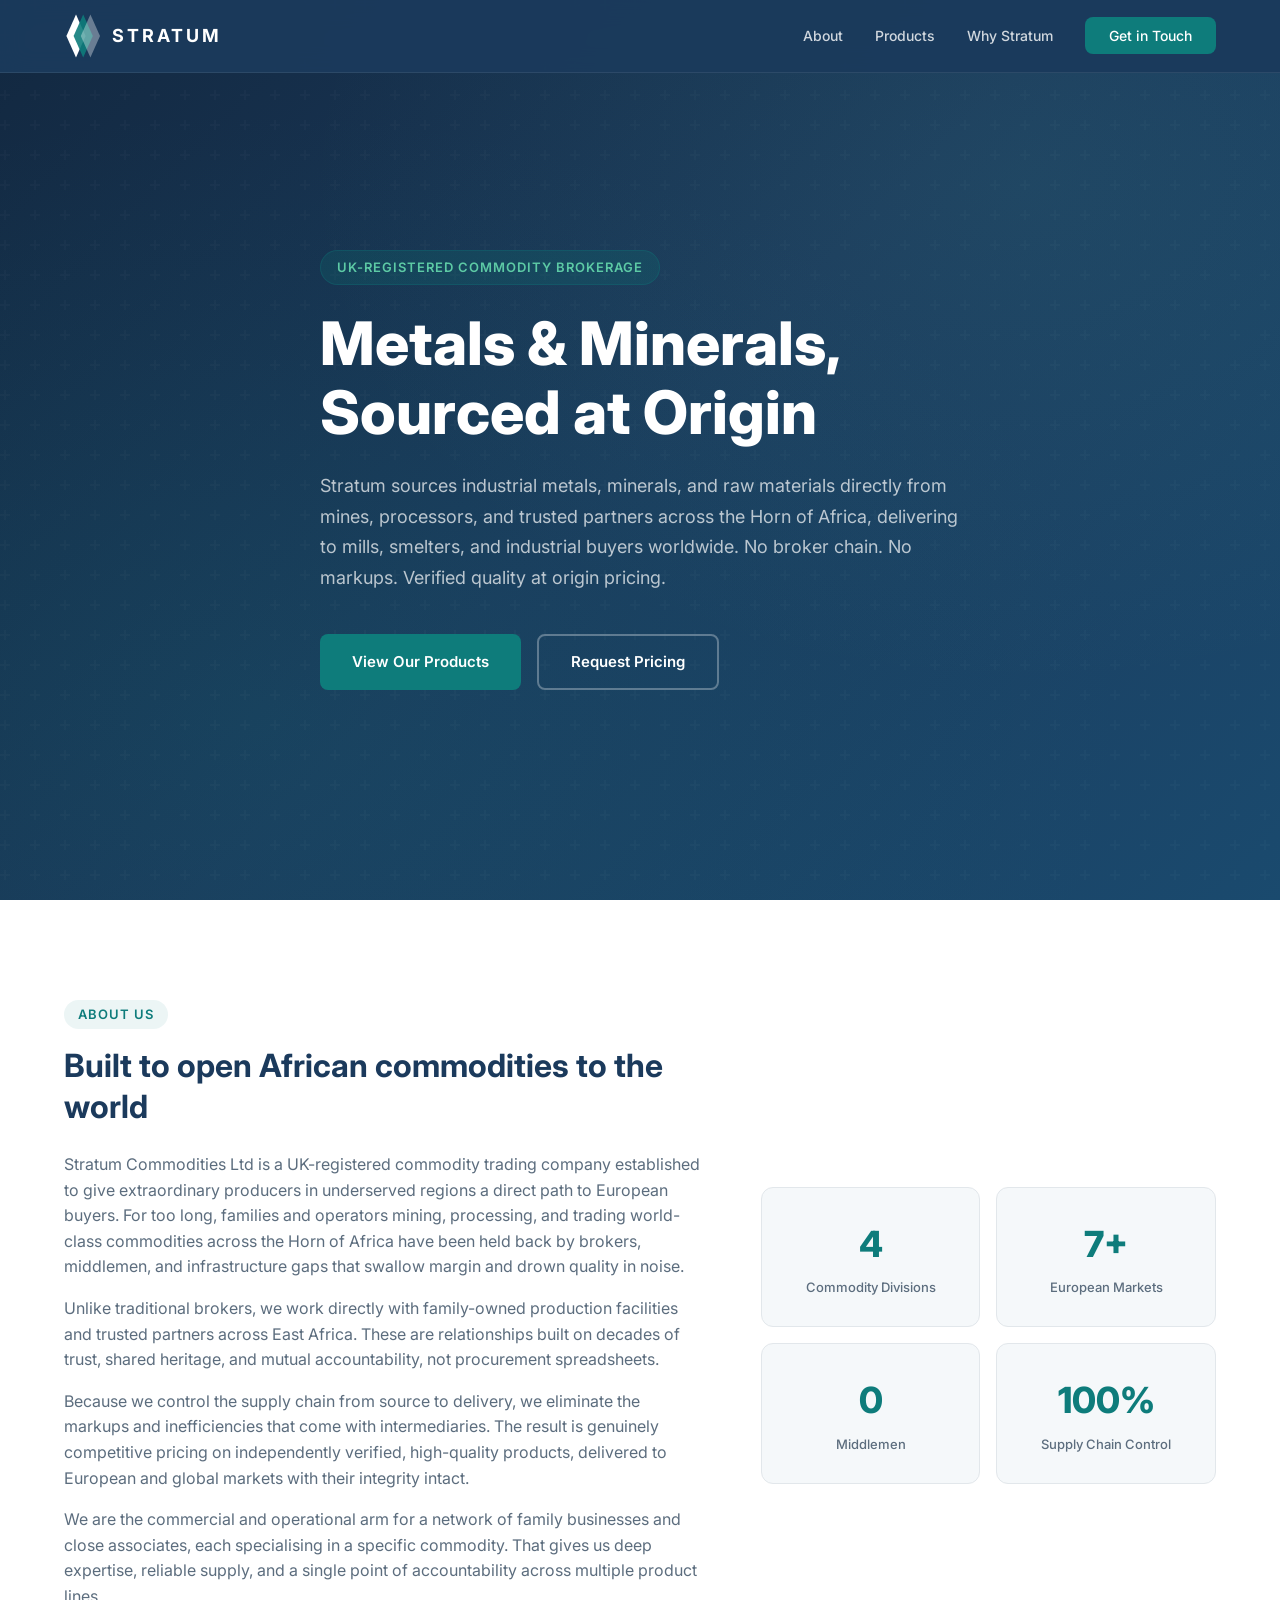
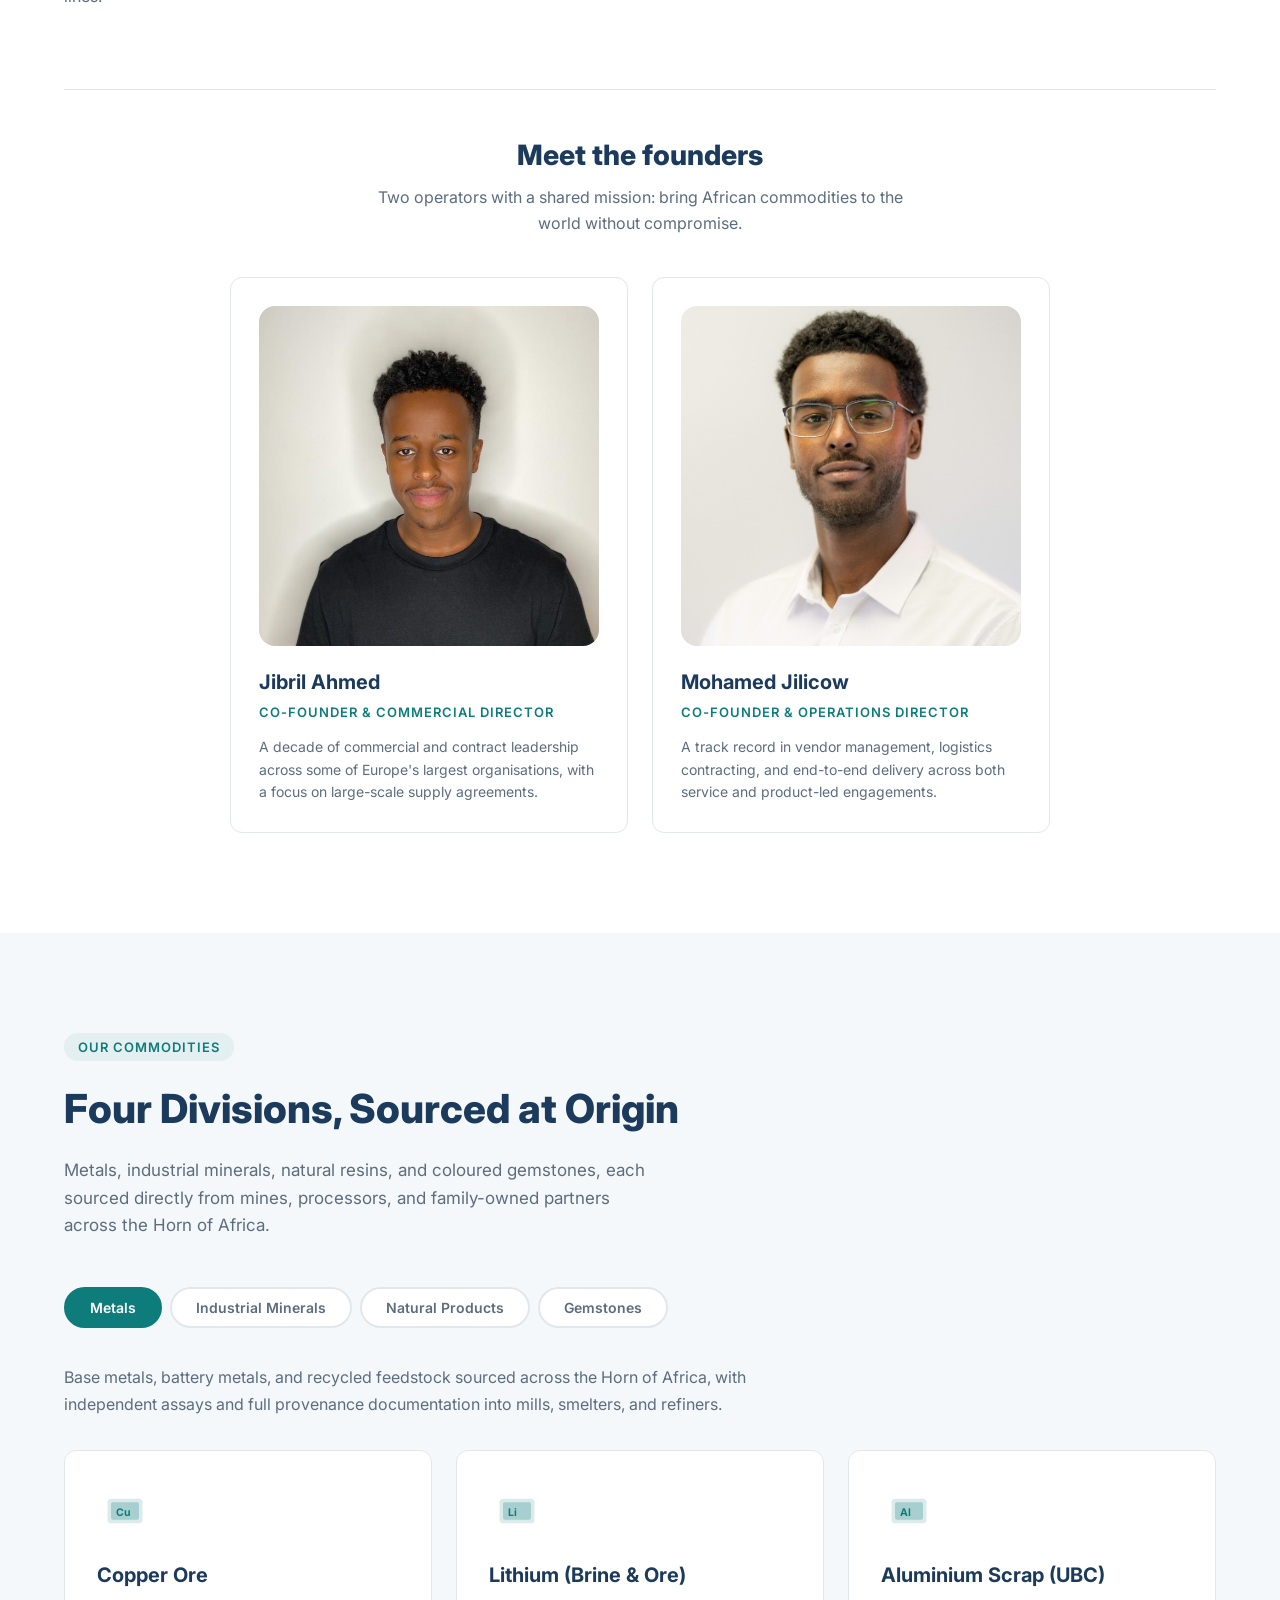
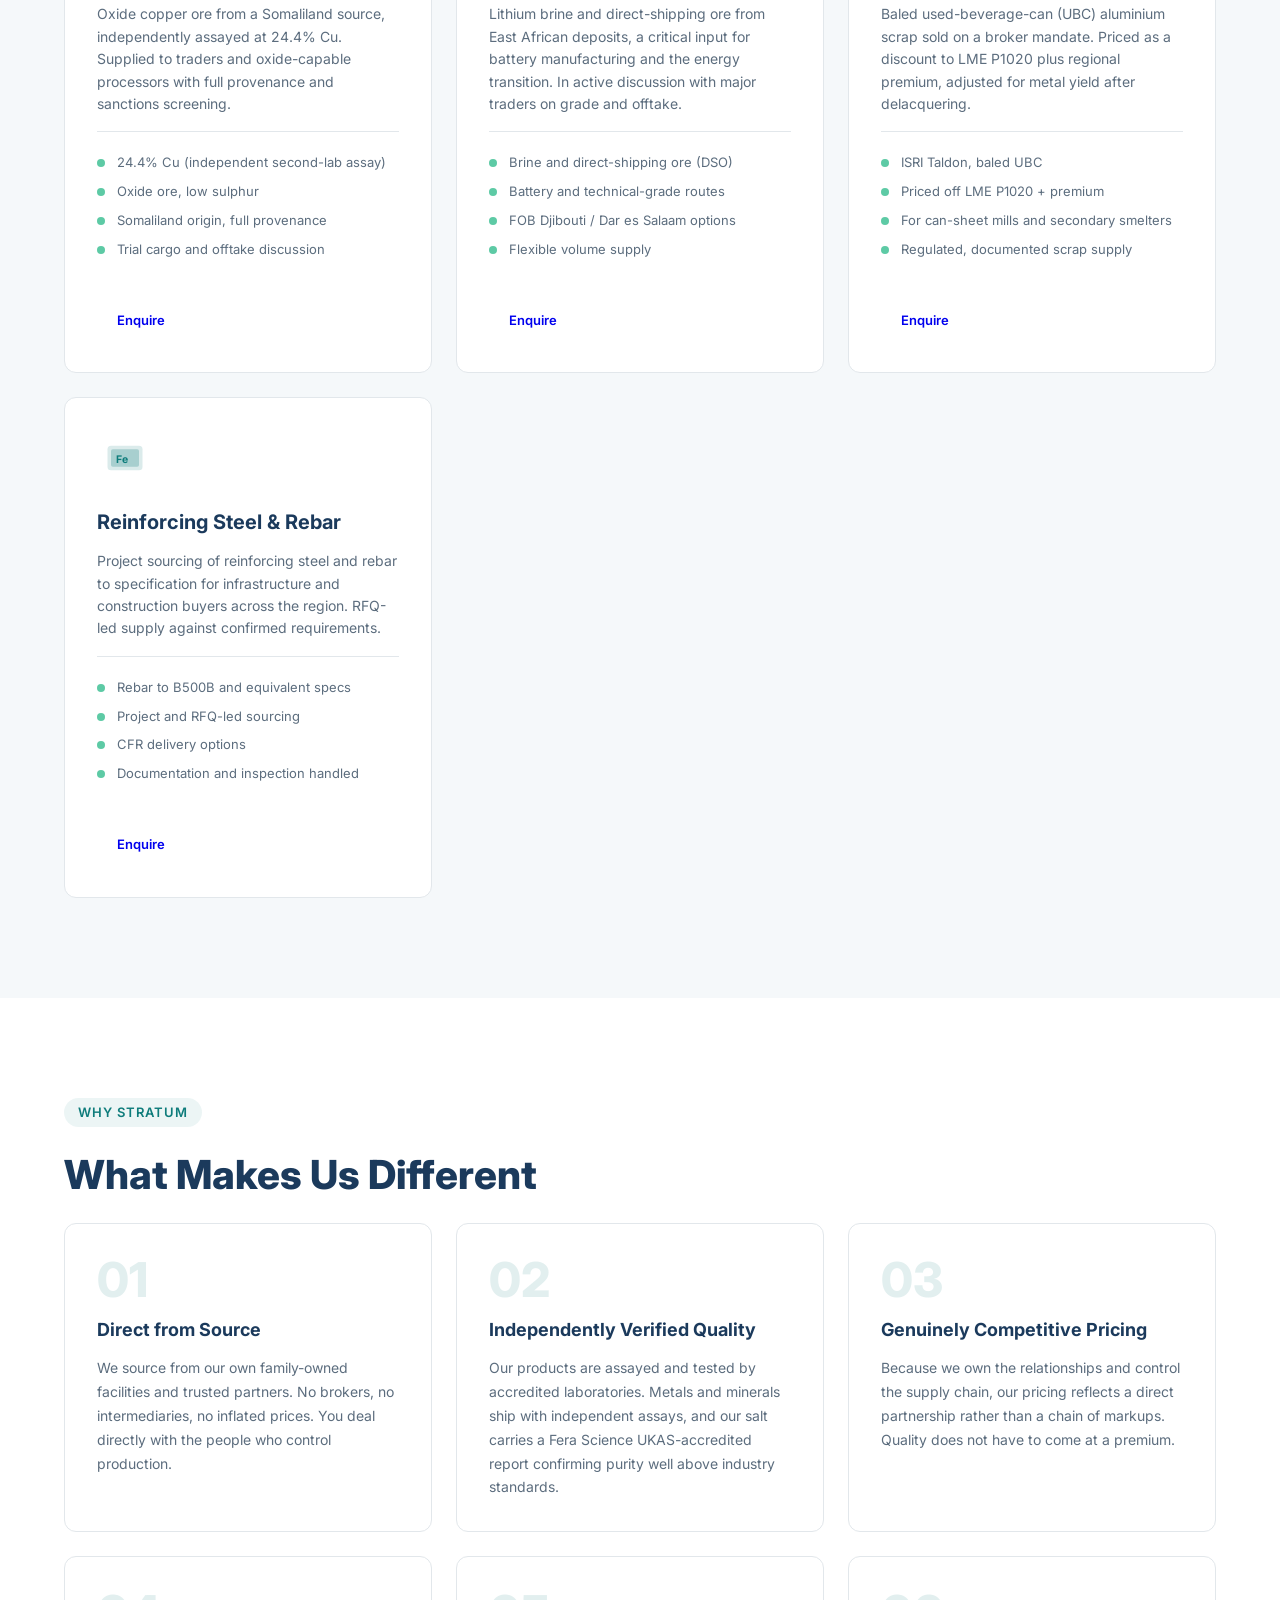
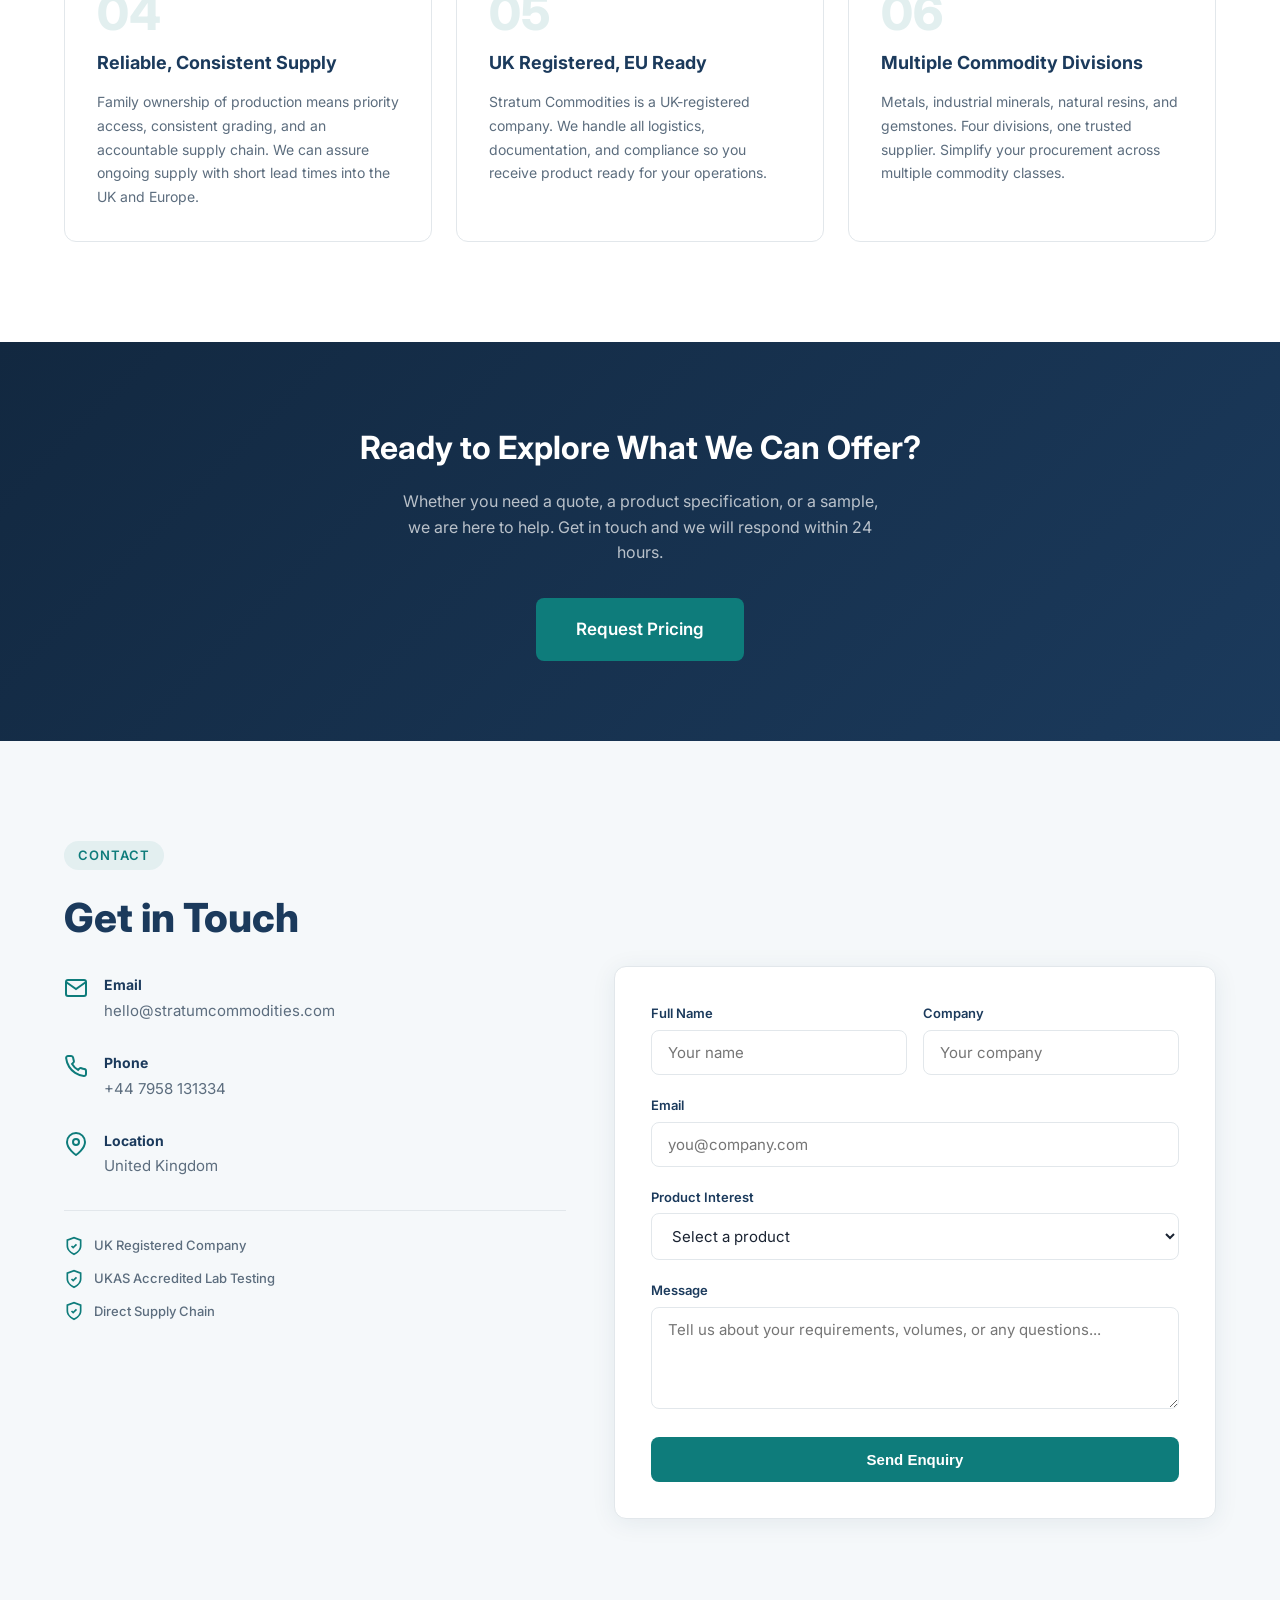
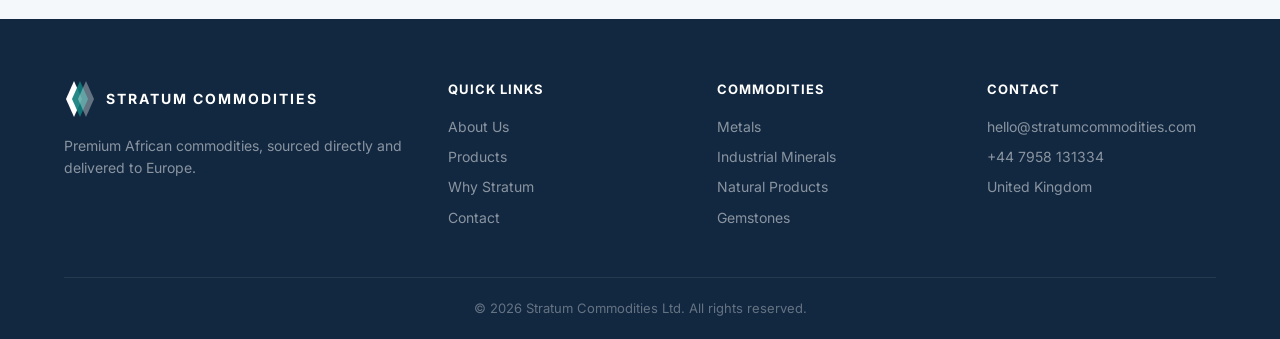
==== commit f4376f0c: "Refocus homepage on metals + industrial minerals, drop food - Reposition around metals-led, Horn of " ====
--- a/index.html
+++ b/index.html
@@ -3,8 +3,8 @@
 <head>
   <meta charset="UTF-8">
   <meta name="viewport" content="width=device-width, initial-scale=1.0">
-  <title>Stratum Commodities | Premium African Commodities, Direct to Europe</title>
-  <meta name="description" content="Stratum Commodities is a UK-registered commodity trading company supplying premium African food commodities, natural resins, coloured gemstones, and industrial metals directly from Africa to European markets.">
+  <title>Stratum Commodities | Metals, Minerals &amp; Raw Materials from the Horn of Africa</title>
+  <meta name="description" content="Stratum Commodities is a UK-registered commodity brokerage supplying industrial metals, minerals, natural resins, and coloured gemstones sourced directly from the Horn of Africa to European and global buyers.">
   <link rel="preconnect" href="https://fonts.googleapis.com">
   <link href="https://fonts.googleapis.com/css2?family=Inter:wght@400;500;600;700;800&display=swap" rel="stylesheet">
   <link rel="stylesheet" href="style.css">
@@ -38,9 +38,9 @@
 <section id="hero">
   <div class="hero-overlay"></div>
   <div class="hero-content">
-    <p class="hero-tag">UK-Registered Commodity Trading</p>
-    <h1>Premium African Commodities,<br>Direct to Europe</h1>
-    <p class="hero-sub">We work directly with a network of family-owned facilities and trusted partners across East Africa, delivering to manufacturers, distributors, and industrial buyers across Europe. No middlemen. No markups. Just quality at the right price.</p>
+    <p class="hero-tag">UK-Registered Commodity Brokerage</p>
+    <h1>Metals &amp; Minerals,<br>Sourced at Origin</h1>
+    <p class="hero-sub">Stratum sources industrial metals, minerals, and raw materials directly from mines, processors, and trusted partners across the Horn of Africa, delivering to mills, smelters, and industrial buyers worldwide. No broker chain. No markups. Verified quality at origin pricing.</p>
     <div class="hero-btns">
       <a href="#products" class="btn btn-primary">View Our Products</a>
       <a href="#contact" class="btn btn-outline">Request Pricing</a>
@@ -55,7 +55,7 @@
     <div class="about-grid">
       <div class="about-text">
         <h2>Built to open African commodities to the world</h2>
-        <p>Stratum Commodities Ltd is a UK-registered commodity trading company established to give extraordinary producers in underserved regions a direct path to European buyers. For too long, families growing, harvesting, and processing world-class commodities across East Africa have been held back by brokers, middlemen, and infrastructure gaps that swallow margin and drown quality in noise.</p>
+        <p>Stratum Commodities Ltd is a UK-registered commodity trading company established to give extraordinary producers in underserved regions a direct path to European buyers. For too long, families and operators mining, processing, and trading world-class commodities across the Horn of Africa have been held back by brokers, middlemen, and infrastructure gaps that swallow margin and drown quality in noise.</p>
         <p>Unlike traditional brokers, we work directly with family-owned production facilities and trusted partners across East Africa. These are relationships built on decades of trust, shared heritage, and mutual accountability, not procurement spreadsheets.</p>
         <p>Because we control the supply chain from source to delivery, we eliminate the markups and inefficiencies that come with intermediaries. The result is genuinely competitive pricing on independently verified, high-quality products, delivered to European and global markets with their integrity intact.</p>
         <p>We are the commercial and operational arm for a network of family businesses and close associates, each specialising in a specific commodity. That gives us deep expertise, reliable supply, and a single point of accountability across multiple product lines.</p>
@@ -114,113 +114,77 @@
   <div class="container">
     <div class="section-label">Our Commodities</div>
     <h2 class="section-title">Four Divisions, Sourced at Origin</h2>
-    <p class="section-sub">From food-grade salt to coloured gemstones, every commodity we supply is sourced directly from trusted partners across Africa.</p>
+    <p class="section-sub">Metals, industrial minerals, natural resins, and coloured gemstones, each sourced directly from mines, processors, and family-owned partners across the Horn of Africa.</p>
 
     <!-- Category Tabs -->
     <div class="category-tabs">
-      <button class="category-tab active" data-tab="food" onclick="switchTab('food', this)">Food</button>
+      <button class="category-tab active" data-tab="metals" onclick="switchTab('metals', this)">Metals</button>
+      <button class="category-tab" data-tab="minerals" onclick="switchTab('minerals', this)">Industrial Minerals</button>
       <button class="category-tab" data-tab="natural" onclick="switchTab('natural', this)">Natural Products</button>
       <button class="category-tab" data-tab="gemstones" onclick="switchTab('gemstones', this)">Gemstones</button>
-      <button class="category-tab" data-tab="metals" onclick="switchTab('metals', this)">Metals</button>
-    </div>
-
-    <!-- FOOD TAB -->
-    <div class="tab-content active" id="tab-food">
+    </div>
+
+    <!-- INDUSTRIAL MINERALS TAB -->
+    <div class="tab-content" id="tab-minerals">
+      <p class="tab-intro">Bulk industrial minerals and feedstocks from Ethiopia and the wider Horn of Africa, with independent assays and flexible CIF or FOB supply into Europe, Asia, and the Gulf.</p>
       <div class="products-grid">
 
-        <div class="product-card featured salt-showcase">
-          <div class="product-badge">Flagship Product</div>
-          <h3>Premium African Salt</h3>
-          <p>Three grades of premium salt from our ISO 22000:2018 certified facility, independently verified by Bureau Veritas and Fera Science (UKAS accredited). Tested at 98.78% NaCl purity with all heavy metals below detection limits.</p>
-
-          <div class="salt-types-grid">
-            <div class="salt-type-card">
-              <h4>Iodised Salt</h4>
-              <span class="salt-badge">Food Grade</span>
-              <p>Refined iodized table salt, KI fortified with anti-caking agents. Fully compliant with KS EAS 35:2021 edible salt standards.</p>
-              <ul class="product-specs">
-                <li>NaCl: 97 - 99.9%</li>
-                <li>Iodine: 30 - 60 ppm KI</li>
-                <li>Grades 1 - 3 (0.3mm to 2.0mm)</li>
-                <li>Retail pouches and 50kg sacks</li>
-              </ul>
-            </div>
-
-            <div class="salt-type-card">
-              <h4>Industrial Salt</h4>
-              <span class="salt-badge">Bulk Supply</span>
-              <p>High-volume salt for water treatment, de-icing, chemical processing, and industrial applications.</p>
-              <ul class="product-specs">
-                <li>NaCl: 95%+</li>
-                <li>Bulk, 25kg bags, or jumbo sacks</li>
-                <li>Flexible specifications</li>
-                <li>Consistent supply guaranteed</li>
-              </ul>
-            </div>
-
-            <div class="salt-type-card xinlabi">
-              <h4>Organic Salt</h4>
-              <span class="salt-badge premium">Organic / Natural</span>
-              <p>Solar-evaporated, additive-free rock salt with a rich natural mineral profile. No iodine, no anti-caking agents.</p>
-              <ul class="product-specs">
-                <li>NaCl: 97 - 99.9% (dry basis)</li>
-                <li>1.9x more calcium than Himalayan salt</li>
-                <li>1.6x more magnesium than Himalayan salt, significantly lower contaminants</li>
-                <li>UKAS lab verified (Fera Science, UK)</li>
-              </ul>
-            </div>
-          </div>
-
-          <div class="salt-purity">
-            <h4>Purity and Lab Verification</h4>
-            <div class="purity-stats">
-              <div class="purity-item">
-                <span class="purity-number">98.78%</span>
-                <span class="purity-label">NaCl Purity (Bureau Veritas)</span>
-              </div>
-              <div class="purity-item">
-                <span class="purity-number">&lt;0.01</span>
-                <span class="purity-label">mg/kg Heavy Metals (Pb, Cd, Hg)</span>
-              </div>
-              <div class="purity-item">
-                <span class="purity-number">Zero</span>
-                <span class="purity-label">Microbiological Contamination</span>
-              </div>
-            </div>
-            <div class="lab-badges">
-              <span class="lab-badge">UKAS Accredited (Fera Science)</span>
-              <span class="lab-badge">ISO 22000:2018 Certified</span>
-              <span class="lab-badge">Bureau Veritas Verified</span>
-            </div>
-          </div>
-
-          <a href="#contact" class="btn btn-small">Request Spec Sheet &amp; Lab Reports</a>
-        </div>
-
-        <div class="product-card">
-          <div class="product-icon">
-            <svg viewBox="0 0 64 64" fill="none" xmlns="http://www.w3.org/2000/svg"><ellipse cx="32" cy="40" rx="16" ry="10" fill="#0E7C7B" opacity="0.15"/><path d="M32 14c-6 0-12 8-12 20s6 16 12 16 12-4 12-16-6-20-12-20z" fill="#0E7C7B" opacity="0.2"/><path d="M28 32c0-6 2-12 4-12s4 6 4 12-2 10-4 10-4-4-4-10z" fill="#0E7C7B"/></svg>
-          </div>
-          <h3>Avocado Crude Oil</h3>
-          <p>Cold-pressed crude avocado oil suitable for cosmetic, pharmaceutical, and food processing applications. Sourced from premium East African avocado crops.</p>
-          <ul class="product-specs">
-            <li>Cold-pressed extraction</li>
-            <li>Rich in oleic acid and vitamins</li>
-            <li>Cosmetic and food grade available</li>
-          </ul>
-          <a href="#contact" class="btn btn-small">Enquire</a>
-        </div>
-
-        <div class="product-card">
-          <div class="product-icon">
-            <svg viewBox="0 0 64 64" fill="none" xmlns="http://www.w3.org/2000/svg"><circle cx="24" cy="32" r="4" fill="#0E7C7B" opacity="0.4"/><circle cx="36" cy="28" r="3" fill="#0E7C7B" opacity="0.6"/><circle cx="32" cy="38" r="3.5" fill="#0E7C7B" opacity="0.5"/><circle cx="40" cy="36" r="3" fill="#0E7C7B" opacity="0.3"/><circle cx="28" cy="24" r="2.5" fill="#0E7C7B"/><rect x="16" y="44" width="32" height="6" rx="3" fill="#0E7C7B" opacity="0.15"/></svg>
-          </div>
-          <h3>Sesame Seeds</h3>
-          <p>High-quality sesame seeds for food manufacturing, oil extraction, and ingredient supply. Grown in optimal East African conditions for superior oil content.</p>
-          <ul class="product-specs">
-            <li>High oil content variety</li>
-            <li>Hulled and natural options</li>
-            <li>Bulk and packaged supply</li>
+        <div class="product-card">
+          <div class="product-icon">
+            <svg viewBox="0 0 64 64" fill="none" xmlns="http://www.w3.org/2000/svg"><rect x="12" y="18" width="40" height="28" rx="4" fill="#0E7C7B" opacity="0.15"/><rect x="16" y="22" width="32" height="20" rx="2" fill="#0E7C7B" opacity="0.25"/><text x="20" y="38" font-size="11" fill="#0E7C7B" font-weight="bold" font-family="Inter, sans-serif">Gyp</text></svg>
+          </div>
+          <h3>Gypsum</h3>
+          <p>Natural gypsum from an Ethiopia-origin source, loading at Berbera. Supplied for cement, plasterboard, and agricultural use, with trial cargoes available through programme tonnage up to 300,000 MT, CIF to Asian ports.</p>
+          <ul class="product-specs">
+            <li>Ethiopia origin, Berbera load port</li>
+            <li>Cement, plasterboard, and agri grades</li>
+            <li>Trial cargoes through 300,000 MT programmes</li>
+            <li>CIF or FOB, independent assay on request</li>
+          </ul>
+          <a href="#contact" class="btn btn-small">Enquire</a>
+        </div>
+
+        <div class="product-card">
+          <div class="product-icon">
+            <svg viewBox="0 0 64 64" fill="none" xmlns="http://www.w3.org/2000/svg"><rect x="12" y="18" width="40" height="28" rx="4" fill="#0E7C7B" opacity="0.15"/><rect x="16" y="22" width="32" height="20" rx="2" fill="#0E7C7B" opacity="0.25"/><text x="24" y="38" font-size="12" fill="#0E7C7B" font-weight="bold" font-family="Inter, sans-serif">Si</text></svg>
+          </div>
+          <h3>Silica (Quartz)</h3>
+          <p>High-purity silica from the same Ethiopian source, assayed at 99.2% SiO2. The upstream feedstock for glass, foundry, ferrosilicon, and solar-grade silicon supply chains.</p>
+          <ul class="product-specs">
+            <li>99.2% SiO2 (Ethiopian Mineral Corporation assay)</li>
+            <li>Glass, foundry, and metallurgical grades</li>
+            <li>Lump and sized fractions</li>
+            <li>Full provenance documentation</li>
+          </ul>
+          <a href="#contact" class="btn btn-small">Enquire</a>
+        </div>
+
+        <div class="product-card">
+          <div class="product-icon">
+            <svg viewBox="0 0 64 64" fill="none" xmlns="http://www.w3.org/2000/svg"><rect x="12" y="18" width="40" height="28" rx="4" fill="#0E7C7B" opacity="0.15"/><rect x="16" y="22" width="32" height="20" rx="2" fill="#0E7C7B" opacity="0.25"/><text x="24" y="38" font-size="12" fill="#0E7C7B" font-weight="bold" font-family="Inter, sans-serif">Ti</text></svg>
+          </div>
+          <h3>Sulfate Ilmenite</h3>
+          <p>Sulfate-grade ilmenite concentrate, the titanium feedstock for sulfate-route TiO2 pigment producers. Supplied to European and MENA processors with independent assay.</p>
+          <ul class="product-specs">
+            <li>Sulfate-grade titanium (TiO2) feedstock</li>
+            <li>For pigment and titanium supply chains</li>
+            <li>Bulk vessel and containerised options</li>
+            <li>Independently assayed</li>
+          </ul>
+          <a href="#contact" class="btn btn-small">Enquire</a>
+        </div>
+
+        <div class="product-card">
+          <div class="product-icon">
+            <svg viewBox="0 0 64 64" fill="none" xmlns="http://www.w3.org/2000/svg"><rect x="12" y="18" width="40" height="28" rx="4" fill="#0E7C7B" opacity="0.15"/><rect x="16" y="22" width="32" height="20" rx="2" fill="#0E7C7B" opacity="0.25"/><text x="18" y="37" font-size="9" fill="#0E7C7B" font-weight="bold" font-family="Inter, sans-serif">NaCl</text></svg>
+          </div>
+          <h3>Industrial Salt</h3>
+          <p>High-volume salt from an ISO 22000:2018 certified source for water treatment, de-icing, chemical processing, and industrial use. Independently verified by Bureau Veritas at 98.78% NaCl with heavy metals below detection limits.</p>
+          <ul class="product-specs">
+            <li>98.78% NaCl (Bureau Veritas verified)</li>
+            <li>Water treatment, de-icing, chemical feedstock</li>
+            <li>Bulk, 25kg, or jumbo sacks</li>
+            <li>Fera Science (UKAS) lab pedigree</li>
           </ul>
           <a href="#contact" class="btn btn-small">Enquire</a>
         </div>
@@ -334,51 +298,66 @@
     </div>
 
     <!-- METALS TAB -->
-    <div class="tab-content" id="tab-metals">
-      <p class="tab-intro">Industrial metals sourced from East African mining operations. Reliable supply with full provenance documentation and flexible specifications.</p>
+    <div class="tab-content active" id="tab-metals">
+      <p class="tab-intro">Base metals, battery metals, and recycled feedstock sourced across the Horn of Africa, with independent assays and full provenance documentation into mills, smelters, and refiners.</p>
       <div class="products-grid">
 
         <div class="product-card">
           <div class="product-icon">
+            <svg viewBox="0 0 64 64" fill="none" xmlns="http://www.w3.org/2000/svg"><rect x="12" y="18" width="40" height="28" rx="4" fill="#0E7C7B" opacity="0.15"/><rect x="16" y="22" width="32" height="20" rx="2" fill="#0E7C7B" opacity="0.25"/><text x="22" y="38" font-size="12" fill="#0E7C7B" font-weight="bold" font-family="Inter, sans-serif">Cu</text></svg>
+          </div>
+          <h3>Copper Ore</h3>
+          <p>Oxide copper ore from a Somaliland source, independently assayed at 24.4% Cu. Supplied to traders and oxide-capable processors with full provenance and sanctions screening.</p>
+          <ul class="product-specs">
+            <li>24.4% Cu (independent second-lab assay)</li>
+            <li>Oxide ore, low sulphur</li>
+            <li>Somaliland origin, full provenance</li>
+            <li>Trial cargo and offtake discussion</li>
+          </ul>
+          <a href="#contact" class="btn btn-small">Enquire</a>
+        </div>
+
+        <div class="product-card">
+          <div class="product-icon">
+            <svg viewBox="0 0 64 64" fill="none" xmlns="http://www.w3.org/2000/svg"><rect x="12" y="18" width="40" height="28" rx="4" fill="#0E7C7B" opacity="0.15"/><rect x="16" y="22" width="32" height="20" rx="2" fill="#0E7C7B" opacity="0.25"/><text x="22" y="38" font-size="12" fill="#0E7C7B" font-weight="bold" font-family="Inter, sans-serif">Li</text></svg>
+          </div>
+          <h3>Lithium (Brine &amp; Ore)</h3>
+          <p>Lithium brine and direct-shipping ore from East African deposits, a critical input for battery manufacturing and the energy transition. In active discussion with major traders on grade and offtake.</p>
+          <ul class="product-specs">
+            <li>Brine and direct-shipping ore (DSO)</li>
+            <li>Battery and technical-grade routes</li>
+            <li>FOB Djibouti / Dar es Salaam options</li>
+            <li>Flexible volume supply</li>
+          </ul>
+          <a href="#contact" class="btn btn-small">Enquire</a>
+        </div>
+
+        <div class="product-card">
+          <div class="product-icon">
+            <svg viewBox="0 0 64 64" fill="none" xmlns="http://www.w3.org/2000/svg"><rect x="12" y="18" width="40" height="28" rx="4" fill="#0E7C7B" opacity="0.15"/><rect x="16" y="22" width="32" height="20" rx="2" fill="#0E7C7B" opacity="0.25"/><text x="22" y="38" font-size="12" fill="#0E7C7B" font-weight="bold" font-family="Inter, sans-serif">Al</text></svg>
+          </div>
+          <h3>Aluminium Scrap (UBC)</h3>
+          <p>Baled used-beverage-can (UBC) aluminium scrap sold on a broker mandate. Priced as a discount to LME P1020 plus regional premium, adjusted for metal yield after delacquering.</p>
+          <ul class="product-specs">
+            <li>ISRI Taldon, baled UBC</li>
+            <li>Priced off LME P1020 + premium</li>
+            <li>For can-sheet mills and secondary smelters</li>
+            <li>Regulated, documented scrap supply</li>
+          </ul>
+          <a href="#contact" class="btn btn-small">Enquire</a>
+        </div>
+
+        <div class="product-card">
+          <div class="product-icon">
             <svg viewBox="0 0 64 64" fill="none" xmlns="http://www.w3.org/2000/svg"><rect x="12" y="18" width="40" height="28" rx="4" fill="#0E7C7B" opacity="0.15"/><rect x="16" y="22" width="32" height="20" rx="2" fill="#0E7C7B" opacity="0.25"/><text x="22" y="38" font-size="12" fill="#0E7C7B" font-weight="bold" font-family="Inter, sans-serif">Fe</text></svg>
           </div>
-          <h3>Iron Ore</h3>
-          <p>Industrial-grade iron ore from East African mining operations. Supplied as fines, lump, or pellet feed for steel manufacturing and industrial applications.</p>
-          <ul class="product-specs">
-            <li>Multiple grade specifications</li>
-            <li>Fines, lump, and pellet feed</li>
-            <li>Bulk shipping available</li>
-            <li>Full provenance documentation</li>
-          </ul>
-          <a href="#contact" class="btn btn-small">Enquire</a>
-        </div>
-
-        <div class="product-card">
-          <div class="product-icon">
-            <svg viewBox="0 0 64 64" fill="none" xmlns="http://www.w3.org/2000/svg"><rect x="12" y="18" width="40" height="28" rx="4" fill="#0E7C7B" opacity="0.15"/><rect x="16" y="22" width="32" height="20" rx="2" fill="#0E7C7B" opacity="0.25"/><text x="22" y="38" font-size="12" fill="#0E7C7B" font-weight="bold" font-family="Inter, sans-serif">Li</text></svg>
-          </div>
-          <h3>Lithium Brine</h3>
-          <p>Lithium-rich brine sourced from East African salt lake deposits. Increasingly critical for battery manufacturing and the global energy transition.</p>
-          <ul class="product-specs">
-            <li>From natural salt lake deposits</li>
-            <li>Battery-grade potential</li>
-            <li>Flexible volume supply</li>
-            <li>Growing global demand</li>
-          </ul>
-          <a href="#contact" class="btn btn-small">Enquire</a>
-        </div>
-
-        <div class="product-card">
-          <div class="product-icon">
-            <svg viewBox="0 0 64 64" fill="none" xmlns="http://www.w3.org/2000/svg"><rect x="12" y="18" width="40" height="28" rx="4" fill="#0E7C7B" opacity="0.15"/><rect x="16" y="22" width="32" height="20" rx="2" fill="#0E7C7B" opacity="0.25"/><text x="22" y="38" font-size="12" fill="#0E7C7B" font-weight="bold" font-family="Inter, sans-serif">Cu</text></svg>
-          </div>
-          <h3>Copper Concentrate</h3>
-          <p>High-grade copper concentrate from East African mining operations. Assayed at 31.77% Cu, well above typical commercial concentrate grades (usually 25 to 28% Cu), which translates to lower transport and smelter costs per tonne of contained copper.</p>
-          <ul class="product-specs">
-            <li>31.77% Cu content (independently assayed)</li>
-            <li>Above typical 25 to 28% commercial grade</li>
-            <li>Suitable for smelting and refining</li>
-            <li>Full provenance documentation</li>
+          <h3>Reinforcing Steel &amp; Rebar</h3>
+          <p>Project sourcing of reinforcing steel and rebar to specification for infrastructure and construction buyers across the region. RFQ-led supply against confirmed requirements.</p>
+          <ul class="product-specs">
+            <li>Rebar to B500B and equivalent specs</li>
+            <li>Project and RFQ-led sourcing</li>
+            <li>CFR delivery options</li>
+            <li>Documentation and inspection handled</li>
           </ul>
           <a href="#contact" class="btn btn-small">Enquire</a>
         </div>
@@ -404,7 +383,7 @@
       <div class="why-card">
         <div class="why-number">02</div>
         <h3>Independently Verified Quality</h3>
-        <p>Our products are tested by accredited laboratories. Our flagship salt carries a Fera Science UKAS-accredited report confirming food-grade purity well above industry standards.</p>
+        <p>Our products are assayed and tested by accredited laboratories. Metals and minerals ship with independent assays, and our salt carries a Fera Science UKAS-accredited report confirming purity well above industry standards.</p>
       </div>
       <div class="why-card">
         <div class="why-number">03</div>
@@ -424,7 +403,7 @@
       <div class="why-card">
         <div class="why-number">06</div>
         <h3>Multiple Commodity Divisions</h3>
-        <p>Food, natural resins, gemstones, metals. Four divisions, one trusted supplier. Simplify your procurement across multiple commodity classes.</p>
+        <p>Metals, industrial minerals, natural resins, and gemstones. Four divisions, one trusted supplier. Simplify your procurement across multiple commodity classes.</p>
       </div>
     </div>
   </div>
@@ -510,12 +489,17 @@
           <label for="product">Product Interest</label>
           <select id="product" name="product">
             <option value="">Select a product</option>
-            <optgroup label="Food">
-              <option value="salt-iodised">Salt - Iodised (Food Grade)</option>
-              <option value="salt-industrial">Salt - Industrial</option>
-              <option value="salt-organic">Salt - Organic / Natural</option>
-              <option value="avocado-oil">Avocado Crude Oil</option>
-              <option value="sesame">Sesame Seeds</option>
+            <optgroup label="Metals">
+              <option value="copper-ore">Copper Ore</option>
+              <option value="lithium">Lithium (Brine &amp; Ore)</option>
+              <option value="aluminium-ubc">Aluminium Scrap (UBC)</option>
+              <option value="steel-rebar">Reinforcing Steel &amp; Rebar</option>
+            </optgroup>
+            <optgroup label="Industrial Minerals">
+              <option value="gypsum">Gypsum</option>
+              <option value="silica">Silica (Quartz)</option>
+              <option value="ilmenite">Sulfate Ilmenite</option>
+              <option value="salt-industrial">Industrial Salt</option>
             </optgroup>
             <optgroup label="Natural Products">
               <option value="frankincense">Frankincense</option>
@@ -523,11 +507,6 @@
             </optgroup>
             <optgroup label="Gemstones">
               <option value="gemstones">Coloured Gemstones</option>
-            </optgroup>
-            <optgroup label="Metals">
-              <option value="iron-ore">Iron Ore</option>
-              <option value="lithium-brine">Lithium Brine</option>
-              <option value="copper-concentrate">Copper Concentrate</option>
             </optgroup>
             <option value="multiple">Multiple Products</option>
           </select>
@@ -566,10 +545,10 @@
       </div>
       <div class="footer-links">
         <h4>Commodities</h4>
-        <a href="#products">Food</a>
+        <a href="#products">Metals</a>
+        <a href="#products">Industrial Minerals</a>
         <a href="#products">Natural Products</a>
         <a href="#products">Gemstones</a>
-        <a href="#products">Metals</a>
       </div>
       <div class="footer-links">
         <h4>Contact</h4>
